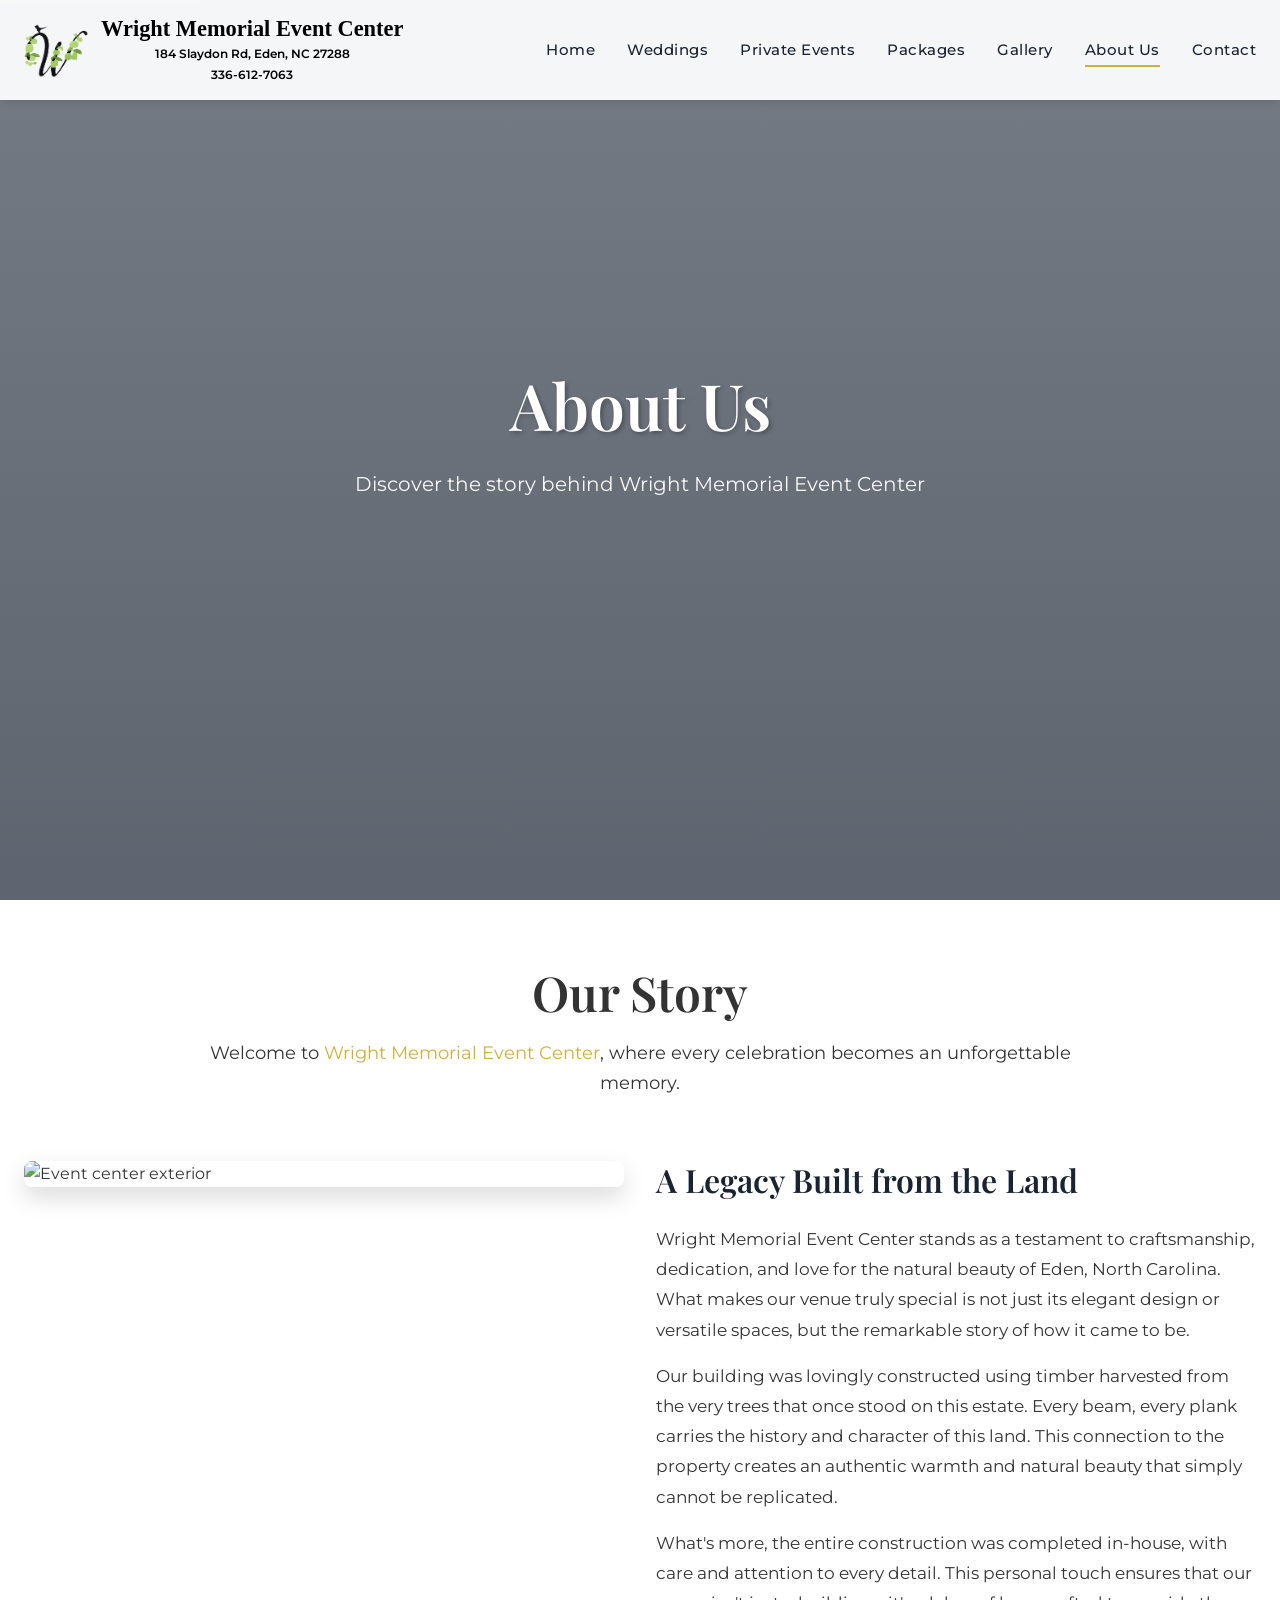
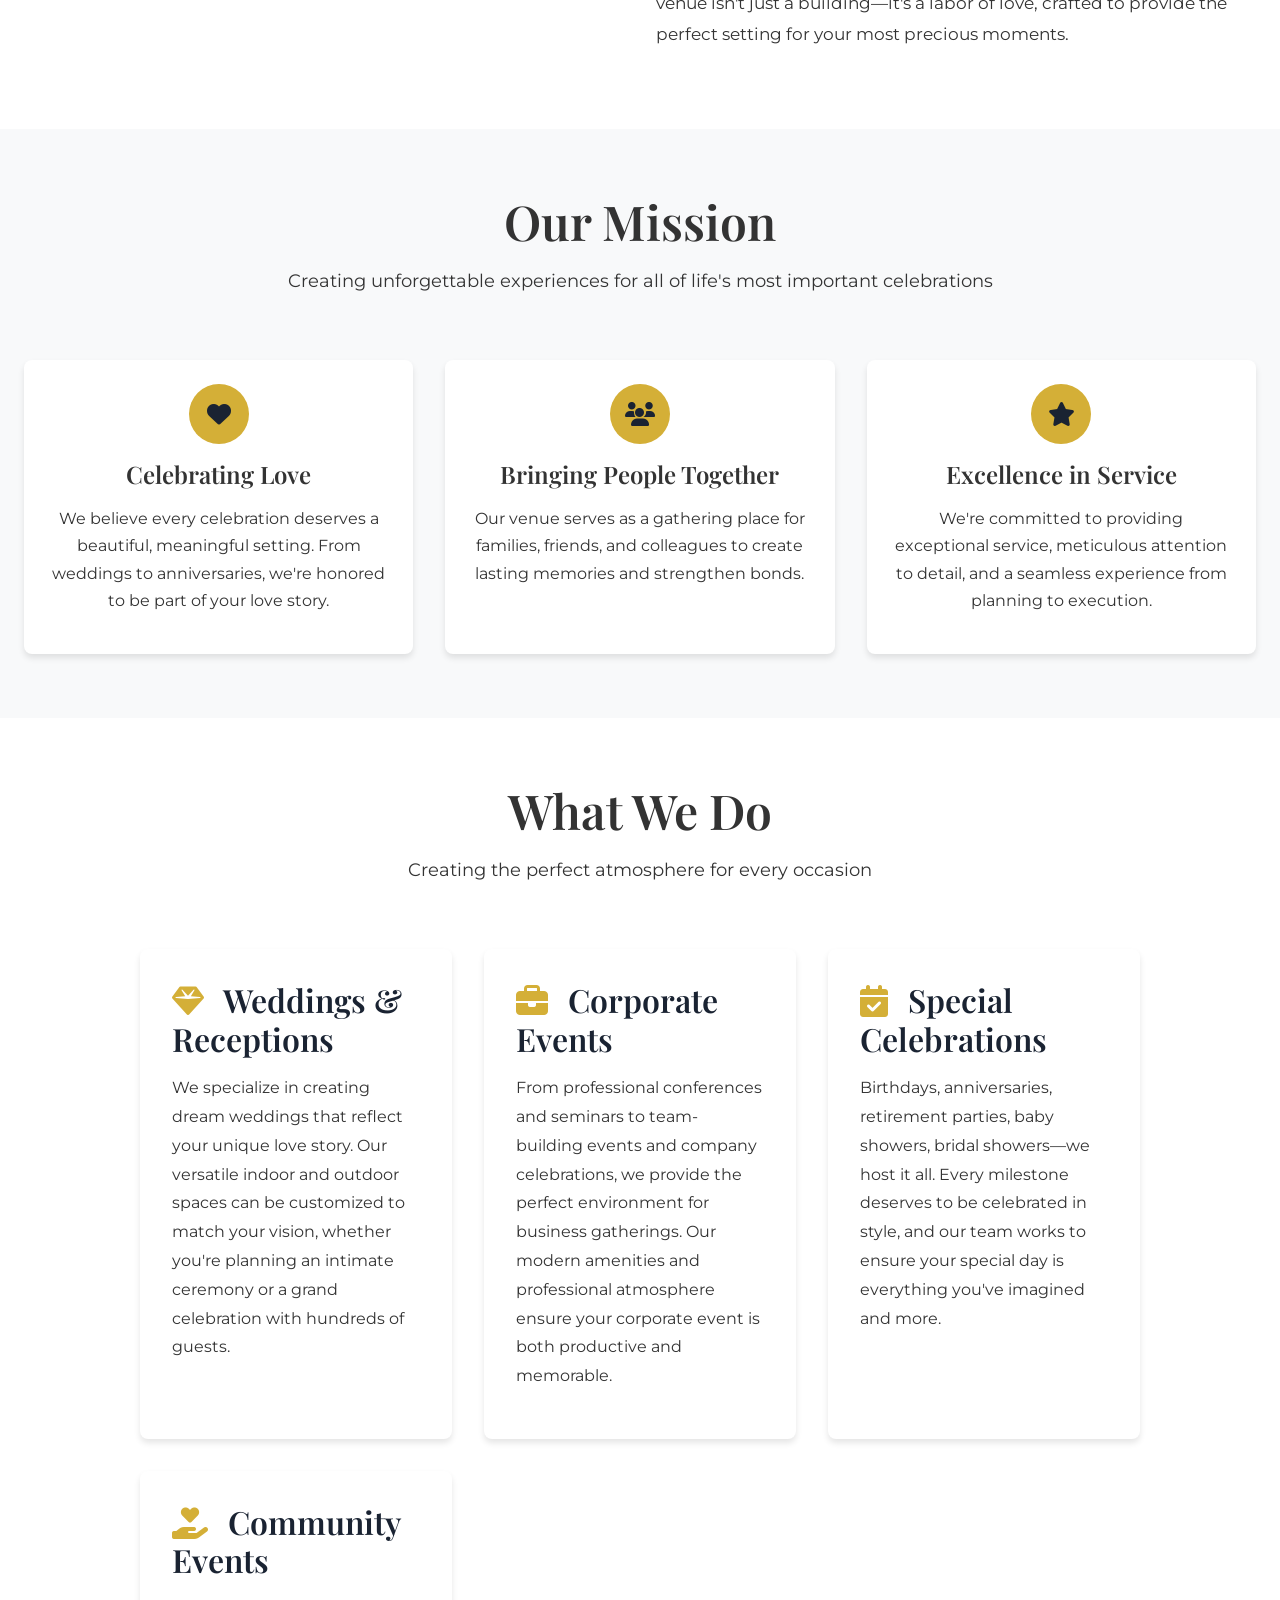
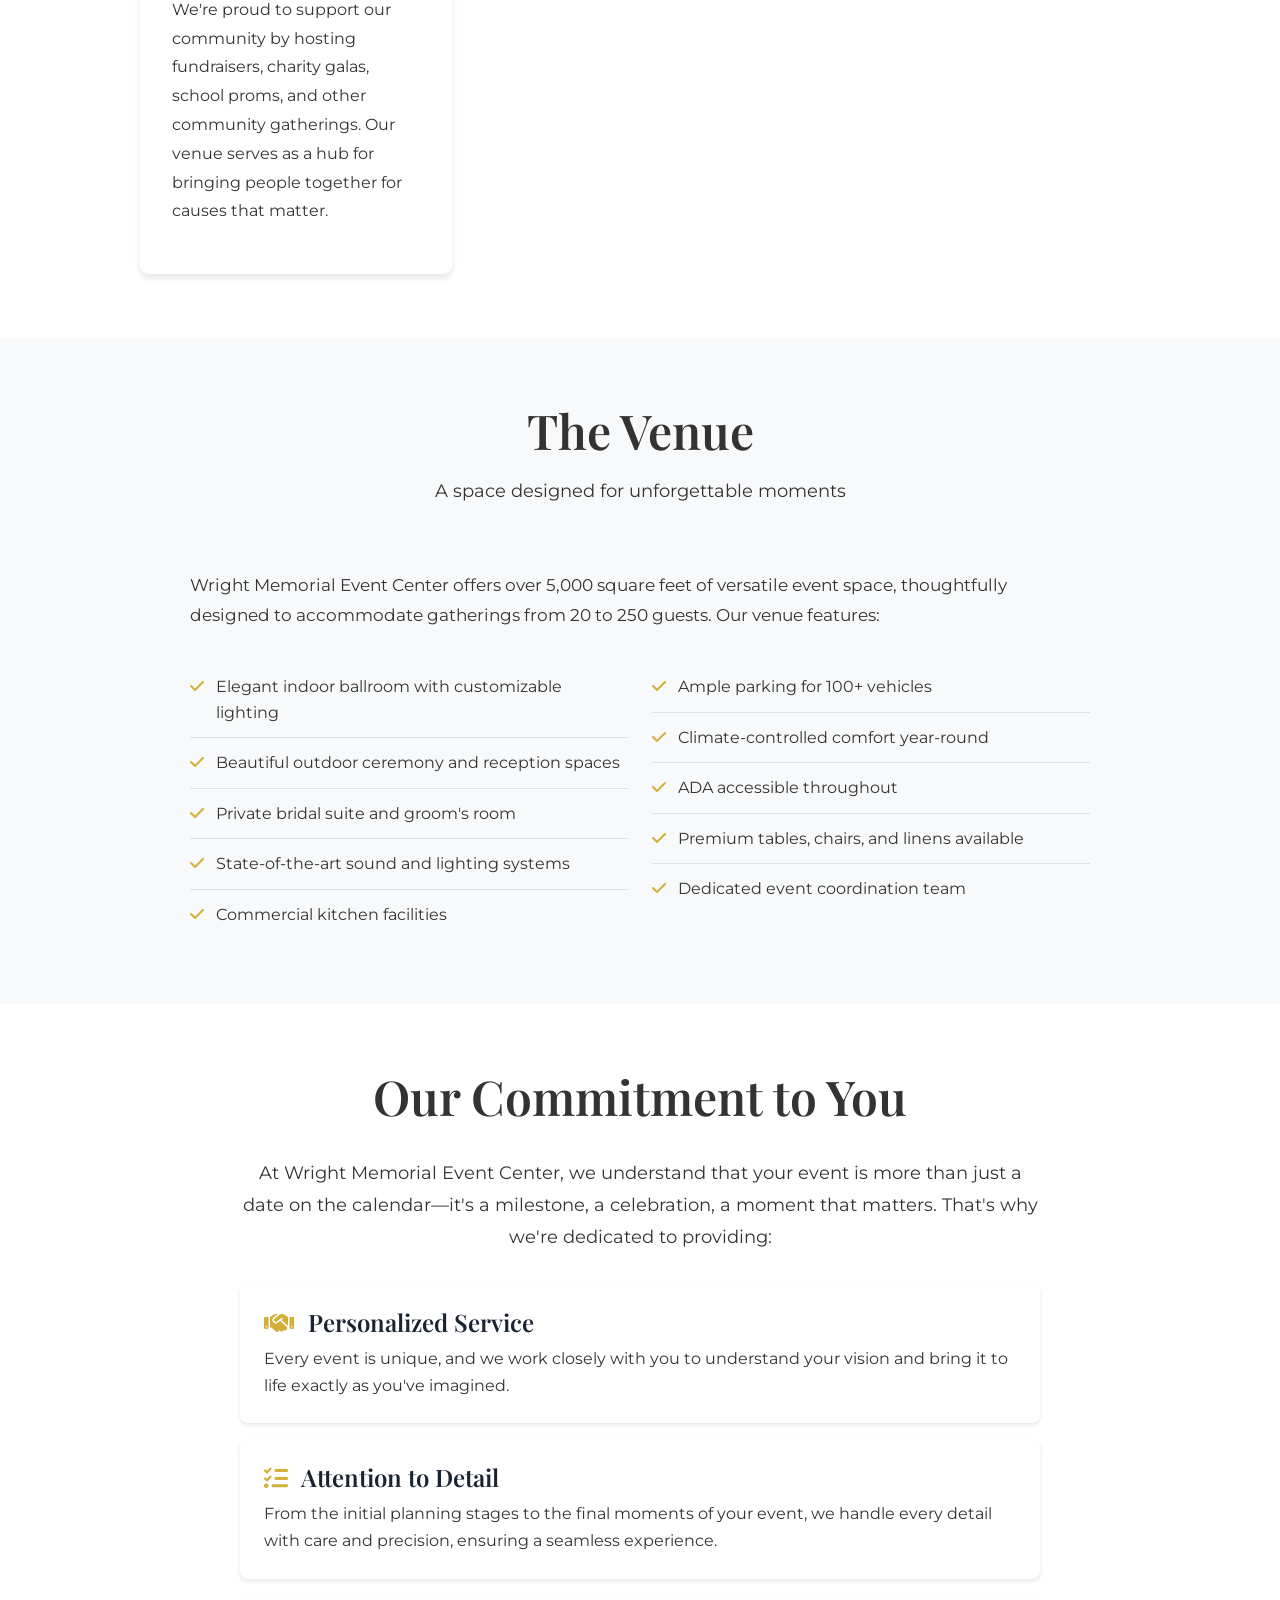
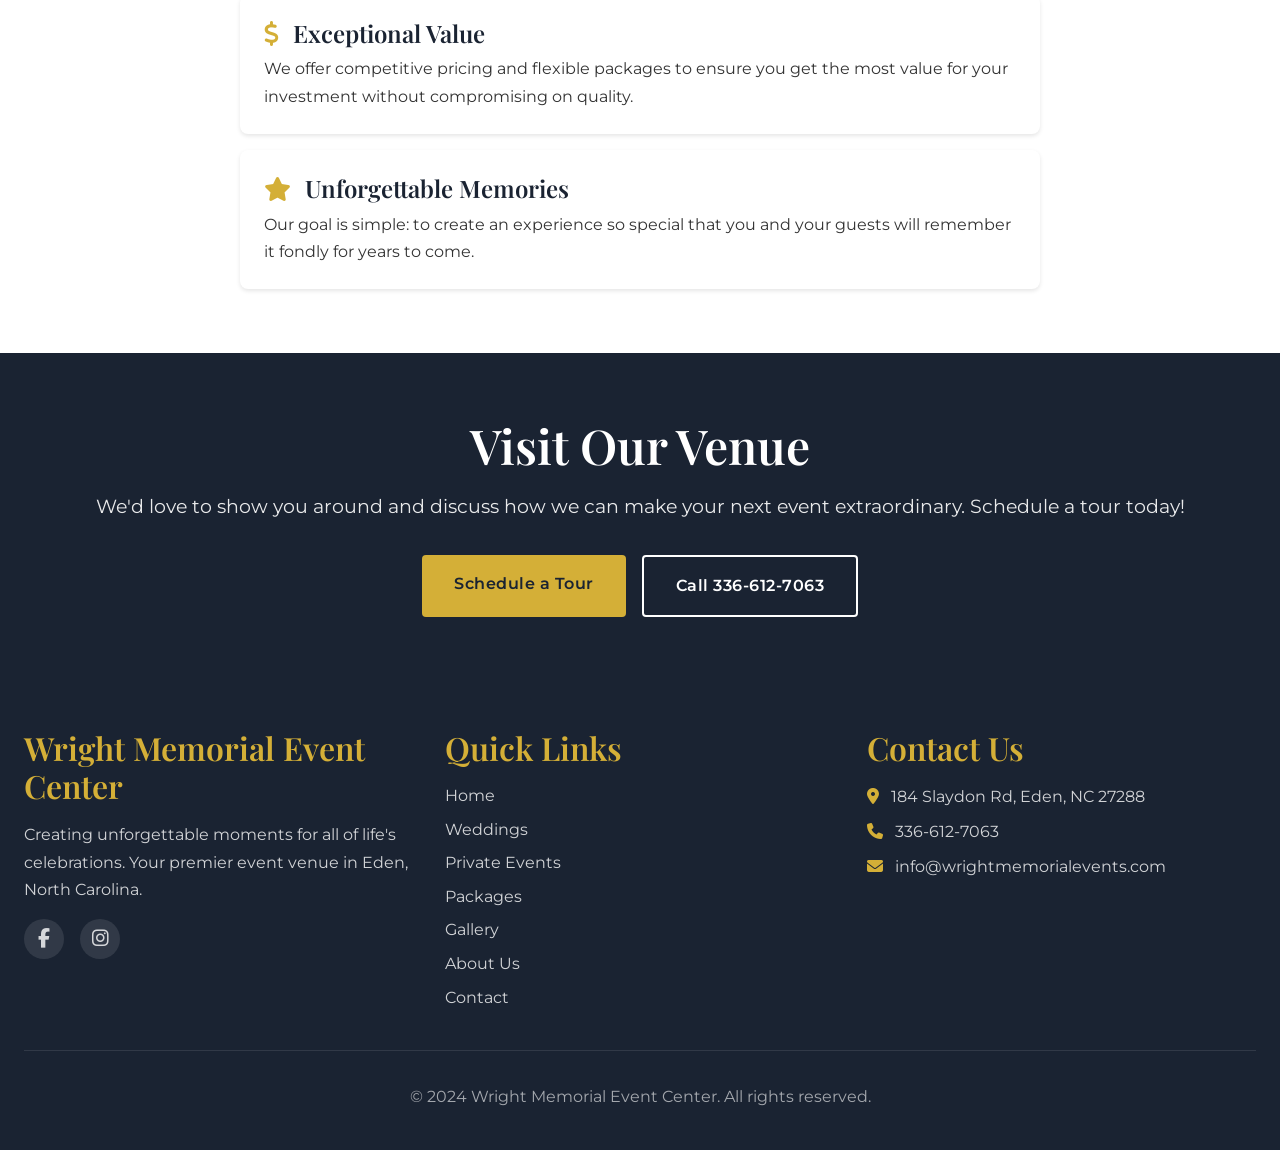
==== about.html @ bd70491d "new hero video for wedding page" ====
<!DOCTYPE html>
<html lang="en">
<head>
  <meta charset="UTF-8">
  <meta name="viewport" content="width=device-width, initial-scale=1.0">
  <meta name="description" content="Learn about Wright Memorial Event Center in Eden, NC. Discover our story, mission, and the craftsmanship behind our beautiful venue built from estate timber.">
  <meta name="keywords" content="about us, event venue story, Eden NC, Wright Memorial, venue history">

  <title>About Us - Wright Memorial Event Center | Eden, NC</title>

  <!-- Favicon -->
  <link rel="icon" type="image/png" href="favicon.png">

  <!-- Font Awesome -->
  <link rel="stylesheet" href="https://cdnjs.cloudflare.com/ajax/libs/font-awesome/6.4.0/css/all.min.css">

  <!-- Main Stylesheet -->
  <link rel="stylesheet" href="css/main.css">

  <!-- Configuration -->
  <script src="config.js"></script>
</head>
<body>
  <!-- Skip to Main Content -->
  <a href="#main-content" class="skip-link">Skip to main content</a>

  <!-- NAVIGATION -->
  <nav class="navbar" role="navigation" aria-label="Main navigation">
    <div class="container">
      <a href="index.html" class="navbar-brand">
        <img src="images/navicon.png" alt="Wright Memorial Event Center Logo">
        <div class="navbar-brand-content">
          <div class="navbar-brand-name" data-business-name>Wright Memorial Event Center</div>
          <div class="navbar-brand-address" data-business-address>184 Slaydon Rd, Eden, NC 27288</div>
          <div class="navbar-brand-phone" data-business-phone>336-612-7063</div>
        </div>
      </a>

      <ul class="nav-menu">
        <li><a href="index.html" class="nav-link">Home</a></li>
        <li><a href="weddings.html" class="nav-link">Weddings</a></li>
        <li><a href="private-events.html" class="nav-link">Private Events</a></li>
        <li><a href="packages.html" class="nav-link">Packages</a></li>
        <li><a href="gallery.html" class="nav-link">Gallery</a></li>
        <li><a href="about.html" class="nav-link active">About Us</a></li>
        <li><a href="contact.html" class="nav-link">Contact</a></li>
      </ul>

      <div class="hamburger" aria-label="Toggle menu" role="button" tabindex="0">
        <span></span>
        <span></span>
        <span></span>
      </div>
    </div>
  </nav>

  <main id="main-content">
    <!-- HERO SECTION -->
    <section class="hero">
      <img src="https://images.unsplash.com/photo-1464366400600-7168b8af9bc3?w=1920&q=80"
           alt="Wright Memorial Event Center"
           class="hero-image">

      <div class="hero-overlay"></div>

      <div class="hero-content">
        <h1>About Us</h1>
        <p>Discover the story behind Wright Memorial Event Center</p>
      </div>
    </section>

    <!-- OUR STORY SECTION -->
    <section class="section">
      <div class="container">
        <div class="text-center mb-4 fade-in-up">
          <h2>Our Story</h2>
          <p style="font-size: 1.1rem; max-width: 900px; margin: 0 auto;">
            Welcome to <span class="text-gold" data-business-name>Wright Memorial Event Center</span>, where every celebration
            becomes an unforgettable memory.
          </p>
        </div>

        <div class="grid grid-2" style="margin-top: 3rem;">
          <div class="fade-in-up">
            <img src="https://images.unsplash.com/photo-1464366400600-7168b8af9bc3?w=800&q=80"
                 alt="Event center exterior"
                 style="width: 100%; border-radius: var(--radius-md); box-shadow: var(--shadow-lg);">
          </div>

          <div class="fade-in-up" style="display: flex; flex-direction: column; justify-content: center;">
            <h3 style="color: var(--color-primary); margin-bottom: 1.5rem;">A Legacy Built from the Land</h3>
            <p style="font-size: 1.05rem; line-height: 1.8; margin-bottom: 1rem;">
              Wright Memorial Event Center stands as a testament to craftsmanship, dedication, and love for the natural beauty
              of Eden, North Carolina. What makes our venue truly special is not just its elegant design or versatile spaces,
              but the remarkable story of how it came to be.
            </p>
            <p style="font-size: 1.05rem; line-height: 1.8; margin-bottom: 1rem;">
              Our building was lovingly constructed using timber harvested from the very trees that once stood on this estate.
              Every beam, every plank carries the history and character of this land. This connection to the property creates
              an authentic warmth and natural beauty that simply cannot be replicated.
            </p>
            <p style="font-size: 1.05rem; line-height: 1.8;">
              What's more, the entire construction was completed in-house, with care and attention to every detail. This
              personal touch ensures that our venue isn't just a building—it's a labor of love, crafted to provide the
              perfect setting for your most precious moments.
            </p>
          </div>
        </div>
      </div>
    </section>

    <!-- MISSION SECTION -->
    <section class="section bg-light">
      <div class="container">
        <div class="text-center mb-4 fade-in-up">
          <h2>Our Mission</h2>
          <p style="font-size: 1.1rem; max-width: 800px; margin: 0 auto;">
            Creating unforgettable experiences for all of life's most important celebrations
          </p>
        </div>

        <div class="grid grid-3" style="margin-top: 3rem;">
          <div class="card fade-in-up">
            <div class="card-content text-center">
              <div class="card-icon">
                <i class="fas fa-heart"></i>
              </div>
              <h4>Celebrating Love</h4>
              <p>We believe every celebration deserves a beautiful, meaningful setting. From weddings to anniversaries,
                 we're honored to be part of your love story.</p>
            </div>
          </div>

          <div class="card fade-in-up">
            <div class="card-content text-center">
              <div class="card-icon">
                <i class="fas fa-users"></i>
              </div>
              <h4>Bringing People Together</h4>
              <p>Our venue serves as a gathering place for families, friends, and colleagues to create lasting memories
                 and strengthen bonds.</p>
            </div>
          </div>

          <div class="card fade-in-up">
            <div class="card-content text-center">
              <div class="card-icon">
                <i class="fas fa-star"></i>
              </div>
              <h4>Excellence in Service</h4>
              <p>We're committed to providing exceptional service, meticulous attention to detail, and a seamless
                 experience from planning to execution.</p>
            </div>
          </div>
        </div>
      </div>
    </section>

    <!-- WHAT WE DO SECTION -->
    <section class="section">
      <div class="container">
        <div class="text-center mb-4 fade-in-up">
          <h2>What We Do</h2>
          <p style="font-size: 1.1rem;">Creating the perfect atmosphere for every occasion</p>
        </div>

        <div style="max-width: 1000px; margin: 0 auto;">
          <div class="grid grid-2" style="gap: 2rem; margin-top: 3rem;">
            <div class="fade-in-up">
              <div style="background: var(--color-accent); padding: 2rem; border-radius: var(--radius-md); box-shadow: var(--shadow-md); height: 100%;">
                <h3 style="color: var(--color-primary); margin-bottom: 1rem;">
                  <i class="fas fa-gem" style="color: var(--color-secondary); margin-right: 0.75rem;"></i>
                  Weddings & Receptions
                </h3>
                <p style="line-height: 1.8;">
                  We specialize in creating dream weddings that reflect your unique love story. Our versatile indoor and
                  outdoor spaces can be customized to match your vision, whether you're planning an intimate ceremony or
                  a grand celebration with hundreds of guests.
                </p>
              </div>
            </div>

            <div class="fade-in-up">
              <div style="background: var(--color-accent); padding: 2rem; border-radius: var(--radius-md); box-shadow: var(--shadow-md); height: 100%;">
                <h3 style="color: var(--color-primary); margin-bottom: 1rem;">
                  <i class="fas fa-briefcase" style="color: var(--color-secondary); margin-right: 0.75rem;"></i>
                  Corporate Events
                </h3>
                <p style="line-height: 1.8;">
                  From professional conferences and seminars to team-building events and company celebrations, we provide
                  the perfect environment for business gatherings. Our modern amenities and professional atmosphere ensure
                  your corporate event is both productive and memorable.
                </p>
              </div>
            </div>

            <div class="fade-in-up">
              <div style="background: var(--color-accent); padding: 2rem; border-radius: var(--radius-md); box-shadow: var(--shadow-md); height: 100%;">
                <h3 style="color: var(--color-primary); margin-bottom: 1rem;">
                  <i class="fas fa-calendar-check" style="color: var(--color-secondary); margin-right: 0.75rem;"></i>
                  Special Celebrations
                </h3>
                <p style="line-height: 1.8;">
                  Birthdays, anniversaries, retirement parties, baby showers, bridal showers—we host it all. Every milestone
                  deserves to be celebrated in style, and our team works to ensure your special day is everything you've
                  imagined and more.
                </p>
              </div>
            </div>

            <div class="fade-in-up">
              <div style="background: var(--color-accent); padding: 2rem; border-radius: var(--radius-md); box-shadow: var(--shadow-md); height: 100%;">
                <h3 style="color: var(--color-primary); margin-bottom: 1rem;">
                  <i class="fas fa-hand-holding-heart" style="color: var(--color-secondary); margin-right: 0.75rem;"></i>
                  Community Events
                </h3>
                <p style="line-height: 1.8;">
                  We're proud to support our community by hosting fundraisers, charity galas, school proms, and other
                  community gatherings. Our venue serves as a hub for bringing people together for causes that matter.
                </p>
              </div>
            </div>
          </div>
        </div>
      </div>
    </section>

    <!-- THE VENUE SECTION -->
    <section class="section bg-light">
      <div class="container">
        <div class="text-center mb-4 fade-in-up">
          <h2>The Venue</h2>
          <p style="font-size: 1.1rem;">A space designed for unforgettable moments</p>
        </div>

        <div style="max-width: 900px; margin: 0 auto;">
          <div class="fade-in-up">
            <p style="font-size: 1.05rem; line-height: 1.8; margin-bottom: 1.5rem;">
              Wright Memorial Event Center offers over 5,000 square feet of versatile event space, thoughtfully designed
              to accommodate gatherings from 20 to 250 guests. Our venue features:
            </p>

            <div class="grid grid-2" style="gap: 1.5rem; margin-top: 2rem;">
              <div>
                <ul style="list-style: none; padding: 0;">
                  <li style="padding: 0.75rem 0; border-bottom: 1px solid var(--color-border); display: flex; align-items: flex-start; gap: 0.75rem;">
                    <i class="fas fa-check" style="color: var(--color-secondary); margin-top: 0.25rem; flex-shrink: 0;"></i>
                    <span>Elegant indoor ballroom with customizable lighting</span>
                  </li>
                  <li style="padding: 0.75rem 0; border-bottom: 1px solid var(--color-border); display: flex; align-items: flex-start; gap: 0.75rem;">
                    <i class="fas fa-check" style="color: var(--color-secondary); margin-top: 0.25rem; flex-shrink: 0;"></i>
                    <span>Beautiful outdoor ceremony and reception spaces</span>
                  </li>
                  <li style="padding: 0.75rem 0; border-bottom: 1px solid var(--color-border); display: flex; align-items: flex-start; gap: 0.75rem;">
                    <i class="fas fa-check" style="color: var(--color-secondary); margin-top: 0.25rem; flex-shrink: 0;"></i>
                    <span>Private bridal suite and groom's room</span>
                  </li>
                  <li style="padding: 0.75rem 0; border-bottom: 1px solid var(--color-border); display: flex; align-items: flex-start; gap: 0.75rem;">
                    <i class="fas fa-check" style="color: var(--color-secondary); margin-top: 0.25rem; flex-shrink: 0;"></i>
                    <span>State-of-the-art sound and lighting systems</span>
                  </li>
                  <li style="padding: 0.75rem 0; display: flex; align-items: flex-start; gap: 0.75rem;">
                    <i class="fas fa-check" style="color: var(--color-secondary); margin-top: 0.25rem; flex-shrink: 0;"></i>
                    <span>Commercial kitchen facilities</span>
                  </li>
                </ul>
              </div>

              <div>
                <ul style="list-style: none; padding: 0;">
                  <li style="padding: 0.75rem 0; border-bottom: 1px solid var(--color-border); display: flex; align-items: flex-start; gap: 0.75rem;">
                    <i class="fas fa-check" style="color: var(--color-secondary); margin-top: 0.25rem; flex-shrink: 0;"></i>
                    <span>Ample parking for 100+ vehicles</span>
                  </li>
                  <li style="padding: 0.75rem 0; border-bottom: 1px solid var(--color-border); display: flex; align-items: flex-start; gap: 0.75rem;">
                    <i class="fas fa-check" style="color: var(--color-secondary); margin-top: 0.25rem; flex-shrink: 0;"></i>
                    <span>Climate-controlled comfort year-round</span>
                  </li>
                  <li style="padding: 0.75rem 0; border-bottom: 1px solid var(--color-border); display: flex; align-items: flex-start; gap: 0.75rem;">
                    <i class="fas fa-check" style="color: var(--color-secondary); margin-top: 0.25rem; flex-shrink: 0;"></i>
                    <span>ADA accessible throughout</span>
                  </li>
                  <li style="padding: 0.75rem 0; border-bottom: 1px solid var(--color-border); display: flex; align-items: flex-start; gap: 0.75rem;">
                    <i class="fas fa-check" style="color: var(--color-secondary); margin-top: 0.25rem; flex-shrink: 0;"></i>
                    <span>Premium tables, chairs, and linens available</span>
                  </li>
                  <li style="padding: 0.75rem 0; display: flex; align-items: flex-start; gap: 0.75rem;">
                    <i class="fas fa-check" style="color: var(--color-secondary); margin-top: 0.25rem; flex-shrink: 0;"></i>
                    <span>Dedicated event coordination team</span>
                  </li>
                </ul>
              </div>
            </div>
          </div>
        </div>
      </div>
    </section>

    <!-- OUR COMMITMENT SECTION -->
    <section class="section">
      <div class="container">
        <div class="text-center fade-in-up">
          <h2>Our Commitment to You</h2>
          <div style="max-width: 800px; margin: 2rem auto 0;">
            <p style="font-size: 1.1rem; line-height: 1.8; margin-bottom: 1.5rem;">
              At Wright Memorial Event Center, we understand that your event is more than just a date on the calendar—it's
              a milestone, a celebration, a moment that matters. That's why we're dedicated to providing:
            </p>

            <div style="text-align: left; margin-top: 2rem;">
              <div style="background: var(--color-accent); padding: 1.5rem; border-radius: var(--radius-md); margin-bottom: 1rem; box-shadow: var(--shadow-sm);">
                <h4 style="color: var(--color-primary); margin-bottom: 0.5rem;">
                  <i class="fas fa-handshake" style="color: var(--color-secondary); margin-right: 0.5rem;"></i>
                  Personalized Service
                </h4>
                <p style="margin: 0; line-height: 1.7;">
                  Every event is unique, and we work closely with you to understand your vision and bring it to life exactly
                  as you've imagined.
                </p>
              </div>

              <div style="background: var(--color-accent); padding: 1.5rem; border-radius: var(--radius-md); margin-bottom: 1rem; box-shadow: var(--shadow-sm);">
                <h4 style="color: var(--color-primary); margin-bottom: 0.5rem;">
                  <i class="fas fa-list-check" style="color: var(--color-secondary); margin-right: 0.5rem;"></i>
                  Attention to Detail
                </h4>
                <p style="margin: 0; line-height: 1.7;">
                  From the initial planning stages to the final moments of your event, we handle every detail with care and
                  precision, ensuring a seamless experience.
                </p>
              </div>

              <div style="background: var(--color-accent); padding: 1.5rem; border-radius: var(--radius-md); margin-bottom: 1rem; box-shadow: var(--shadow-sm);">
                <h4 style="color: var(--color-primary); margin-bottom: 0.5rem;">
                  <i class="fas fa-dollar-sign" style="color: var(--color-secondary); margin-right: 0.5rem;"></i>
                  Exceptional Value
                </h4>
                <p style="margin: 0; line-height: 1.7;">
                  We offer competitive pricing and flexible packages to ensure you get the most value for your investment
                  without compromising on quality.
                </p>
              </div>

              <div style="background: var(--color-accent); padding: 1.5rem; border-radius: var(--radius-md); box-shadow: var(--shadow-sm);">
                <h4 style="color: var(--color-primary); margin-bottom: 0.5rem;">
                  <i class="fas fa-star" style="color: var(--color-secondary); margin-right: 0.5rem;"></i>
                  Unforgettable Memories
                </h4>
                <p style="margin: 0; line-height: 1.7;">
                  Our goal is simple: to create an experience so special that you and your guests will remember it fondly
                  for years to come.
                </p>
              </div>
            </div>
          </div>
        </div>
      </div>
    </section>

    <!-- CALL TO ACTION -->
    <section class="section bg-dark">
      <div class="container text-center fade-in-up">
        <h2>Visit Our Venue</h2>
        <p style="font-size: 1.2rem; margin-bottom: 2rem; opacity: 0.9;">
          We'd love to show you around and discuss how we can make your next event extraordinary.
          Schedule a tour today!
        </p>
        <div class="hero-buttons">
          <a href="contact.html" class="btn btn-primary">Schedule a Tour</a>
          <a href="tel:6142840189" class="btn btn-outline" data-business-phone>Call (614) 284-0189</a>
        </div>
      </div>
    </section>
  </main>

  <!-- FOOTER -->
  <footer class="footer">
    <div class="container">
      <div class="footer-content">
        <div class="footer-section">
          <h3 data-business-name>Wright Memorial Event Center</h3>
          <p>Creating unforgettable moments for all of life's celebrations. Your premier event venue in Eden, North Carolina.</p>
          <div class="social-links">
            <a href="#facebook" data-social="facebook" class="social-link" aria-label="Facebook">
              <i class="fab fa-facebook-f"></i>
            </a>
            <a href="#instagram" data-social="instagram" class="social-link" aria-label="Instagram">
              <i class="fab fa-instagram"></i>
            </a>
          </div>
        </div>

        <div class="footer-section">
          <h3>Quick Links</h3>
          <ul class="footer-links">
            <li><a href="index.html">Home</a></li>
            <li><a href="weddings.html">Weddings</a></li>
            <li><a href="private-events.html">Private Events</a></li>
            <li><a href="packages.html">Packages</a></li>
            <li><a href="gallery.html">Gallery</a></li>
            <li><a href="about.html">About Us</a></li>
            <li><a href="contact.html">Contact</a></li>
          </ul>
        </div>

        <div class="footer-section">
          <h3>Contact Us</h3>
          <p>
            <i class="fas fa-map-marker-alt" style="margin-right: 0.5rem; color: var(--color-secondary);"></i>
            <span data-business-address>178 Slaydon Rd, Eden, NC 27288</span>
          </p>
          <p>
            <i class="fas fa-phone" style="margin-right: 0.5rem; color: var(--color-secondary);"></i>
            <a href="tel:6142840189" data-business-phone>(614) 284-0189</a>
          </p>
          <p>
            <i class="fas fa-envelope" style="margin-right: 0.5rem; color: var(--color-secondary);"></i>
            <a href="mailto:info@naturenestvenue.com" data-business-email>info@naturenestvenue.com</a>
          </p>
        </div>
      </div>

      <div class="footer-bottom">
        <p>&copy; 2024 <span data-business-name>Wright Memorial Event Center</span>. All rights reserved.</p>
      </div>
    </div>
  </footer>

  <!-- JavaScript Files -->
  <script src="js/navigation.js"></script>
  <script src="js/main.js"></script>
</body>
</html>
---- css/main.css ----
/* ============================================
   NATURE NEST EVENT VENUE - MAIN STYLES
   ============================================ */

/* Import Google Fonts */
@import url('https://fonts.googleapis.com/css2?family=Playfair+Display:wght@400;500;600;700&family=Montserrat:wght@300;400;500;600;700&display=swap');

/* ============================================
   CSS VARIABLES
   ============================================ */
:root {
  /* Colors */
  --color-primary: #1a2332;
  --color-secondary: #d4af37;
  --color-accent: #ffffff;
  --color-text: #333333;
  --color-light-gray: #f8f9fa;
  --color-dark-gray: #6c757d;
  --color-border: #dee2e6;

  /* Typography */
  --font-heading: 'Playfair Display', serif;
  --font-body: 'Montserrat', sans-serif;

  /* Spacing */
  --spacing-xs: 0.5rem;
  --spacing-sm: 1rem;
  --spacing-md: 2rem;
  --spacing-lg: 4rem;
  --spacing-xl: 6rem;

  /* Transitions */
  --transition-fast: 0.2s ease;
  --transition-normal: 0.3s ease;
  --transition-slow: 0.5s ease;

  /* Border Radius */
  --radius-sm: 4px;
  --radius-md: 8px;
  --radius-lg: 16px;

  /* Shadows */
  --shadow-sm: 0 2px 4px rgba(0, 0, 0, 0.1);
  --shadow-md: 0 4px 6px rgba(0, 0, 0, 0.1);
  --shadow-lg: 0 10px 25px rgba(0, 0, 0, 0.15);
  --shadow-xl: 0 20px 40px rgba(0, 0, 0, 0.2);
}

/* ============================================
   RESET & BASE STYLES
   ============================================ */
* {
  margin: 0;
  padding: 0;
  box-sizing: border-box;
}

html {
  scroll-behavior: smooth;
  font-size: 16px;
}

body {
  font-family: var(--font-body);
  color: var(--color-text);
  line-height: 1.6;
  overflow-x: hidden;
}

img {
  max-width: 100%;
  height: auto;
  display: block;
}

a {
  text-decoration: none;
  color: inherit;
  transition: var(--transition-normal);
}

button {
  cursor: pointer;
  border: none;
  background: none;
  font-family: inherit;
}

/* ============================================
   TYPOGRAPHY
   ============================================ */
h1, h2, h3, h4, h5, h6 {
  font-family: var(--font-heading);
  font-weight: 600;
  line-height: 1.2;
  margin-bottom: 1rem;
}

h1 {
  font-size: clamp(2.5rem, 5vw, 4rem);
}

h2 {
  font-size: clamp(2rem, 4vw, 3rem);
}

h3 {
  font-size: clamp(1.5rem, 3vw, 2rem);
}

h4 {
  font-size: clamp(1.25rem, 2.5vw, 1.5rem);
}

p {
  margin-bottom: 1rem;
  font-size: 1rem;
  line-height: 1.7;
}

.text-center {
  text-align: center;
}

.text-gold {
  color: var(--color-secondary);
}

/* ============================================
   LAYOUT UTILITIES
   ============================================ */
.container {
  max-width: 1280px;
  margin: 0 auto;
  padding: 0 1.5rem;
}

.container-fluid {
  width: 100%;
  padding: 0 1.5rem;
}

.section {
  padding: var(--spacing-lg) 0;
}

.section-lg {
  padding: var(--spacing-xl) 0;
}

.grid {
  display: grid;
  gap: 2rem;
}

.grid-2 {
  grid-template-columns: repeat(auto-fit, minmax(300px, 1fr));
}

.grid-3 {
  grid-template-columns: repeat(auto-fit, minmax(280px, 1fr));
}

.grid-4 {
  grid-template-columns: repeat(auto-fit, minmax(250px, 1fr));
}

.flex {
  display: flex;
}

.flex-center {
  display: flex;
  align-items: center;
  justify-content: center;
}

.flex-between {
  display: flex;
  align-items: center;
  justify-content: space-between;
}

.flex-column {
  flex-direction: column;
}

/* ============================================
   NAVIGATION
   ============================================ */
.navbar {
  position: fixed;
  top: 0;
  left: 0;
  right: 0;
  background: rgba(248, 249, 250, 0.98);
  backdrop-filter: blur(10px);
  z-index: 1000;
  padding: 1rem 0;
  transition: var(--transition-normal);
  box-shadow: 0 2px 8px rgba(0, 0, 0, 0.1);
}

.navbar.scrolled {
  box-shadow: var(--shadow-md);
  background: rgba(255, 255, 255, 0.98);
}

.navbar .container {
  display: flex;
  align-items: center;
  justify-content: space-between;
}

.navbar-brand {
  font-family: var(--font-heading);
  font-size: 1.5rem;
  color: #000000;
  font-weight: 700;
  display: flex;
  align-items: center;
  gap: 0.75rem;
}

.navbar-brand img {
  height: 65px;
  width: auto;
  display: block;
  object-fit: contain;
}

.navbar-brand-content {
  display: flex;
  flex-direction: column;
  gap: 0.1rem;
  text-align: center;
}

.navbar-brand-name {
  font-family: 'Georgia', serif;
  font-size: 1.4rem;
  color: #000000;
  font-weight: 700;
  line-height: 1.2;
}

.navbar-brand-address {
  font-family: var(--font-body);
  font-size: 0.75rem;
  color: #000000;
  font-weight: 600;
}

.navbar-brand-phone {
  font-family: var(--font-body);
  font-size: 0.75rem;
  color: #000000;
  font-weight: 600;
}

.nav-menu {
  display: flex;
  list-style: none;
  gap: 2rem;
  align-items: center;
}

.nav-link {
  color: var(--color-primary);
  font-weight: 500;
  font-size: 0.95rem;
  letter-spacing: 0.5px;
  padding: 0.5rem 0;
  position: relative;
}

.nav-link::after {
  content: '';
  position: absolute;
  bottom: 0;
  left: 0;
  width: 0;
  height: 2px;
  background: var(--color-secondary);
  transition: var(--transition-normal);
}

.nav-link:hover::after,
.nav-link.active::after {
  width: 100%;
}

.nav-link:hover {
  color: var(--color-secondary);
}

.hamburger {
  display: none;
  flex-direction: column;
  cursor: pointer;
  z-index: 1001;
}

.hamburger span {
  width: 25px;
  height: 3px;
  background: var(--color-primary);
  margin: 3px 0;
  transition: var(--transition-normal);
  border-radius: 2px;
}

.hamburger.active span:nth-child(1) {
  transform: rotate(45deg) translate(7px, 7px);
}

.hamburger.active span:nth-child(2) {
  opacity: 0;
}

.hamburger.active span:nth-child(3) {
  transform: rotate(-45deg) translate(7px, -7px);
}

/* Mobile Navigation */
@media (max-width: 768px) {
  .hamburger {
    display: flex;
  }

  .nav-menu {
    position: fixed;
    top: 0;
    right: -100%;
    width: 70%;
    max-width: 300px;
    height: 100vh;
    background: var(--color-primary);
    flex-direction: column;
    justify-content: center;
    align-items: center;
    transition: var(--transition-normal);
    box-shadow: var(--shadow-xl);
  }

  .nav-menu.active {
    right: 0;
  }

  .nav-link {
    color: var(--color-accent);
    font-size: 1.2rem;
    padding: 1rem;
  }

  .nav-link.active {
    color: var(--color-secondary);
  }

  .nav-link:hover {
    color: var(--color-secondary);
  }
}

/* ============================================
   BUTTONS
   ============================================ */
.btn {
  display: inline-block;
  padding: 1rem 2rem;
  font-weight: 600;
  font-size: 1rem;
  text-align: center;
  border-radius: var(--radius-sm);
  transition: var(--transition-normal);
  cursor: pointer;
  letter-spacing: 0.5px;
}

.btn-primary {
  background: var(--color-secondary);
  color: var(--color-primary);
}

.btn-primary:hover {
  background: #c29d2e;
  transform: translateY(-2px);
  box-shadow: var(--shadow-lg);
}

.btn-outline {
  background: transparent;
  color: var(--color-accent);
  border: 2px solid var(--color-accent);
}

.btn-outline:hover {
  background: var(--color-accent);
  color: var(--color-primary);
}

.btn-secondary {
  background: var(--color-primary);
  color: var(--color-accent);
}

.btn-secondary:hover {
  background: #2a3342;
  transform: translateY(-2px);
  box-shadow: var(--shadow-lg);
}

/* ============================================
   HERO SECTIONS
   ============================================ */
/* Default hero style (for weddings, private events, etc.) */
.hero {
  position: relative;
  height: 100vh;
  min-height: 600px;
  display: flex;
  align-items: center;
  justify-content: center;
  color: var(--color-accent);
  overflow: hidden;
}

.hero-image {
  position: absolute;
  top: 0;
  left: 0;
  width: 100%;
  height: 100%;
  object-fit: cover;
  z-index: -2;
}

.hero-overlay {
  position: absolute;
  top: 0;
  left: 0;
  width: 100%;
  height: 100%;
  background: linear-gradient(rgba(26, 35, 50, 0.6), rgba(26, 35, 50, 0.7));
  z-index: -1;
}

.hero-content {
  text-align: center;
  max-width: 900px;
  padding: 0 1.5rem;
  animation: fadeInUp 1s ease;
}

.hero-content h1 {
  margin-bottom: 1.5rem;
  text-shadow: 2px 2px 4px rgba(0, 0, 0, 0.3);
}

.hero-content p {
  font-size: 1.25rem;
  margin-bottom: 2rem;
  opacity: 0.95;
}

.hero-buttons {
  display: flex;
  gap: 1rem;
  justify-content: center;
  flex-wrap: wrap;
}

/* Hero video styles (for all hero sections) */
.hero-video-container {
  position: absolute;
  top: 0;
  left: 0;
  width: 100%;
  height: 100%;
  overflow: hidden;
  z-index: -2;
}

.hero-video {
  position: absolute;
  top: 0;
  left: 0;
  width: 100%;
  height: 100%;
  object-fit: cover;
}

/* Homepage hero style (video with content below) */
.hero-home {
  display: flex;
  flex-direction: column;
  height: auto;
  min-height: auto;
}

.hero-home .hero-video-container {
  width: 100%;
  height: 70vh;
  min-height: 500px;
  overflow: hidden;
  position: relative;
  display: flex;
  align-items: center;
  background: var(--color-primary);
}

.hero-home .hero-video {
  position: absolute;
  top: 0;
  left: 0;
  width: 100%;
  height: 100%;
  object-fit: cover;
  z-index: 1;
}

/* Wedding page hero style (video only) */
.hero-wedding {
  height: 60vh;
  min-height: 450px;
}

.hero-wedding .hero-video-container {
  width: 100%;
  height: 100%;
  overflow: hidden;
  position: absolute;
  top: 0;
  left: 0;
  display: flex;
  align-items: center;
  background: var(--color-primary);
}

.hero-wedding .hero-video {
  position: absolute;
  top: 0;
  left: 0;
  width: 100%;
  height: 100%;
  object-fit: cover;
  z-index: 1;
}

.hero-home .hero-content {
  background: transparent;
  color: var(--color-text);
  text-align: center;
  padding: 3rem 1.5rem 2rem;
  animation: fadeInUp 1s ease;
}

.hero-home .hero-content h1 {
  margin-bottom: 1.5rem;
  max-width: 900px;
  margin-left: auto;
  margin-right: auto;
  color: var(--color-primary);
  font-size: clamp(2rem, 4vw, 3rem);
}

.hero-home .hero-content p {
  font-size: 1.25rem;
  margin-bottom: 2rem;
  max-width: 900px;
  margin-left: auto;
  margin-right: auto;
  color: var(--color-text);
}

.hero-home .btn-outline,
.hero-intro .btn-outline {
  color: var(--color-primary);
  border-color: var(--color-primary);
}

.hero-home .btn-outline:hover,
.hero-intro .btn-outline:hover {
  background: var(--color-primary);
  color: var(--color-accent);
}

/* ============================================
   CARDS
   ============================================ */
.card {
  background: var(--color-accent);
  border-radius: var(--radius-md);
  overflow: hidden;
  box-shadow: var(--shadow-md);
  transition: var(--transition-normal);
}

.card:hover {
  transform: translateY(-5px);
  box-shadow: var(--shadow-lg);
}

.card-img {
  width: 100%;
  height: 250px;
  object-fit: cover;
}

.card-content {
  padding: 1.5rem;
}

.card-title {
  font-size: 1.5rem;
  margin-bottom: 0.75rem;
  color: var(--color-primary);
}

.card-text {
  color: var(--color-dark-gray);
  margin-bottom: 1rem;
}

.card-icon {
  width: 60px;
  height: 60px;
  background: var(--color-secondary);
  border-radius: 50%;
  display: flex;
  align-items: center;
  justify-content: center;
  margin: 0 auto 1rem;
  font-size: 1.5rem;
  color: var(--color-primary);
}

/* ============================================
   EVENT TYPES SECTION
   ============================================ */
.event-card {
  text-align: center;
  padding: 2rem;
  background: var(--color-accent);
  border-radius: var(--radius-md);
  box-shadow: var(--shadow-sm);
  transition: var(--transition-normal);
}

.event-card:hover {
  transform: translateY(-5px);
  box-shadow: var(--shadow-lg);
}

.event-card i {
  font-size: 3rem;
  color: var(--color-secondary);
  margin-bottom: 1rem;
}

.event-card h3 {
  margin-bottom: 0.5rem;
}

/* ============================================
   TESTIMONIALS
   ============================================ */
.testimonial {
  background: var(--color-light-gray);
  padding: 2rem;
  border-radius: var(--radius-md);
  text-align: center;
  position: relative;
}

.testimonial-text {
  font-style: italic;
  font-size: 1.1rem;
  margin-bottom: 1.5rem;
  color: var(--color-dark-gray);
}

.testimonial-author {
  font-weight: 600;
  color: var(--color-primary);
}

.testimonial-role {
  font-size: 0.9rem;
  color: var(--color-dark-gray);
}

.testimonials-carousel {
  position: relative;
  overflow: hidden;
}

.testimonials-track {
  display: flex;
  transition: transform var(--transition-slow);
}

.testimonial-slide {
  min-width: 100%;
  padding: 0 1rem;
}

.carousel-dots {
  display: flex;
  justify-content: center;
  gap: 0.5rem;
  margin-top: 2rem;
}

.carousel-dot {
  width: 12px;
  height: 12px;
  border-radius: 50%;
  background: var(--color-border);
  cursor: pointer;
  transition: var(--transition-fast);
}

.carousel-dot.active {
  background: var(--color-secondary);
  transform: scale(1.2);
}

/* ============================================
   GALLERY
   ============================================ */
.gallery-filters {
  display: flex;
  justify-content: center;
  gap: 1rem;
  margin-bottom: 3rem;
  flex-wrap: wrap;
}

.filter-btn {
  padding: 0.75rem 1.5rem;
  background: transparent;
  border: 2px solid var(--color-primary);
  color: var(--color-primary);
  font-weight: 600;
  border-radius: var(--radius-sm);
  transition: var(--transition-normal);
}

.filter-btn:hover,
.filter-btn.active {
  background: var(--color-primary);
  color: var(--color-accent);
}

.gallery-grid {
  display: grid;
  grid-template-columns: repeat(auto-fill, minmax(300px, 1fr));
  gap: 1.5rem;
}

.gallery-item {
  position: relative;
  overflow: hidden;
  border-radius: var(--radius-md);
  cursor: pointer;
  aspect-ratio: 4/3;
}

.gallery-item img {
  width: 100%;
  height: 100%;
  object-fit: cover;
  transition: var(--transition-slow);
}

.gallery-item:hover img {
  transform: scale(1.1);
}

.gallery-item-overlay {
  position: absolute;
  top: 0;
  left: 0;
  width: 100%;
  height: 100%;
  background: rgba(26, 35, 50, 0.8);
  display: flex;
  align-items: center;
  justify-content: center;
  opacity: 0;
  transition: var(--transition-normal);
}

.gallery-item:hover .gallery-item-overlay {
  opacity: 1;
}

.gallery-item-overlay i {
  font-size: 3rem;
  color: var(--color-accent);
}

/* Lightbox */
.lightbox {
  display: none;
  position: fixed;
  top: 0;
  left: 0;
  width: 100%;
  height: 100%;
  background: rgba(0, 0, 0, 0.95);
  z-index: 2000;
  align-items: center;
  justify-content: center;
}

.lightbox.active {
  display: flex;
}

.lightbox-content {
  max-width: 90%;
  max-height: 90%;
  position: relative;
}

.lightbox-content img {
  max-width: 100%;
  max-height: 90vh;
  object-fit: contain;
}

.lightbox-close {
  position: absolute;
  top: 20px;
  right: 40px;
  font-size: 3rem;
  color: var(--color-accent);
  cursor: pointer;
  z-index: 2001;
}

.lightbox-prev,
.lightbox-next {
  position: absolute;
  top: 50%;
  transform: translateY(-50%);
  font-size: 3rem;
  color: var(--color-accent);
  cursor: pointer;
  padding: 1rem;
  z-index: 2001;
}

.lightbox-prev {
  left: 20px;
}

.lightbox-next {
  right: 20px;
}

/* ============================================
   FORMS
   ============================================ */
.form-group {
  margin-bottom: 1.5rem;
}

.form-label {
  display: block;
  font-weight: 600;
  margin-bottom: 0.5rem;
  color: var(--color-primary);
}

.form-input,
.form-select,
.form-textarea {
  width: 100%;
  padding: 0.75rem 1rem;
  border: 2px solid var(--color-border);
  border-radius: var(--radius-sm);
  font-family: inherit;
  font-size: 1rem;
  transition: var(--transition-fast);
}

.form-input:focus,
.form-select:focus,
.form-textarea:focus {
  outline: none;
  border-color: var(--color-secondary);
}

.form-textarea {
  resize: vertical;
  min-height: 150px;
}

.form-error {
  color: #dc3545;
  font-size: 0.875rem;
  margin-top: 0.25rem;
  display: none;
}

.form-group.error .form-error {
  display: block;
}

.form-group.error .form-input,
.form-group.error .form-select,
.form-group.error .form-textarea {
  border-color: #dc3545;
}

.form-success {
  background: #d4edda;
  color: #155724;
  padding: 1rem;
  border-radius: var(--radius-sm);
  margin-bottom: 1.5rem;
  display: none;
}

.form-success.show {
  display: block;
}

.form-message {
  padding: 1rem 1.5rem;
  border-radius: var(--radius-sm);
  margin-bottom: 1.5rem;
  font-weight: 500;
  display: flex;
  align-items: center;
  gap: 0.75rem;
}

.form-message-success {
  background: #d4edda;
  color: #155724;
  border-left: 4px solid #28a745;
}

.form-message-error {
  background: #f8d7da;
  color: #721c24;
  border-left: 4px solid #dc3545;
}

.form-message-info {
  background: #d1ecf1;
  color: #0c5460;
  border-left: 4px solid #17a2b8;
}

.form-input.error,
.form-select.error,
.form-textarea.error {
  border-color: #dc3545;
}

/* ============================================
   FOOTER
   ============================================ */
.footer {
  background: var(--color-primary);
  color: var(--color-accent);
  padding: 3rem 0 1.5rem;
}

.footer-content {
  display: grid;
  grid-template-columns: repeat(auto-fit, minmax(250px, 1fr));
  gap: 2rem;
  margin-bottom: 2rem;
}

.footer-section h3 {
  color: var(--color-secondary);
  margin-bottom: 1rem;
}

.footer-section p,
.footer-section a {
  color: rgba(255, 255, 255, 0.8);
  margin-bottom: 0.5rem;
}

.footer-section a:hover {
  color: var(--color-secondary);
}

.footer-links {
  list-style: none;
}

.footer-links li {
  margin-bottom: 0.5rem;
}

.social-links {
  display: flex;
  gap: 1rem;
  margin-top: 1rem;
}

.social-link {
  width: 40px;
  height: 40px;
  background: rgba(255, 255, 255, 0.1);
  border-radius: 50%;
  display: flex;
  align-items: center;
  justify-content: center;
  font-size: 1.2rem;
  transition: var(--transition-normal);
}

.social-link:hover {
  background: var(--color-secondary);
  color: var(--color-primary);
  transform: translateY(-3px);
}

.footer-bottom {
  text-align: center;
  padding-top: 2rem;
  border-top: 1px solid rgba(255, 255, 255, 0.1);
  color: rgba(255, 255, 255, 0.6);
}

/* ============================================
   ANIMATIONS
   ============================================ */
@keyframes fadeInUp {
  from {
    opacity: 0;
    transform: translateY(30px);
  }
  to {
    opacity: 1;
    transform: translateY(0);
  }
}

.fade-in-up {
  opacity: 0;
  transform: translateY(30px);
  transition: opacity 0.6s ease, transform 0.6s ease;
}

.fade-in-up.visible {
  opacity: 1;
  transform: translateY(0);
}

/* ============================================
   UTILITY CLASSES
   ============================================ */
.bg-light {
  background: var(--color-light-gray);
}

.bg-dark {
  background: var(--color-primary);
  color: var(--color-accent);
}

.mt-1 { margin-top: var(--spacing-xs); }
.mt-2 { margin-top: var(--spacing-sm); }
.mt-3 { margin-top: var(--spacing-md); }
.mt-4 { margin-top: var(--spacing-lg); }

.mb-1 { margin-bottom: var(--spacing-xs); }
.mb-2 { margin-bottom: var(--spacing-sm); }
.mb-3 { margin-bottom: var(--spacing-md); }
.mb-4 { margin-bottom: var(--spacing-lg); }

.hidden {
  display: none;
}

/* ============================================
   RESPONSIVE DESIGN
   ============================================ */
@media (max-width: 1024px) {
  .section {
    padding: 3rem 0;
  }

  .section-lg {
    padding: 4rem 0;
  }
}

@media (max-width: 768px) {
  .hero {
    min-height: 500px;
  }

  .hero-home .hero-video-container {
    height: 50vh;
    min-height: 400px;
  }

  .hero-home .hero-content {
    padding: 3rem 1.5rem;
  }

  .hero-content p {
    font-size: 1.1rem;
  }

  .hero-buttons {
    flex-direction: column;
    align-items: center;
  }

  .btn {
    width: 100%;
    max-width: 300px;
  }

  .grid-2,
  .grid-3,
  .grid-4 {
    grid-template-columns: 1fr;
  }

  .gallery-grid {
    grid-template-columns: 1fr;
  }

  .lightbox-prev,
  .lightbox-next {
    font-size: 2rem;
    padding: 0.5rem;
  }

  .lightbox-close {
    right: 20px;
    font-size: 2rem;
  }
}

@media (max-width: 640px) {
  :root {
    font-size: 14px;
  }

  .container {
    padding: 0 1rem;
  }

  .section {
    padding: 2rem 0;
  }
}

/* ============================================
   PACKAGES
   ============================================ */
.packages-grid {
  display: grid;
  grid-template-columns: repeat(auto-fit, minmax(320px, 1fr));
  gap: 2rem;
  max-width: 1200px;
  margin: 0 auto;
}

.package-card {
  background: var(--color-accent);
  border-radius: var(--radius-md);
  overflow: hidden;
  box-shadow: var(--shadow-md);
  transition: var(--transition-normal);
  position: relative;
  display: flex;
  flex-direction: column;
}

.package-card:hover {
  transform: translateY(-5px);
  box-shadow: var(--shadow-xl);
}

.package-featured {
  border: 3px solid var(--color-secondary);
  transform: scale(1.05);
}

.package-featured:hover {
  transform: scale(1.05) translateY(-5px);
}

.package-badge {
  position: absolute;
  top: 1rem;
  right: 1rem;
  background: var(--color-secondary);
  color: var(--color-primary);
  padding: 0.5rem 1rem;
  border-radius: var(--radius-sm);
  font-weight: 600;
  font-size: 0.875rem;
  z-index: 1;
}

.package-header {
  background: var(--color-primary);
  color: var(--color-accent);
  padding: 2rem;
  text-align: center;
}

.package-header h3 {
  font-size: 1.75rem;
  margin-bottom: 1rem;
  color: var(--color-accent);
}

.package-price {
  display: flex;
  flex-direction: column;
  align-items: center;
}

.price-amount {
  font-size: 2.5rem;
  font-weight: 700;
  color: var(--color-secondary);
  line-height: 1;
}

.price-duration {
  font-size: 0.9rem;
  opacity: 0.8;
  margin-top: 0.5rem;
}

.package-body {
  padding: 2rem;
  flex: 1;
  display: flex;
  flex-direction: column;
}

.package-description {
  font-size: 1rem;
  color: var(--color-dark-gray);
  margin-bottom: 1.5rem;
  text-align: center;
}

.package-features {
  list-style: none;
  padding: 0;
  margin: 0 0 auto 0;
}

.package-features li {
  padding: 0.75rem 0;
  border-bottom: 1px solid var(--color-border);
  display: flex;
  align-items: flex-start;
  gap: 0.75rem;
}

.package-features li:last-child {
  border-bottom: none;
}

.package-features i {
  color: var(--color-secondary);
  margin-top: 0.25rem;
  flex-shrink: 0;
}

.faq-item {
  background: var(--color-accent);
  padding: 1.5rem;
  margin-bottom: 1.5rem;
  border-radius: var(--radius-md);
  box-shadow: var(--shadow-sm);
}

.faq-item h4 {
  color: var(--color-primary);
  margin-bottom: 0.75rem;
  display: flex;
  align-items: center;
}

.faq-item p {
  color: var(--color-dark-gray);
  margin: 0;
  line-height: 1.7;
}

@media (max-width: 1024px) {
  .packages-grid {
    grid-template-columns: 1fr;
  }

  .package-featured {
    transform: scale(1);
  }

  .package-featured:hover {
    transform: translateY(-5px);
  }
}

/* ============================================
   ACCESSIBILITY
   ============================================ */
.skip-link {
  position: absolute;
  top: -40px;
  left: 0;
  background: var(--color-secondary);
  color: var(--color-primary);
  padding: 0.5rem 1rem;
  z-index: 100;
}

.skip-link:focus {
  top: 0;
}

/* Focus styles for keyboard navigation */
a:focus,
button:focus,
input:focus,
select:focus,
textarea:focus {
  outline: 2px solid var(--color-secondary);
  outline-offset: 2px;
}

/* Reduced motion for accessibility */
@media (prefers-reduced-motion: reduce) {
  *,
  *::before,
  *::after {
    animation-duration: 0.01ms !important;
    animation-iteration-count: 1 !important;
    transition-duration: 0.01ms !important;
  }
}
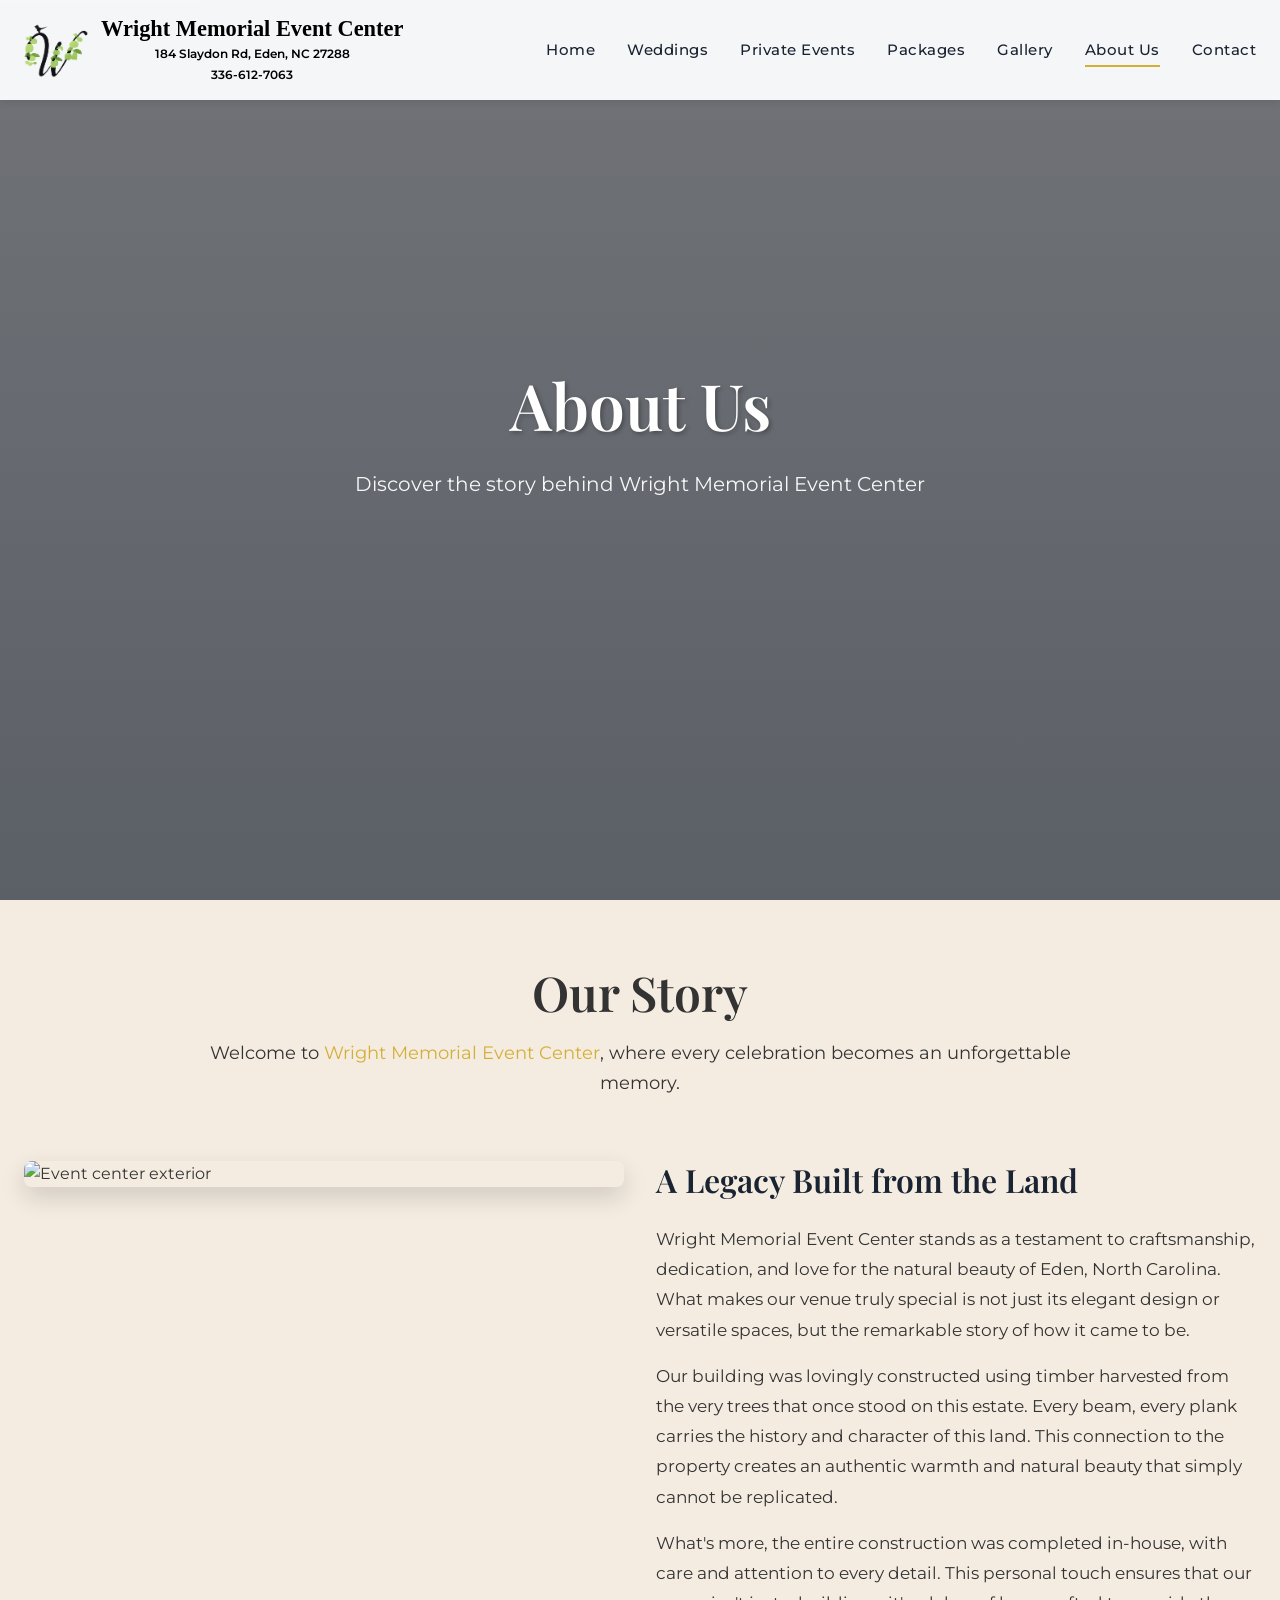
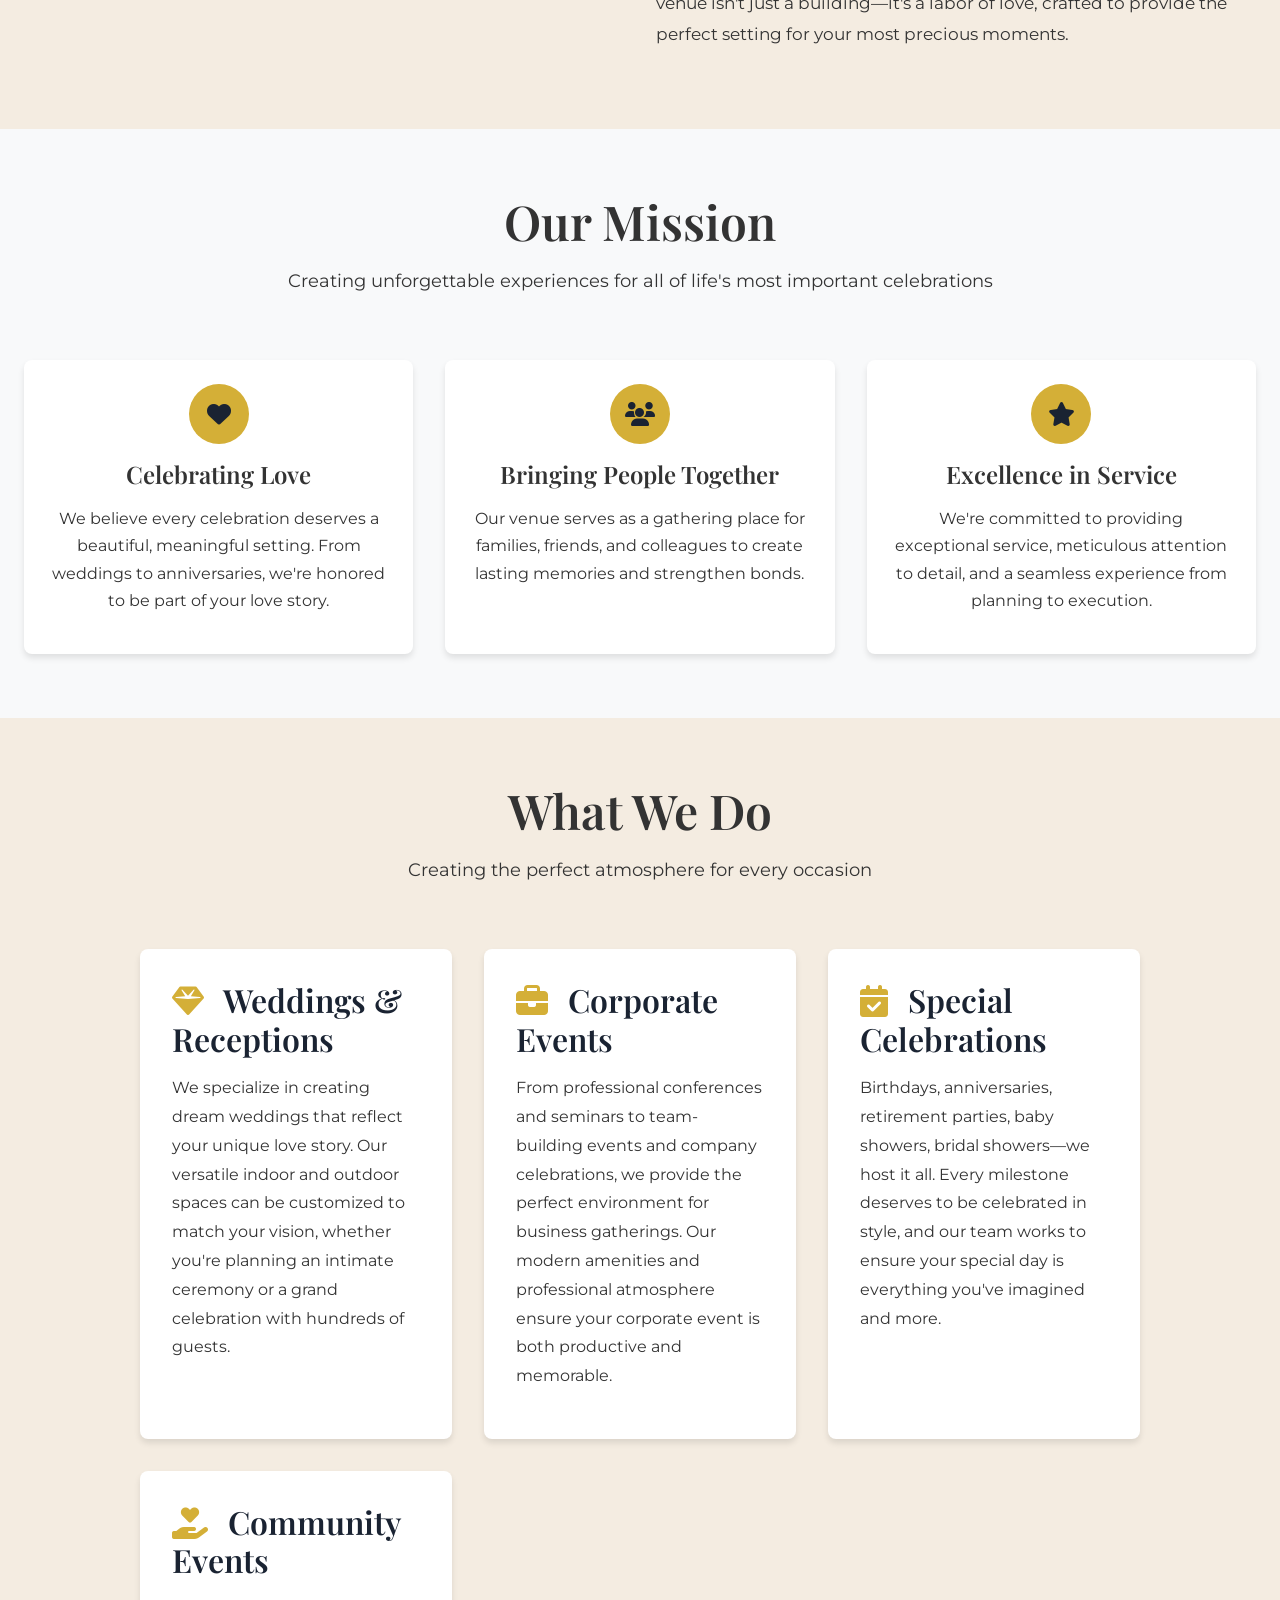
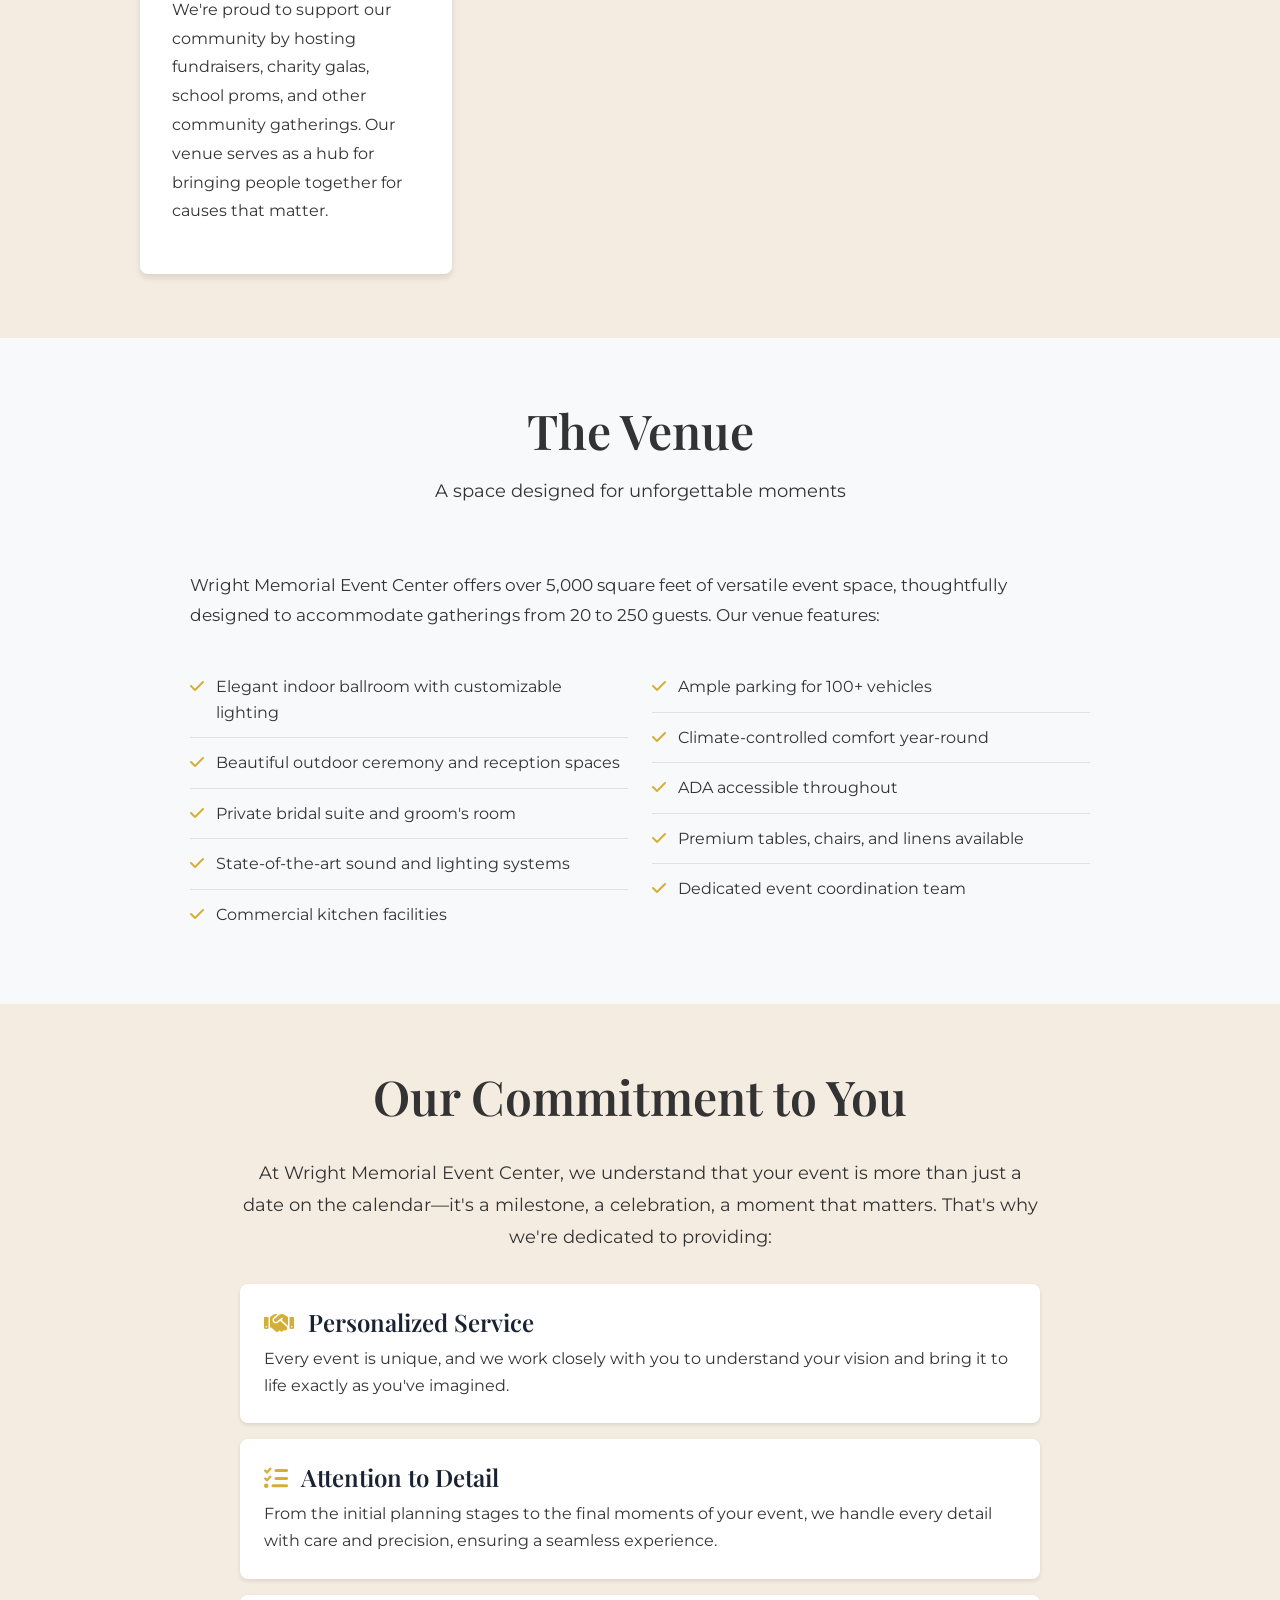
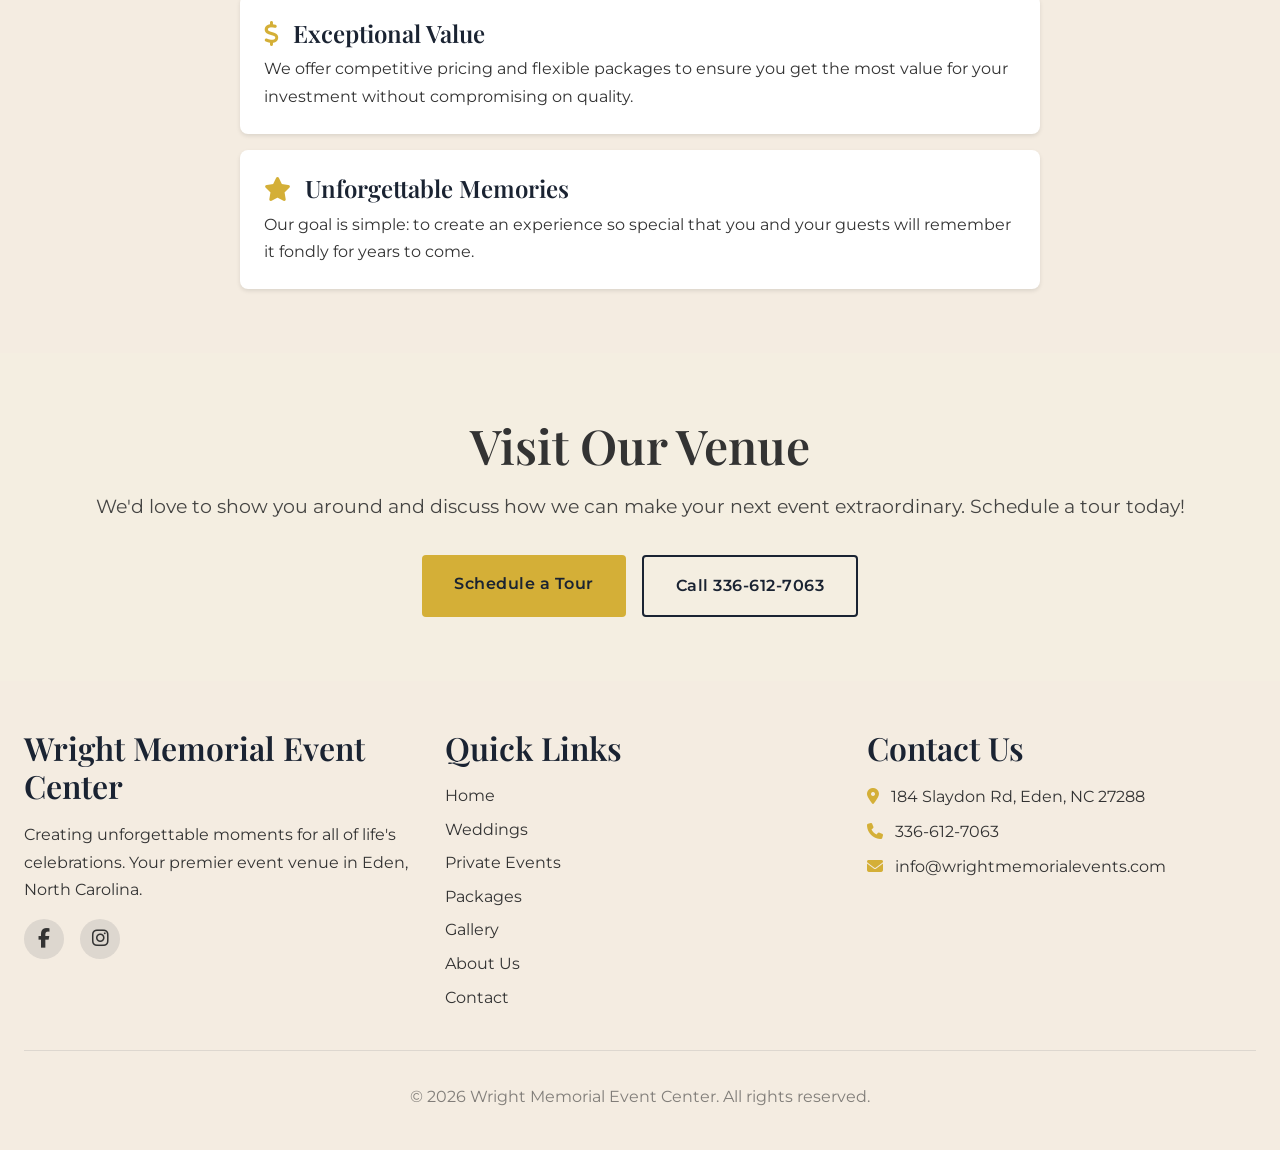
==== commit a760d7da: "changed year" ====
--- a/about.html
+++ b/about.html
@@ -421,7 +421,7 @@
       </div>
 
       <div class="footer-bottom">
-        <p>&copy; 2024 <span data-business-name>Wright Memorial Event Center</span>. All rights reserved.</p>
+        <p>&copy; 2026 <span data-business-name>Wright Memorial Event Center</span>. All rights reserved.</p>
       </div>
     </div>
   </footer>
--- a/css/main.css
+++ b/css/main.css
@@ -65,6 +65,7 @@
   color: var(--color-text);
   line-height: 1.6;
   overflow-x: hidden;
+  background-color: #f4ece1;
 }
 
 img {
@@ -967,8 +968,8 @@
    FOOTER
    ============================================ */
 .footer {
-  background: var(--color-primary);
-  color: var(--color-accent);
+  background: #f4ece1;
+  color: var(--color-text);
   padding: 3rem 0 1.5rem;
 }
 
@@ -980,13 +981,13 @@
 }
 
 .footer-section h3 {
-  color: var(--color-secondary);
+  color: var(--color-primary);
   margin-bottom: 1rem;
 }
 
 .footer-section p,
 .footer-section a {
-  color: rgba(255, 255, 255, 0.8);
+  color: var(--color-text);
   margin-bottom: 0.5rem;
 }
 
@@ -1011,7 +1012,7 @@
 .social-link {
   width: 40px;
   height: 40px;
-  background: rgba(255, 255, 255, 0.1);
+  background: rgba(26, 35, 50, 0.1);
   border-radius: 50%;
   display: flex;
   align-items: center;
@@ -1029,8 +1030,8 @@
 .footer-bottom {
   text-align: center;
   padding-top: 2rem;
-  border-top: 1px solid rgba(255, 255, 255, 0.1);
-  color: rgba(255, 255, 255, 0.6);
+  border-top: 1px solid rgba(26, 35, 50, 0.1);
+  color: rgba(51, 51, 51, 0.6);
 }
 
 /* ============================================
@@ -1066,6 +1067,16 @@
 }
 
 .bg-dark {
+  background: #f4eee1;
+  color: var(--color-text);
+}
+
+.bg-dark .btn-outline {
+  color: var(--color-primary);
+  border-color: var(--color-primary);
+}
+
+.bg-dark .btn-outline:hover {
   background: var(--color-primary);
   color: var(--color-accent);
 }
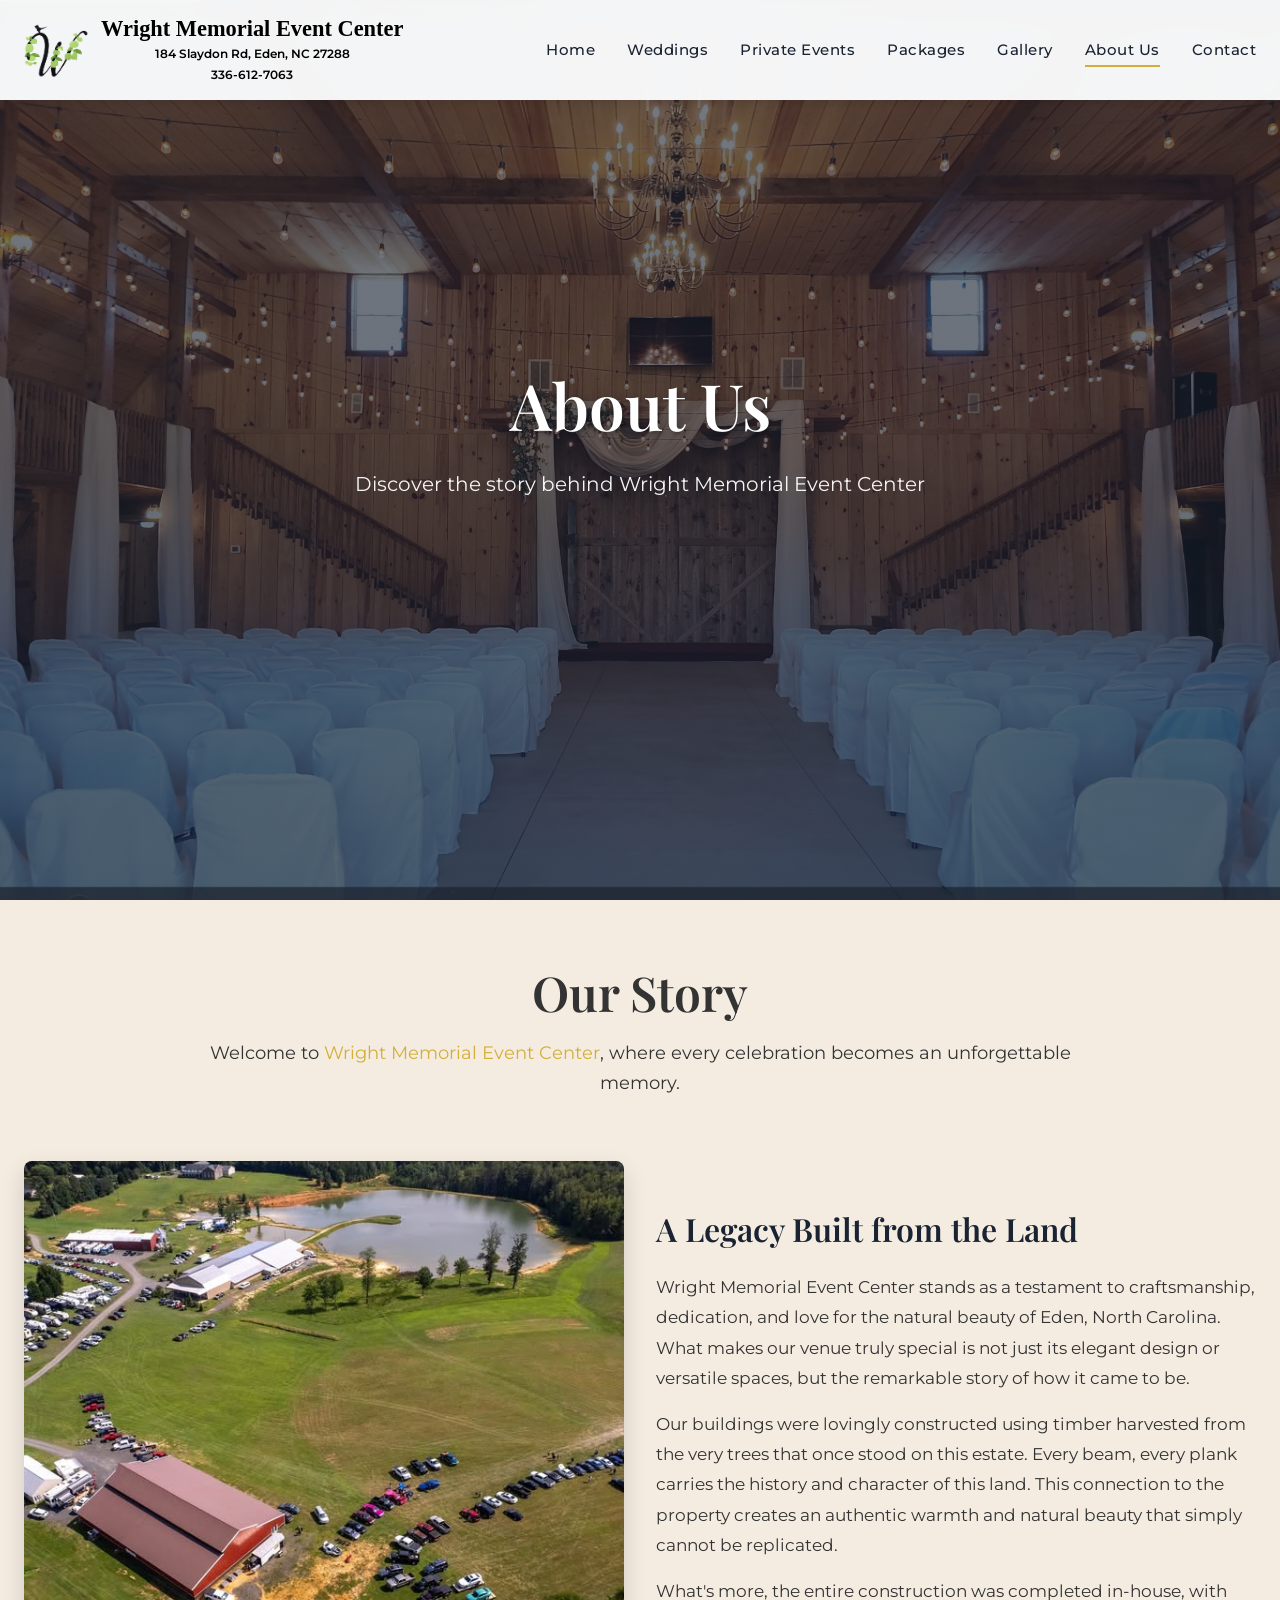
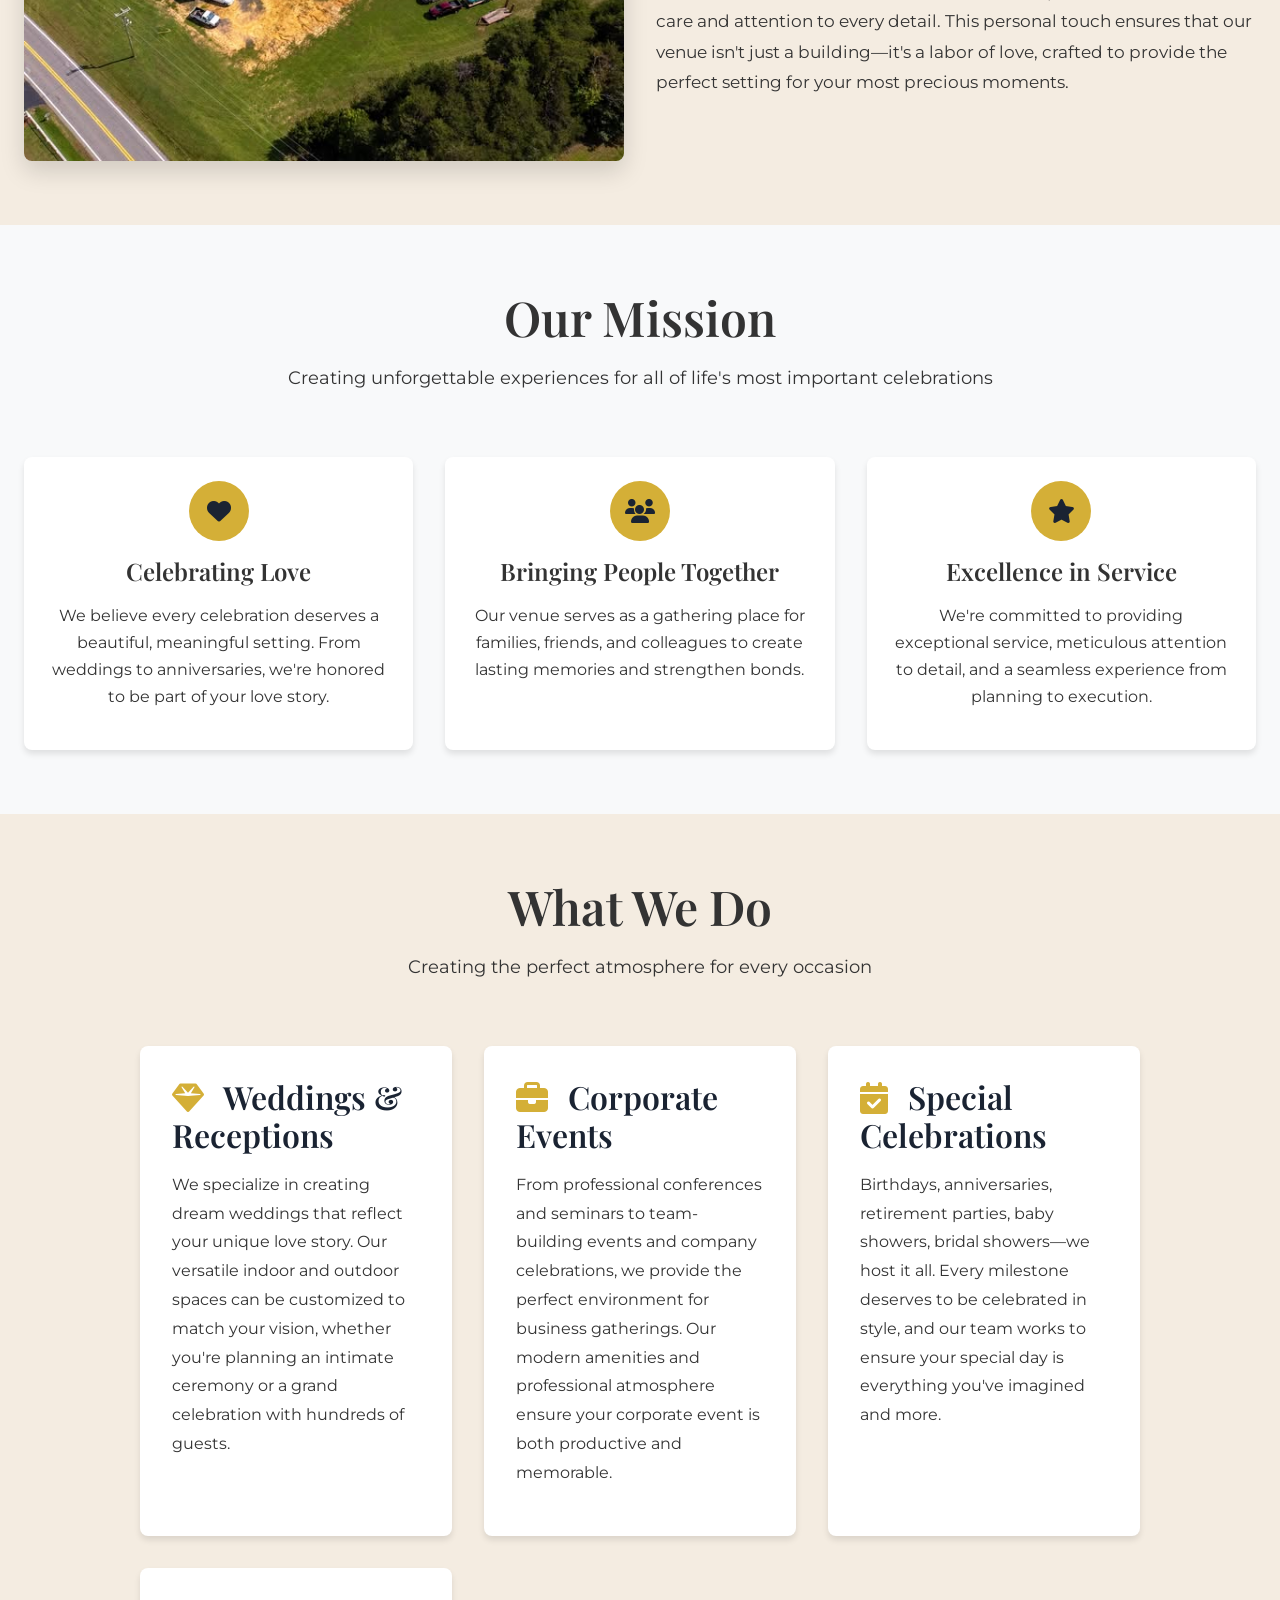
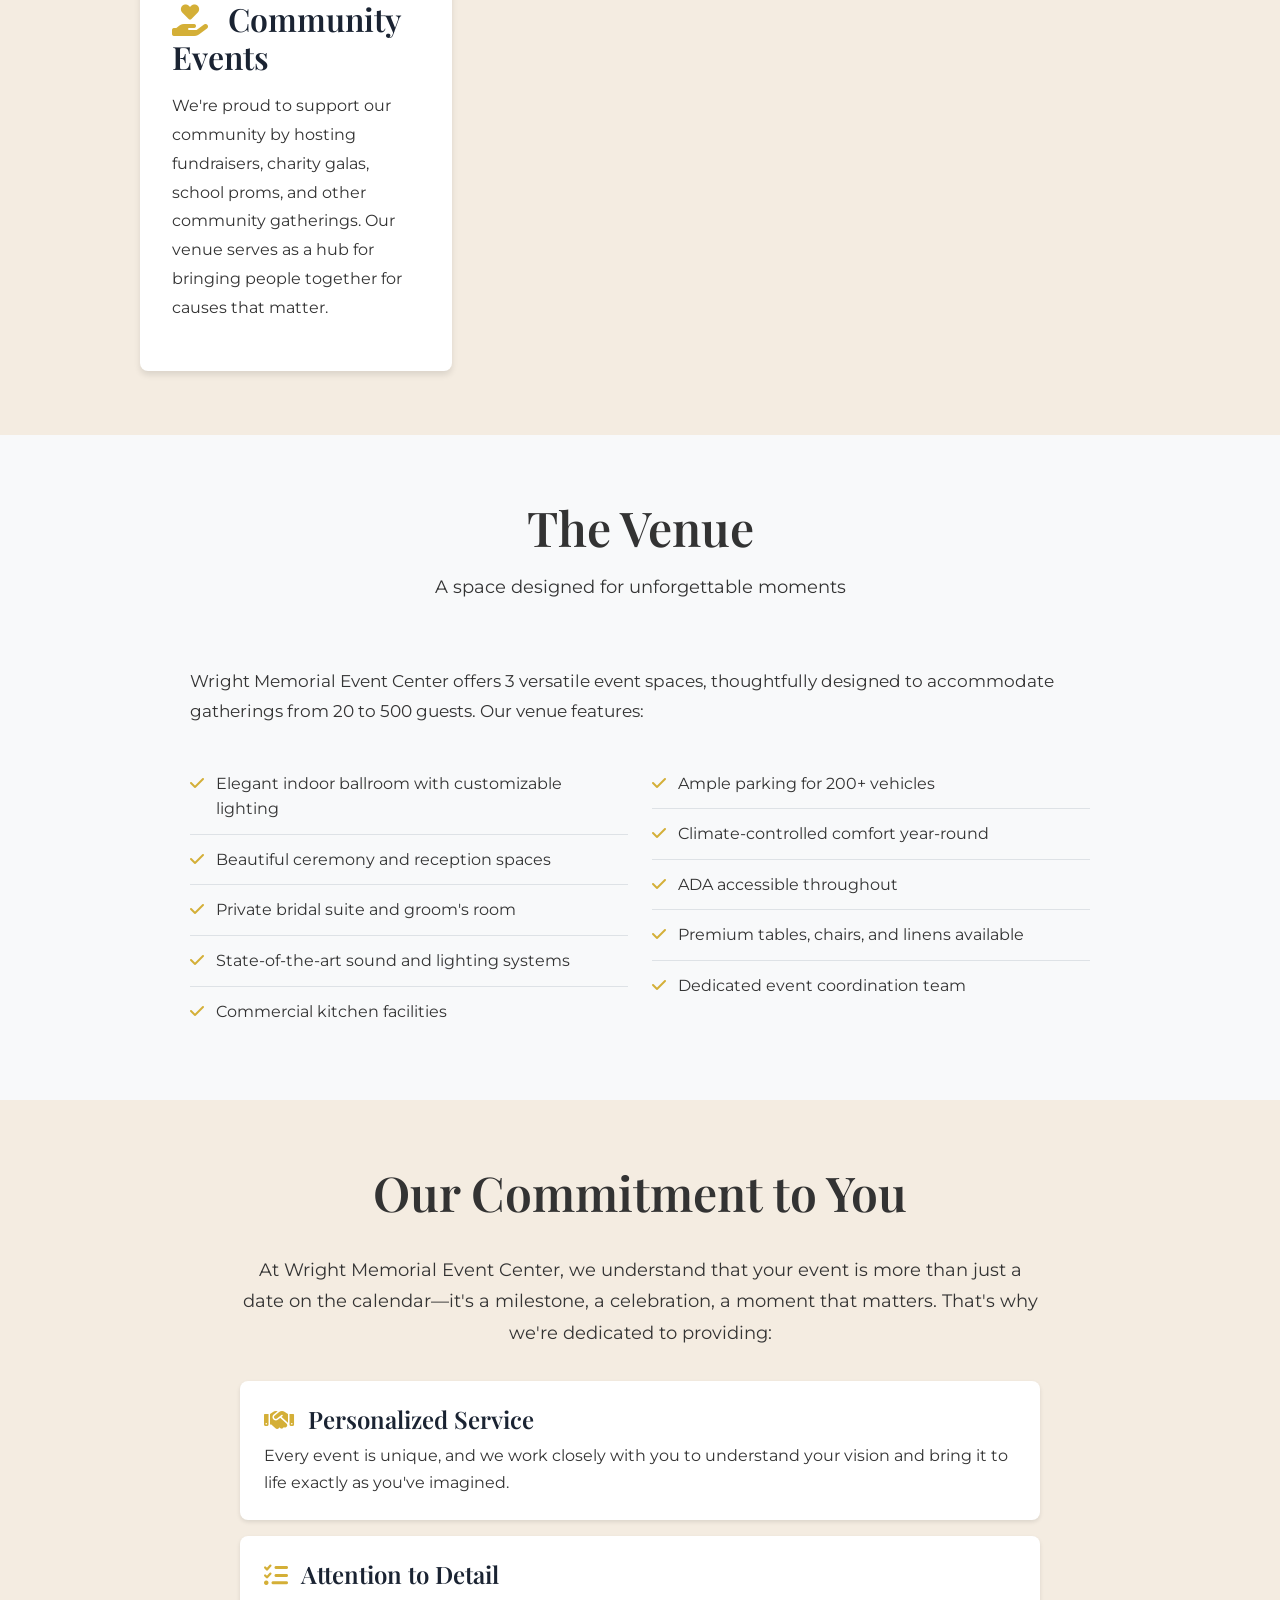
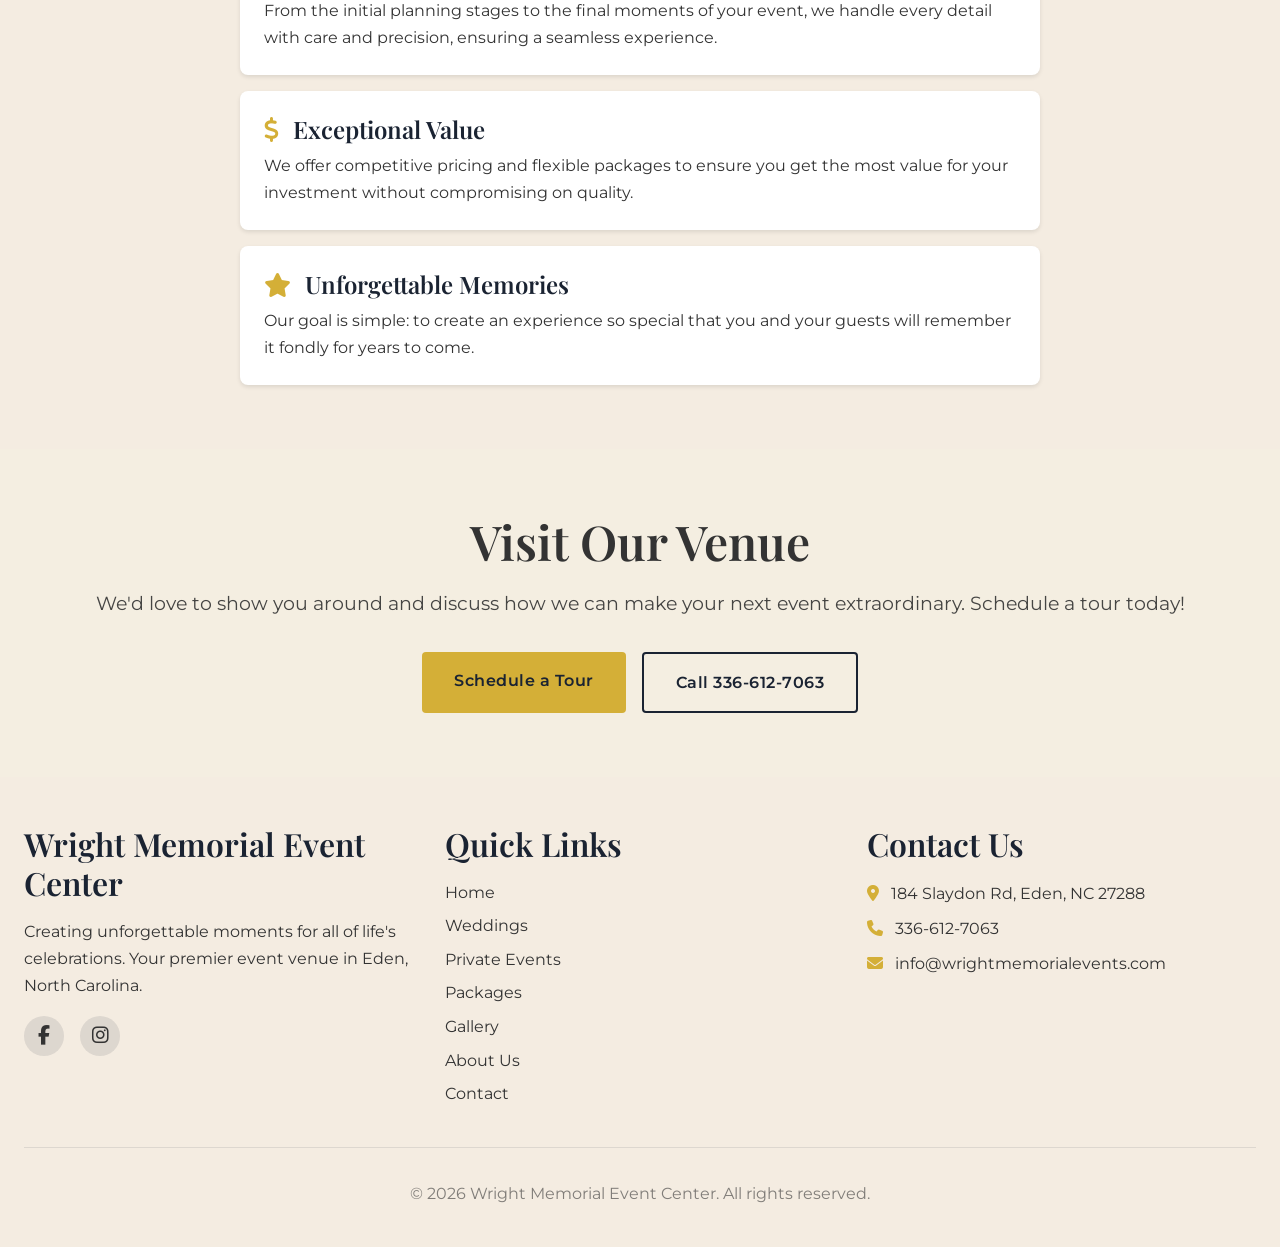
==== commit 38751ea9: "updates to about us page, minor fixes" ====
--- a/about.html
+++ b/about.html
@@ -57,7 +57,7 @@
   <main id="main-content">
     <!-- HERO SECTION -->
     <section class="hero">
-      <img src="https://images.unsplash.com/photo-1464366400600-7168b8af9bc3?w=1920&q=80"
+      <img src="images/venues/maple_cove.jpg"
            alt="Wright Memorial Event Center"
            class="hero-image">
 
@@ -82,7 +82,7 @@
 
         <div class="grid grid-2" style="margin-top: 3rem;">
           <div class="fade-in-up">
-            <img src="https://images.unsplash.com/photo-1464366400600-7168b8af9bc3?w=800&q=80"
+            <img src="images/socialevents/socialevents_35.jpg"
                  alt="Event center exterior"
                  style="width: 100%; border-radius: var(--radius-md); box-shadow: var(--shadow-lg);">
           </div>
@@ -95,7 +95,7 @@
               but the remarkable story of how it came to be.
             </p>
             <p style="font-size: 1.05rem; line-height: 1.8; margin-bottom: 1rem;">
-              Our building was lovingly constructed using timber harvested from the very trees that once stood on this estate.
+              Our buildings were lovingly constructed using timber harvested from the very trees that once stood on this estate.
               Every beam, every plank carries the history and character of this land. This connection to the property creates
               an authentic warmth and natural beauty that simply cannot be replicated.
             </p>
@@ -236,8 +236,7 @@
         <div style="max-width: 900px; margin: 0 auto;">
           <div class="fade-in-up">
             <p style="font-size: 1.05rem; line-height: 1.8; margin-bottom: 1.5rem;">
-              Wright Memorial Event Center offers over 5,000 square feet of versatile event space, thoughtfully designed
-              to accommodate gatherings from 20 to 250 guests. Our venue features:
+              Wright Memorial Event Center offers 3 versatile event spaces, thoughtfully designed to accommodate gatherings from 20 to 500 guests. Our venue features:
             </p>
 
             <div class="grid grid-2" style="gap: 1.5rem; margin-top: 2rem;">
@@ -249,7 +248,7 @@
                   </li>
                   <li style="padding: 0.75rem 0; border-bottom: 1px solid var(--color-border); display: flex; align-items: flex-start; gap: 0.75rem;">
                     <i class="fas fa-check" style="color: var(--color-secondary); margin-top: 0.25rem; flex-shrink: 0;"></i>
-                    <span>Beautiful outdoor ceremony and reception spaces</span>
+                    <span>Beautiful ceremony and reception spaces</span>
                   </li>
                   <li style="padding: 0.75rem 0; border-bottom: 1px solid var(--color-border); display: flex; align-items: flex-start; gap: 0.75rem;">
                     <i class="fas fa-check" style="color: var(--color-secondary); margin-top: 0.25rem; flex-shrink: 0;"></i>
@@ -270,7 +269,7 @@
                 <ul style="list-style: none; padding: 0;">
                   <li style="padding: 0.75rem 0; border-bottom: 1px solid var(--color-border); display: flex; align-items: flex-start; gap: 0.75rem;">
                     <i class="fas fa-check" style="color: var(--color-secondary); margin-top: 0.25rem; flex-shrink: 0;"></i>
-                    <span>Ample parking for 100+ vehicles</span>
+                    <span>Ample parking for 200+ vehicles</span>
                   </li>
                   <li style="padding: 0.75rem 0; border-bottom: 1px solid var(--color-border); display: flex; align-items: flex-start; gap: 0.75rem;">
                     <i class="fas fa-check" style="color: var(--color-secondary); margin-top: 0.25rem; flex-shrink: 0;"></i>
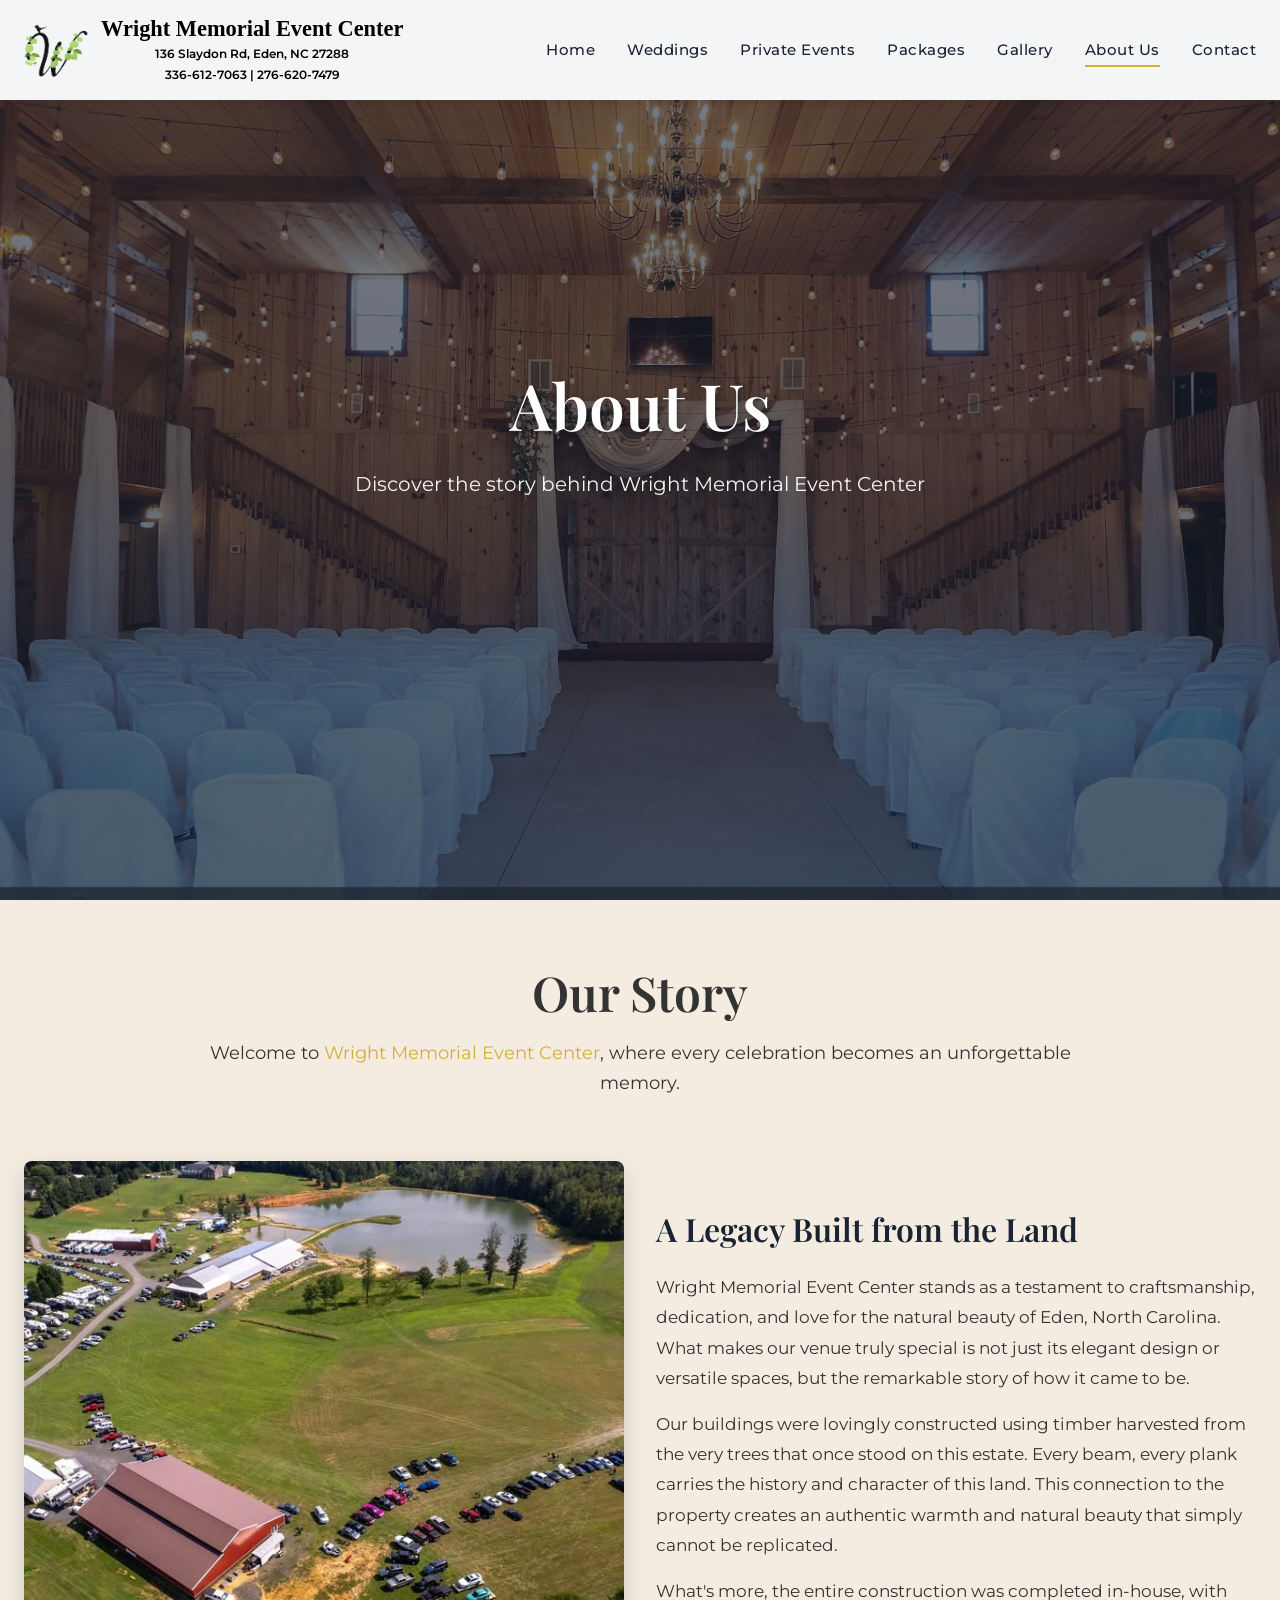
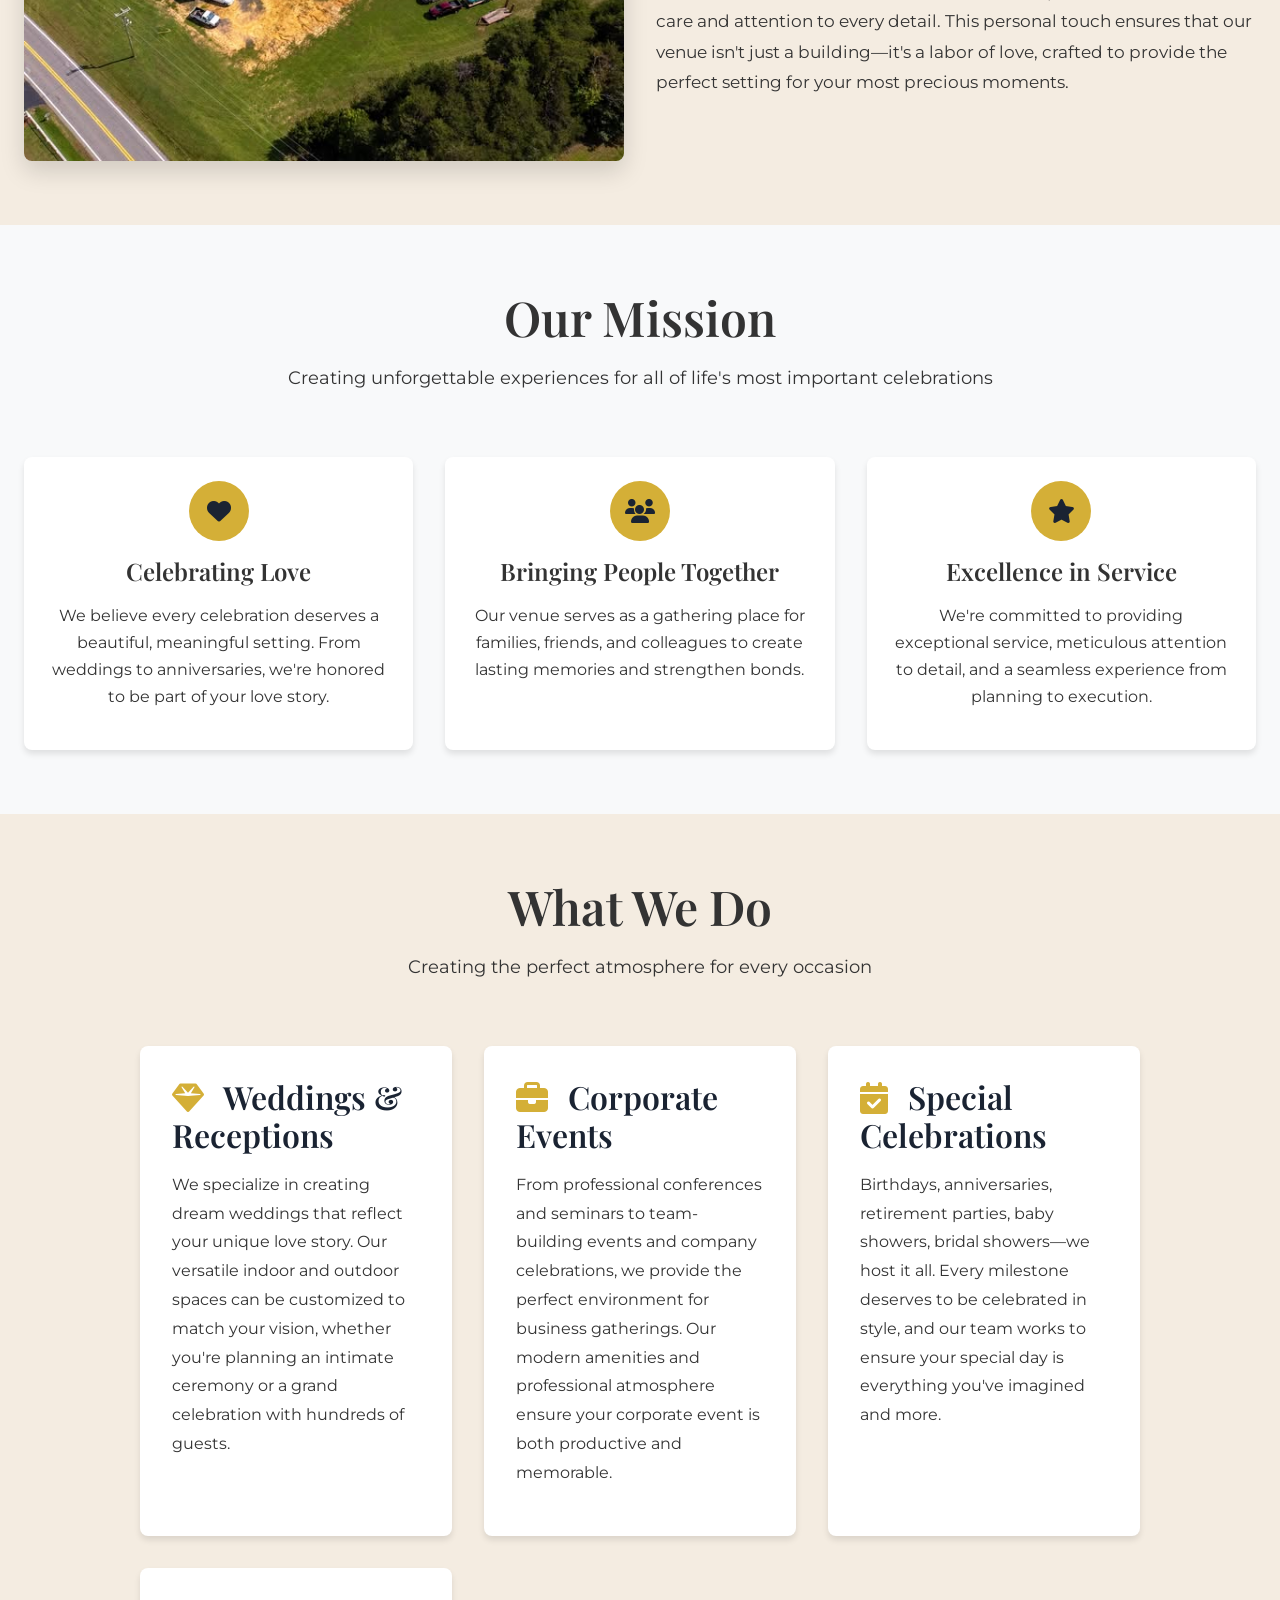
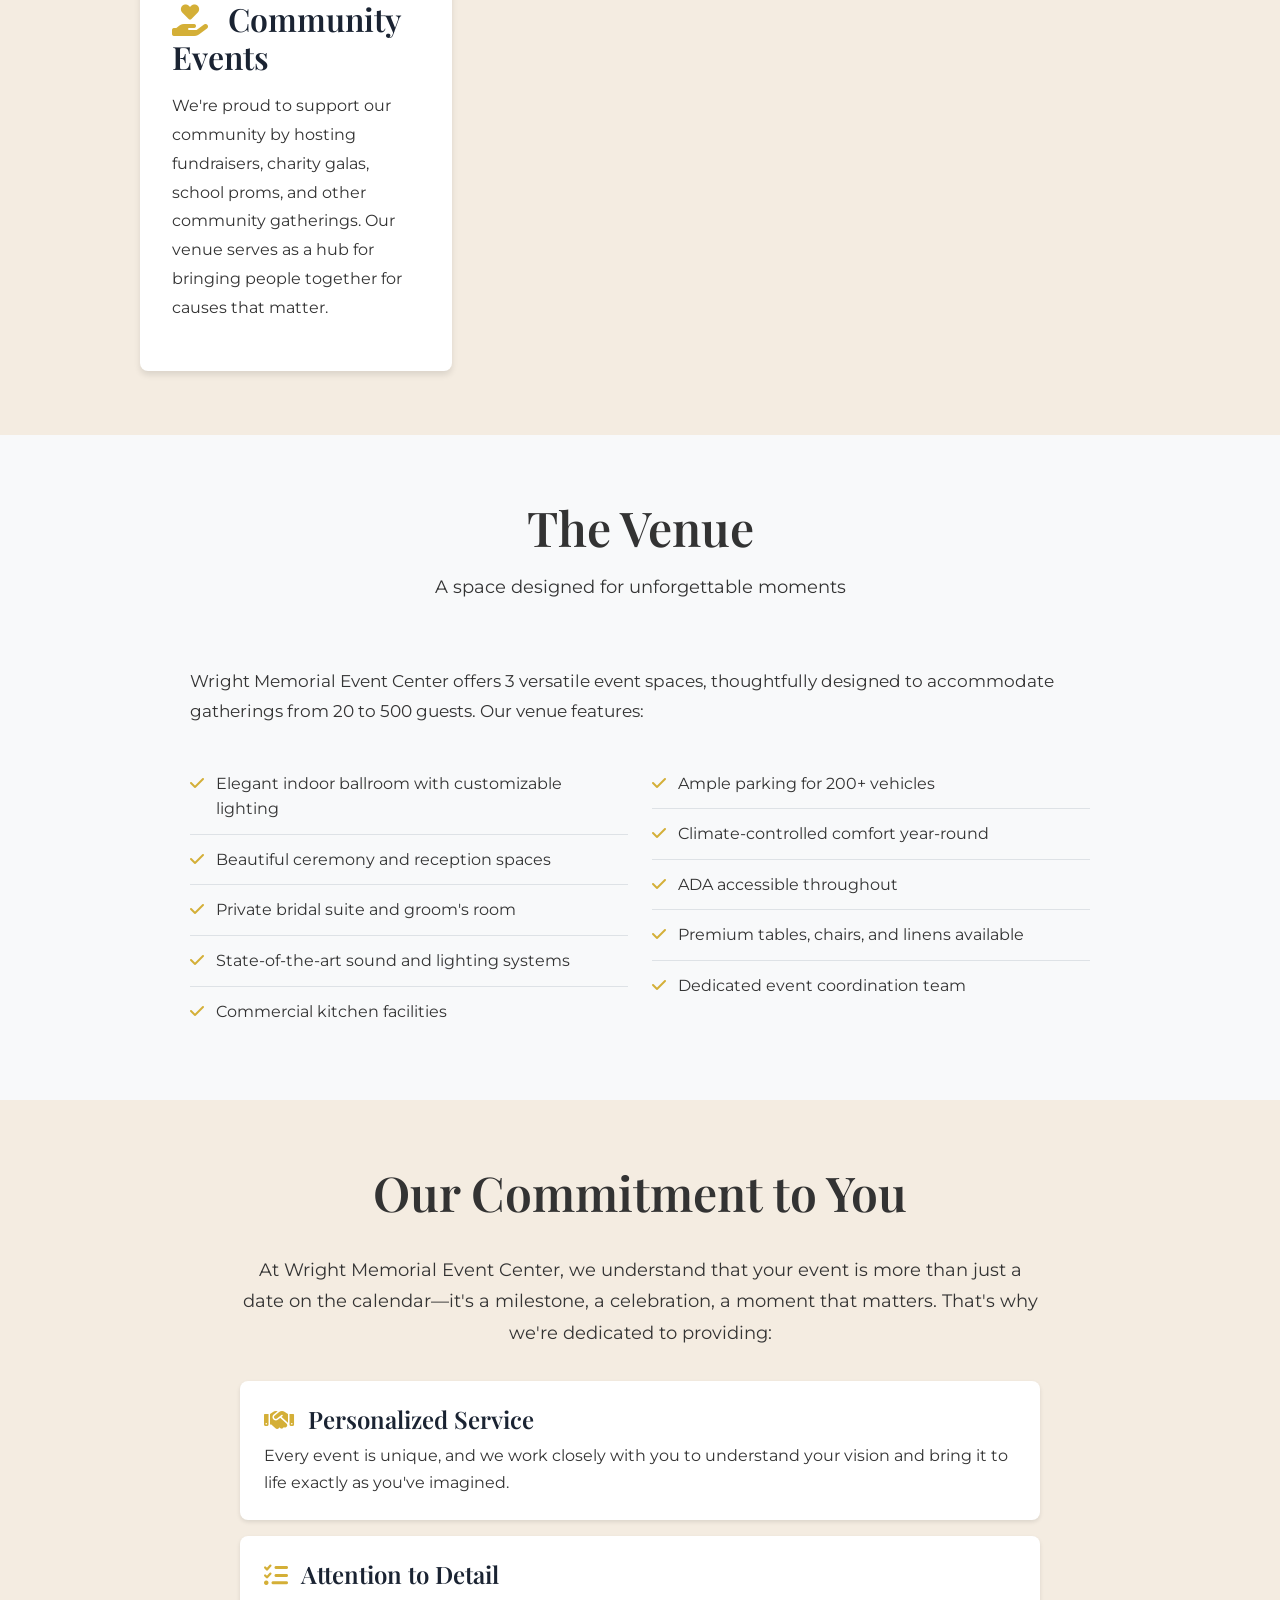
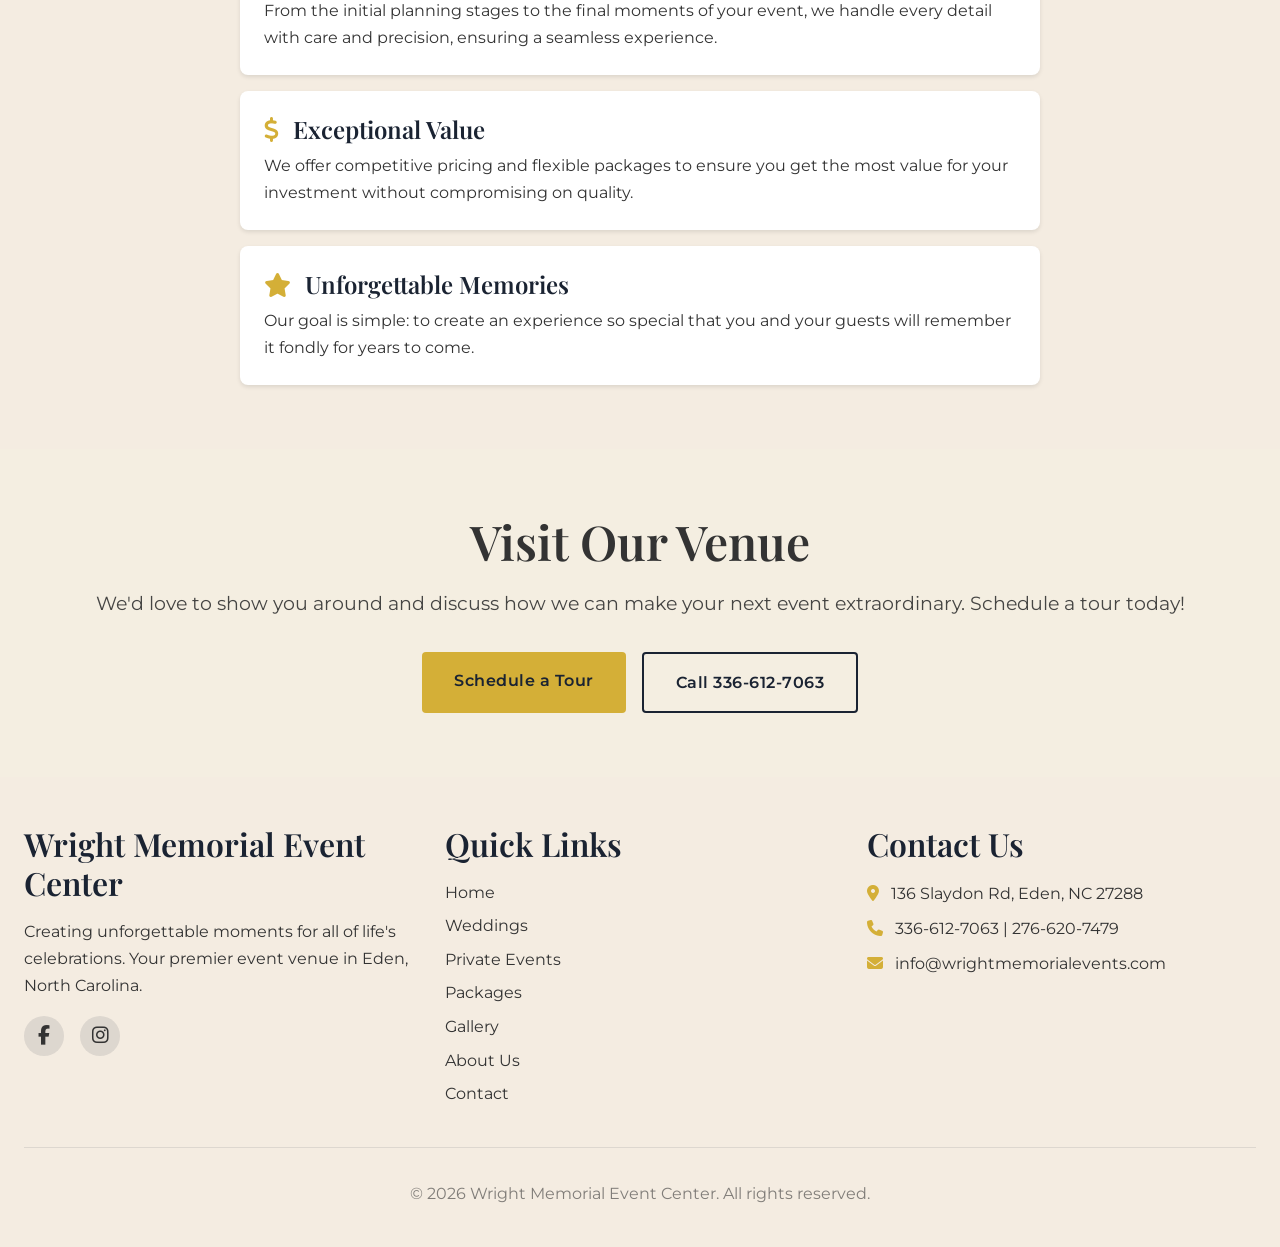
==== commit f61676e9: "feedback changes" ====
--- a/about.html
+++ b/about.html
@@ -31,8 +31,8 @@
         <img src="images/navicon.png" alt="Wright Memorial Event Center Logo">
         <div class="navbar-brand-content">
           <div class="navbar-brand-name" data-business-name>Wright Memorial Event Center</div>
-          <div class="navbar-brand-address" data-business-address>184 Slaydon Rd, Eden, NC 27288</div>
-          <div class="navbar-brand-phone" data-business-phone>336-612-7063</div>
+          <div class="navbar-brand-address" data-business-address>136 Slaydon Rd, Eden, NC 27288</div>
+          <div class="navbar-brand-phone" data-business-phone>336-612-7063 | 276-620-7479</div>
         </div>
       </a>
 
@@ -366,7 +366,7 @@
         </p>
         <div class="hero-buttons">
           <a href="contact.html" class="btn btn-primary">Schedule a Tour</a>
-          <a href="tel:6142840189" class="btn btn-outline" data-business-phone>Call (614) 284-0189</a>
+          <a href="tel:3366127063" class="btn btn-outline">Call 336-612-7063</a>
         </div>
       </div>
     </section>
@@ -406,7 +406,7 @@
           <h3>Contact Us</h3>
           <p>
             <i class="fas fa-map-marker-alt" style="margin-right: 0.5rem; color: var(--color-secondary);"></i>
-            <span data-business-address>178 Slaydon Rd, Eden, NC 27288</span>
+            <span data-business-address>136 Slaydon Rd, Eden, NC 27288</span>
           </p>
           <p>
             <i class="fas fa-phone" style="margin-right: 0.5rem; color: var(--color-secondary);"></i>
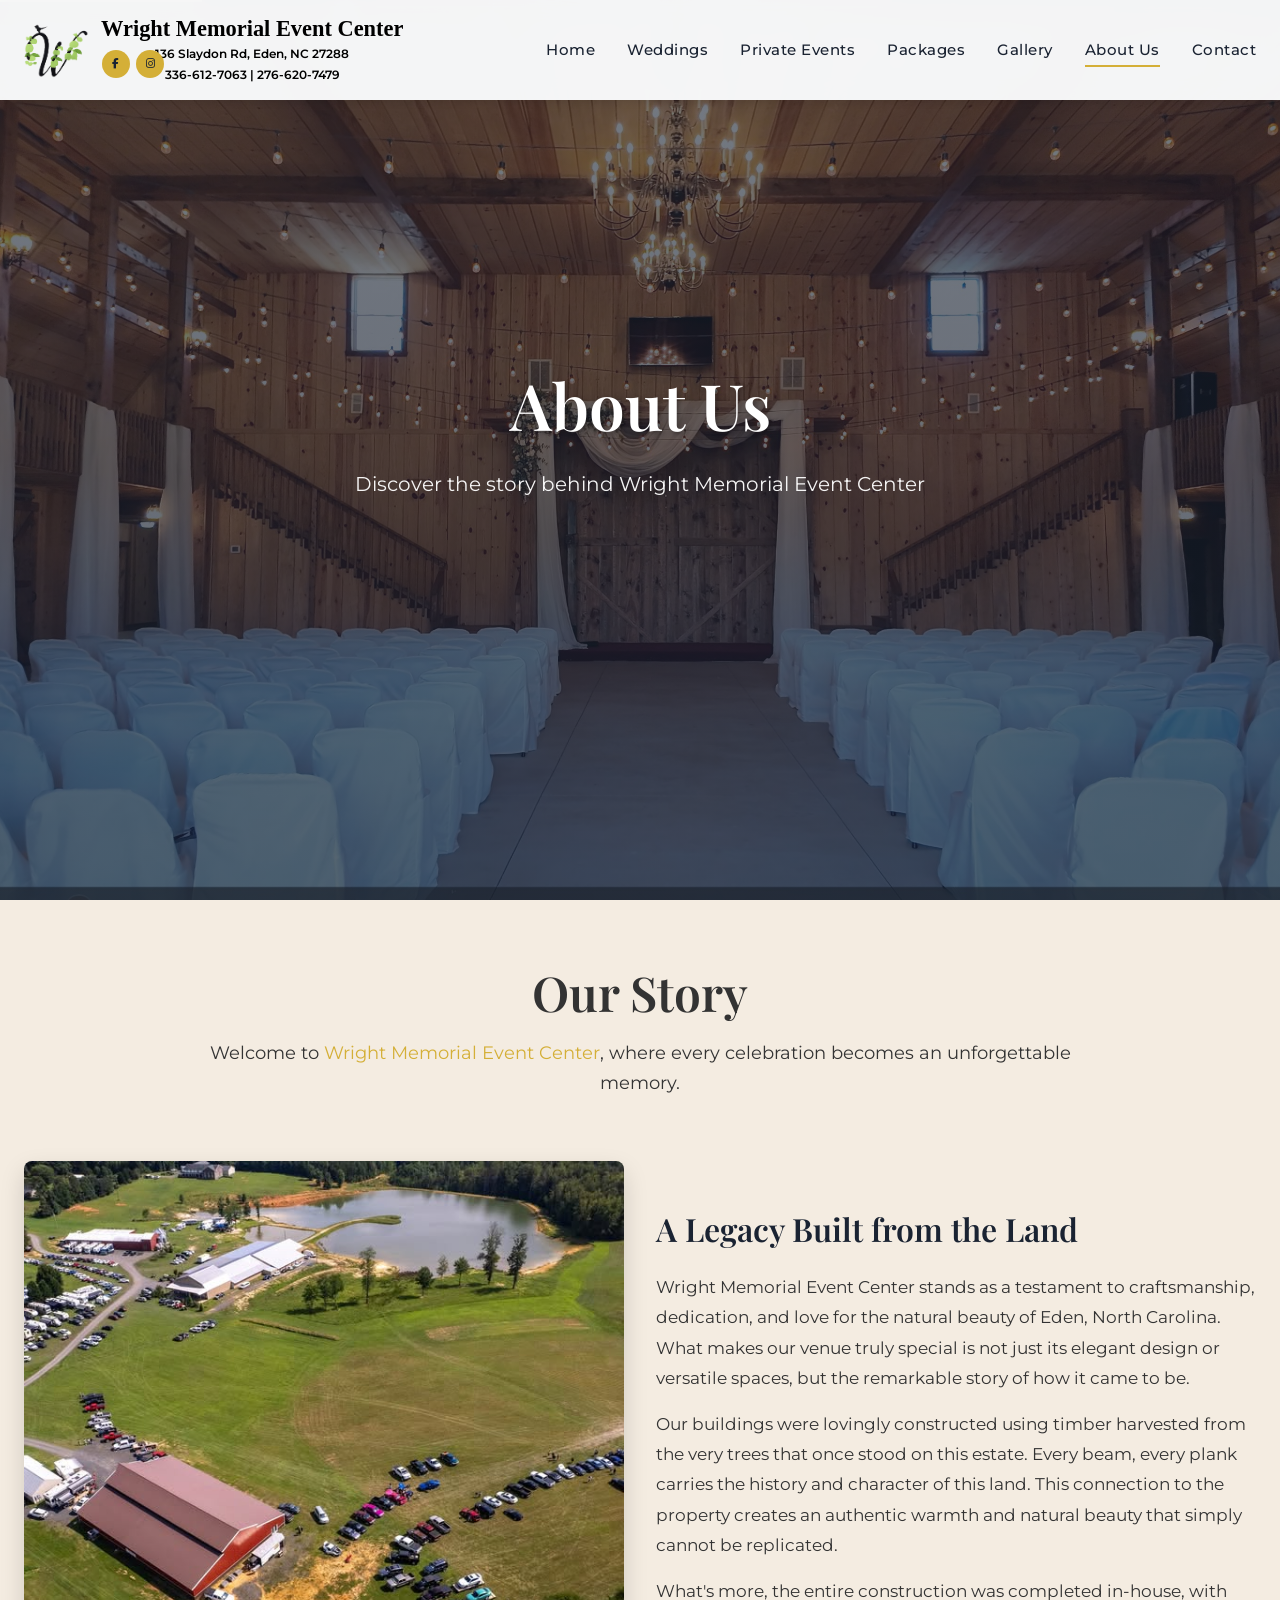
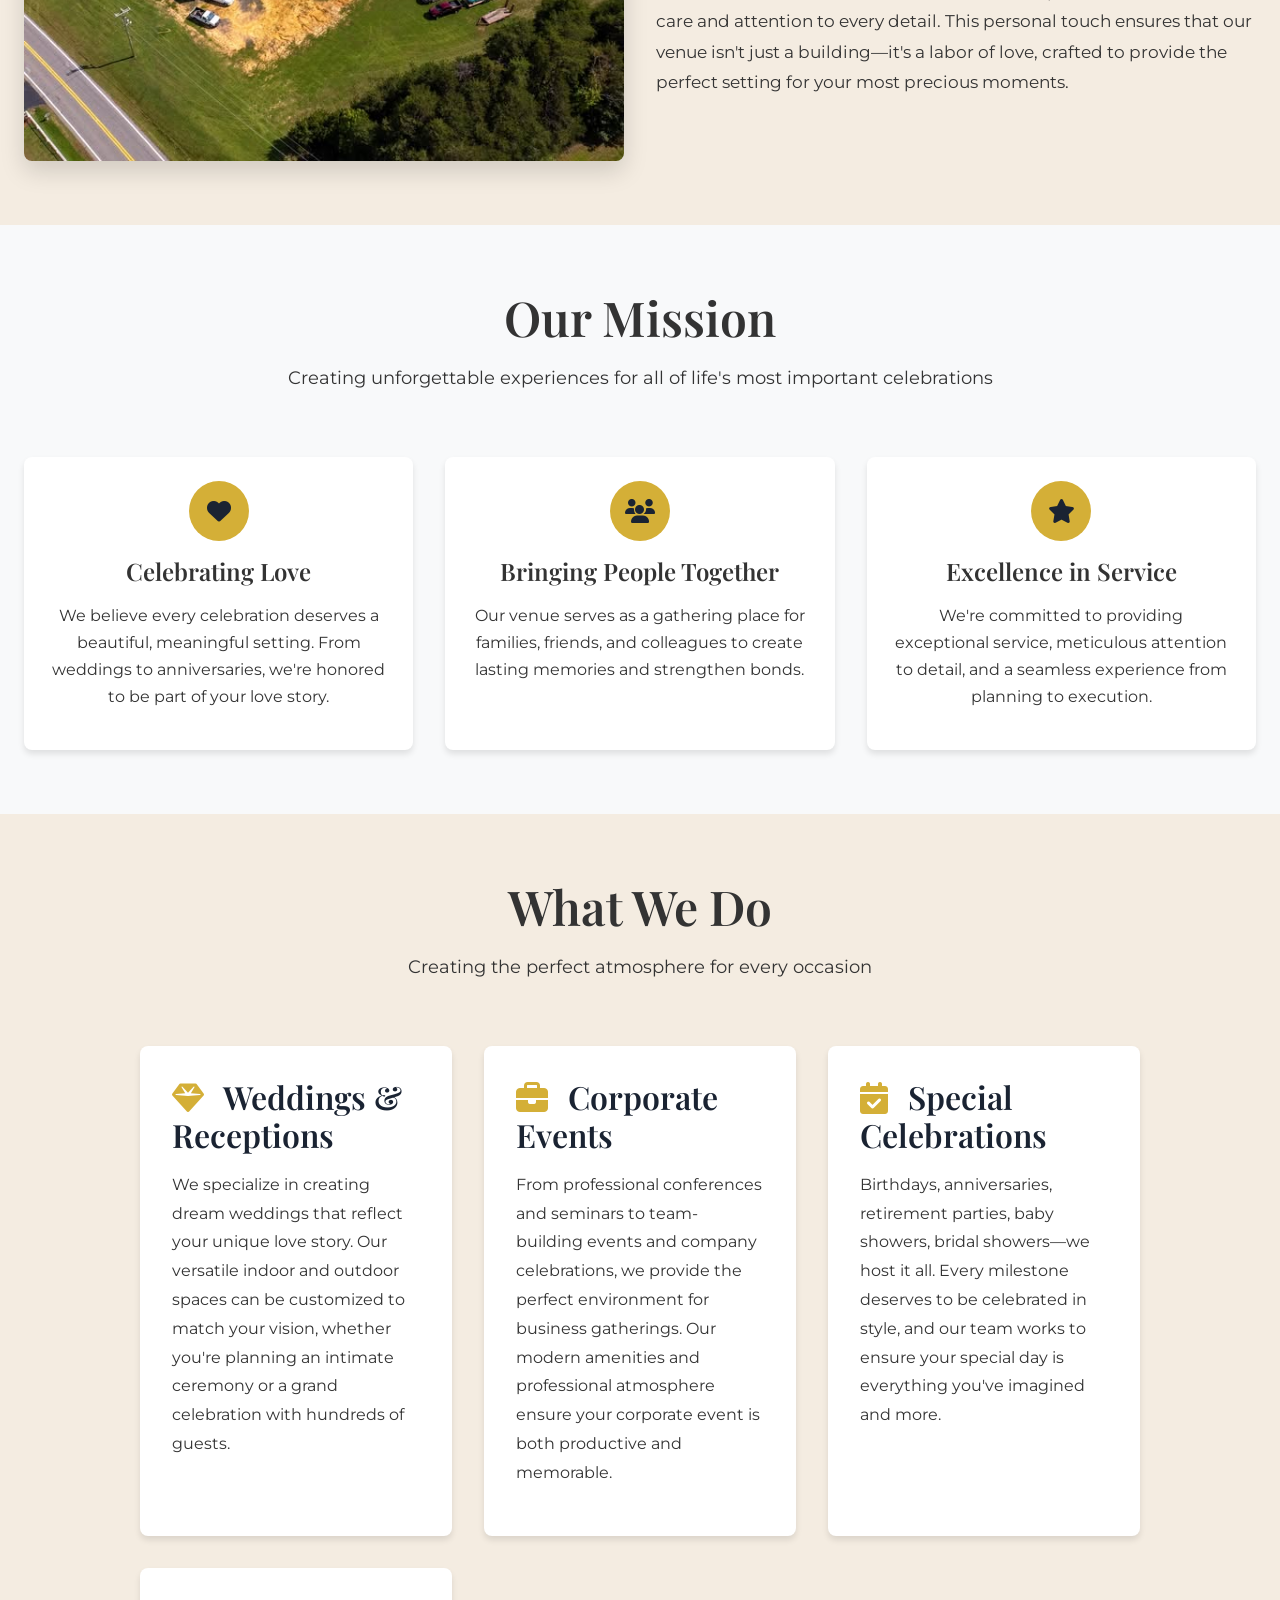
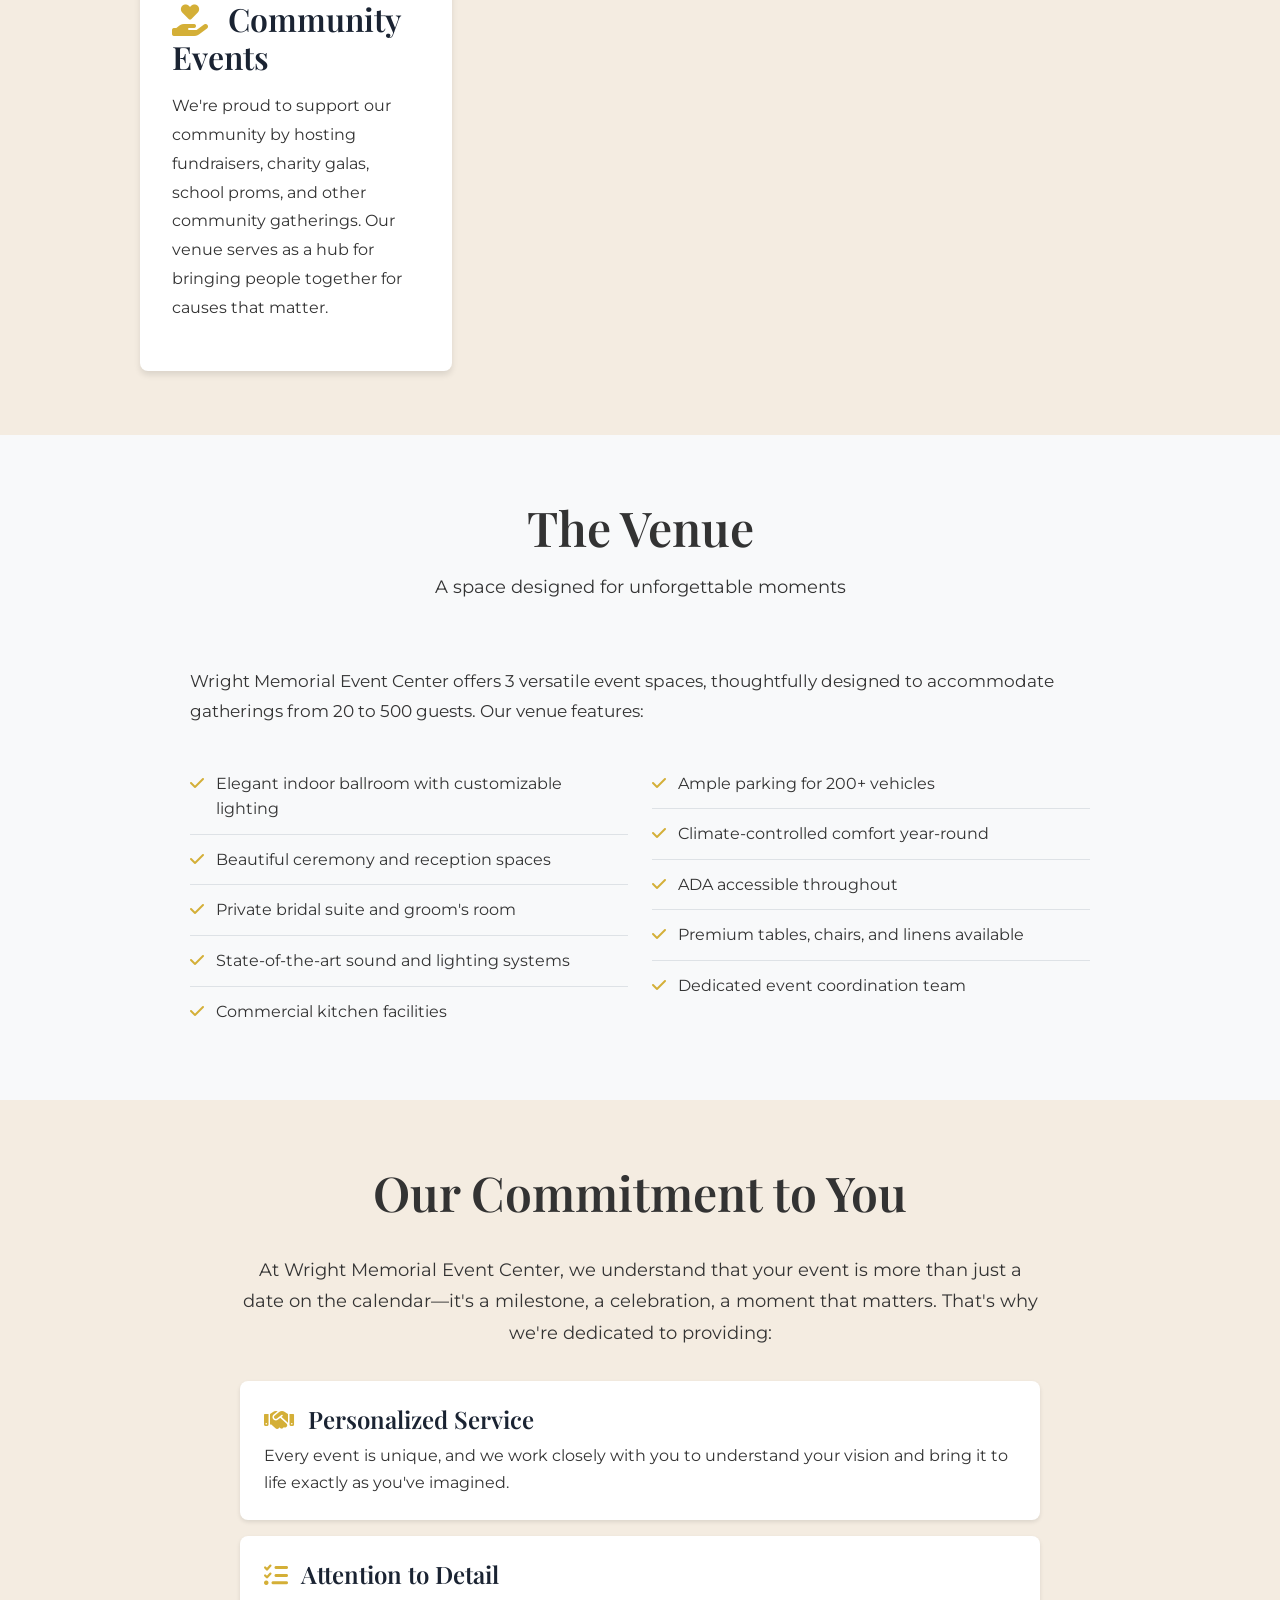
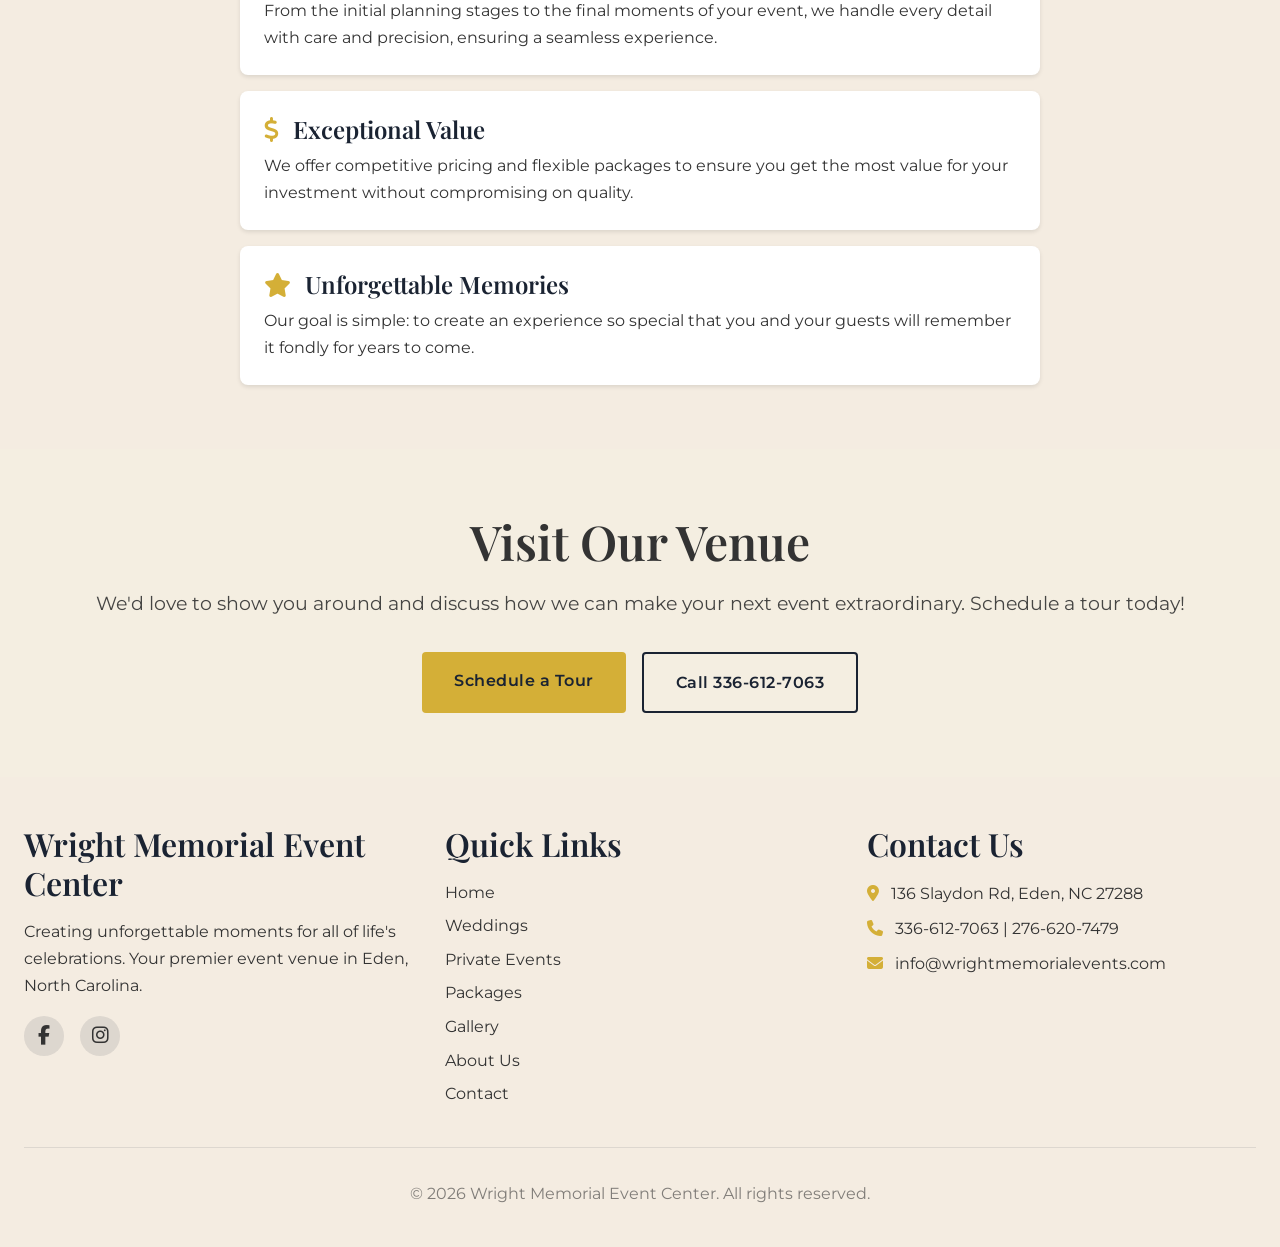
==== commit 708c8dc2: "More Improvements" ====
--- a/about.html
+++ b/about.html
@@ -27,14 +27,22 @@
   <!-- NAVIGATION -->
   <nav class="navbar" role="navigation" aria-label="Main navigation">
     <div class="container">
-      <a href="index.html" class="navbar-brand">
-        <img src="images/navicon.png" alt="Wright Memorial Event Center Logo">
-        <div class="navbar-brand-content">
+      <div class="navbar-brand-wrapper">
+        <div class="navbar-brand-logo">
+          <a href="index.html">
+            <img src="images/navicon.png" alt="Wright Memorial Event Center Logo">
+          </a>
+          <div class="navbar-brand-social">
+            <a href="#facebook" data-social="facebook" aria-label="Facebook"><i class="fab fa-facebook-f"></i></a>
+            <a href="#instagram" data-social="instagram" aria-label="Instagram"><i class="fab fa-instagram"></i></a>
+          </div>
+        </div>
+        <a href="index.html" class="navbar-brand-content">
           <div class="navbar-brand-name" data-business-name>Wright Memorial Event Center</div>
           <div class="navbar-brand-address" data-business-address>136 Slaydon Rd, Eden, NC 27288</div>
           <div class="navbar-brand-phone" data-business-phone>336-612-7063 | 276-620-7479</div>
-        </div>
-      </a>
+        </a>
+      </div>
 
       <ul class="nav-menu">
         <li><a href="index.html" class="nav-link">Home</a></li>
--- a/css/main.css
+++ b/css/main.css
@@ -223,6 +223,17 @@
   gap: 0.75rem;
 }
 
+.navbar-brand-wrapper {
+  display: flex;
+  align-items: center;
+  gap: 0.75rem;
+}
+
+.navbar-brand-logo {
+  position: relative;
+}
+
+.navbar-brand-logo img,
 .navbar-brand img {
   height: 65px;
   width: auto;
@@ -235,6 +246,7 @@
   flex-direction: column;
   gap: 0.1rem;
   text-align: center;
+  color: #000000;
 }
 
 .navbar-brand-name {
@@ -264,6 +276,34 @@
   list-style: none;
   gap: 2rem;
   align-items: center;
+}
+
+.navbar-brand-social {
+  position: absolute;
+  right: -75px;
+  bottom: 5px;
+  display: flex;
+  flex-direction: row;
+  gap: 0.4rem;
+}
+
+.navbar-brand-social a {
+  width: 28px;
+  height: 28px;
+  background: var(--color-secondary);
+  border-radius: 50%;
+  display: flex;
+  align-items: center;
+  justify-content: center;
+  font-size: 0.65rem;
+  color: var(--color-primary);
+  transition: var(--transition-normal);
+}
+
+.navbar-brand-social a:hover {
+  background: var(--color-primary);
+  color: #fff;
+  transform: translateY(-2px);
 }
 
 .nav-link {
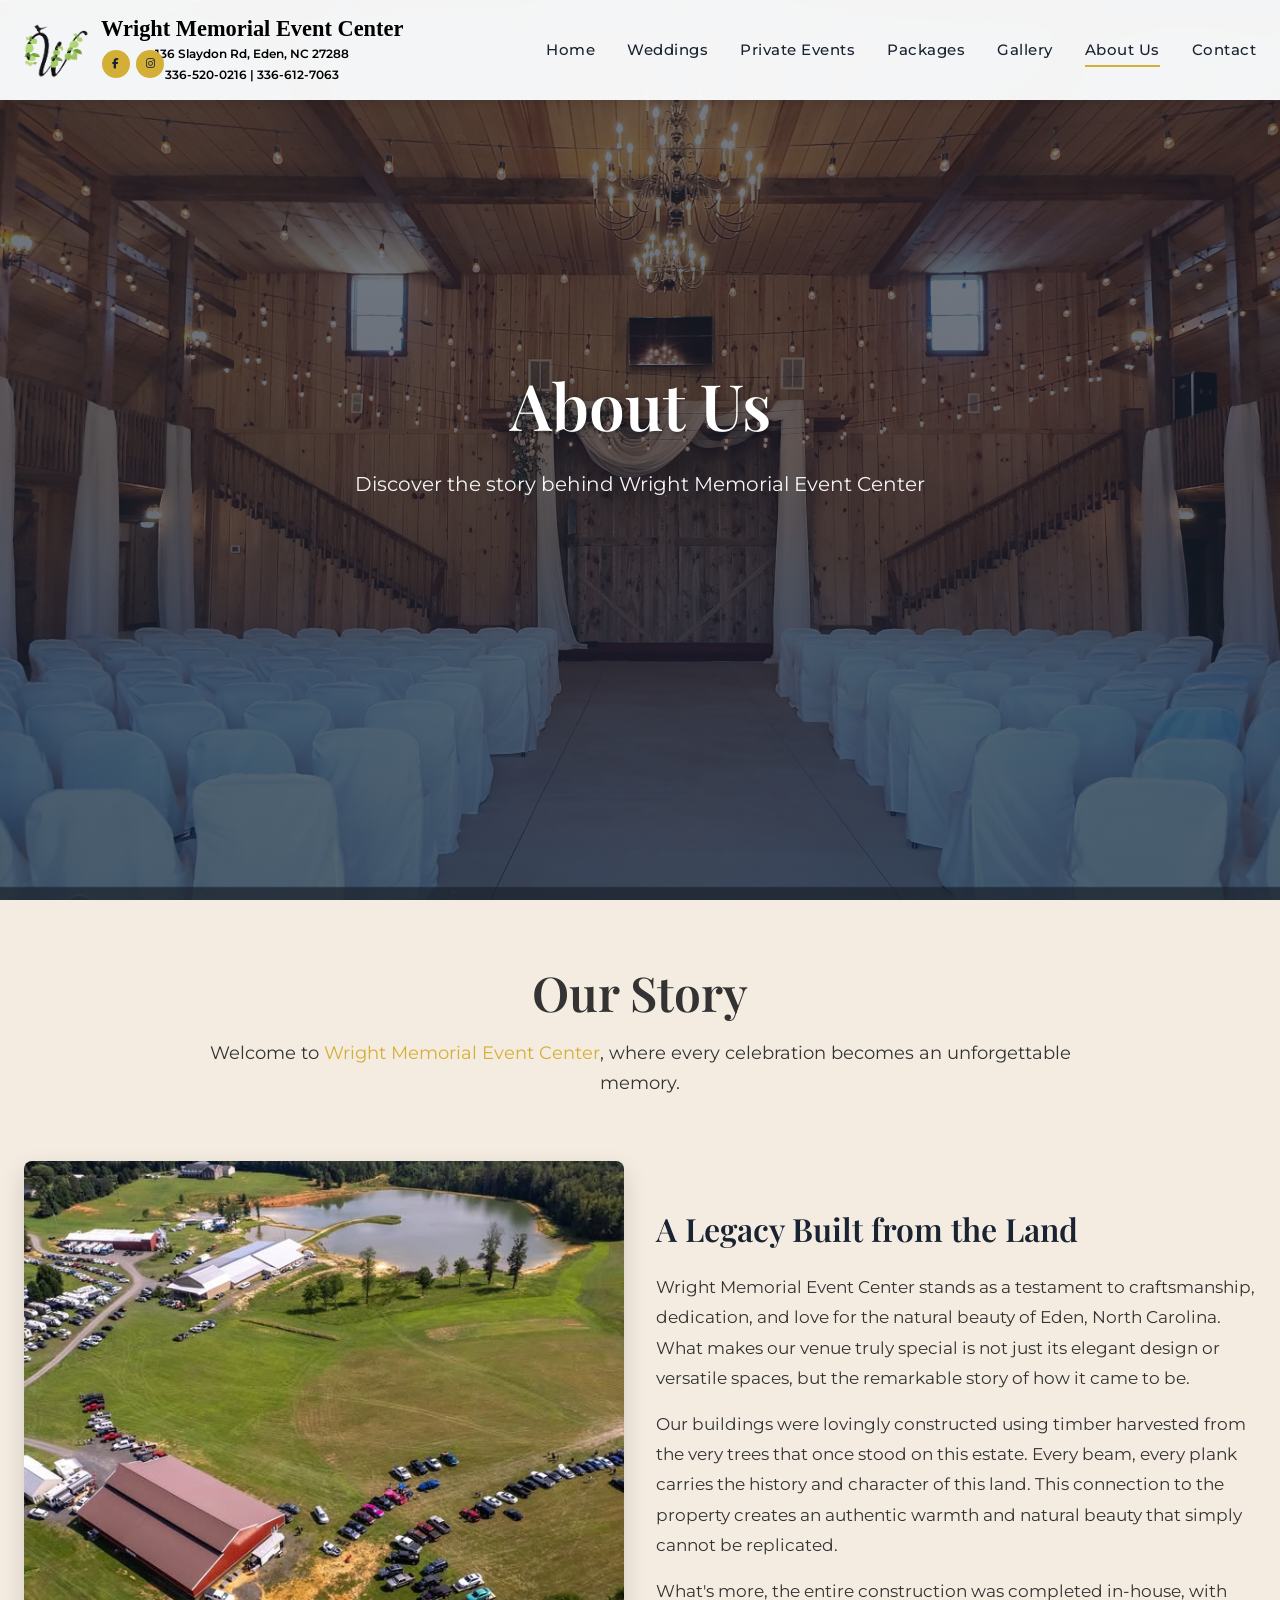
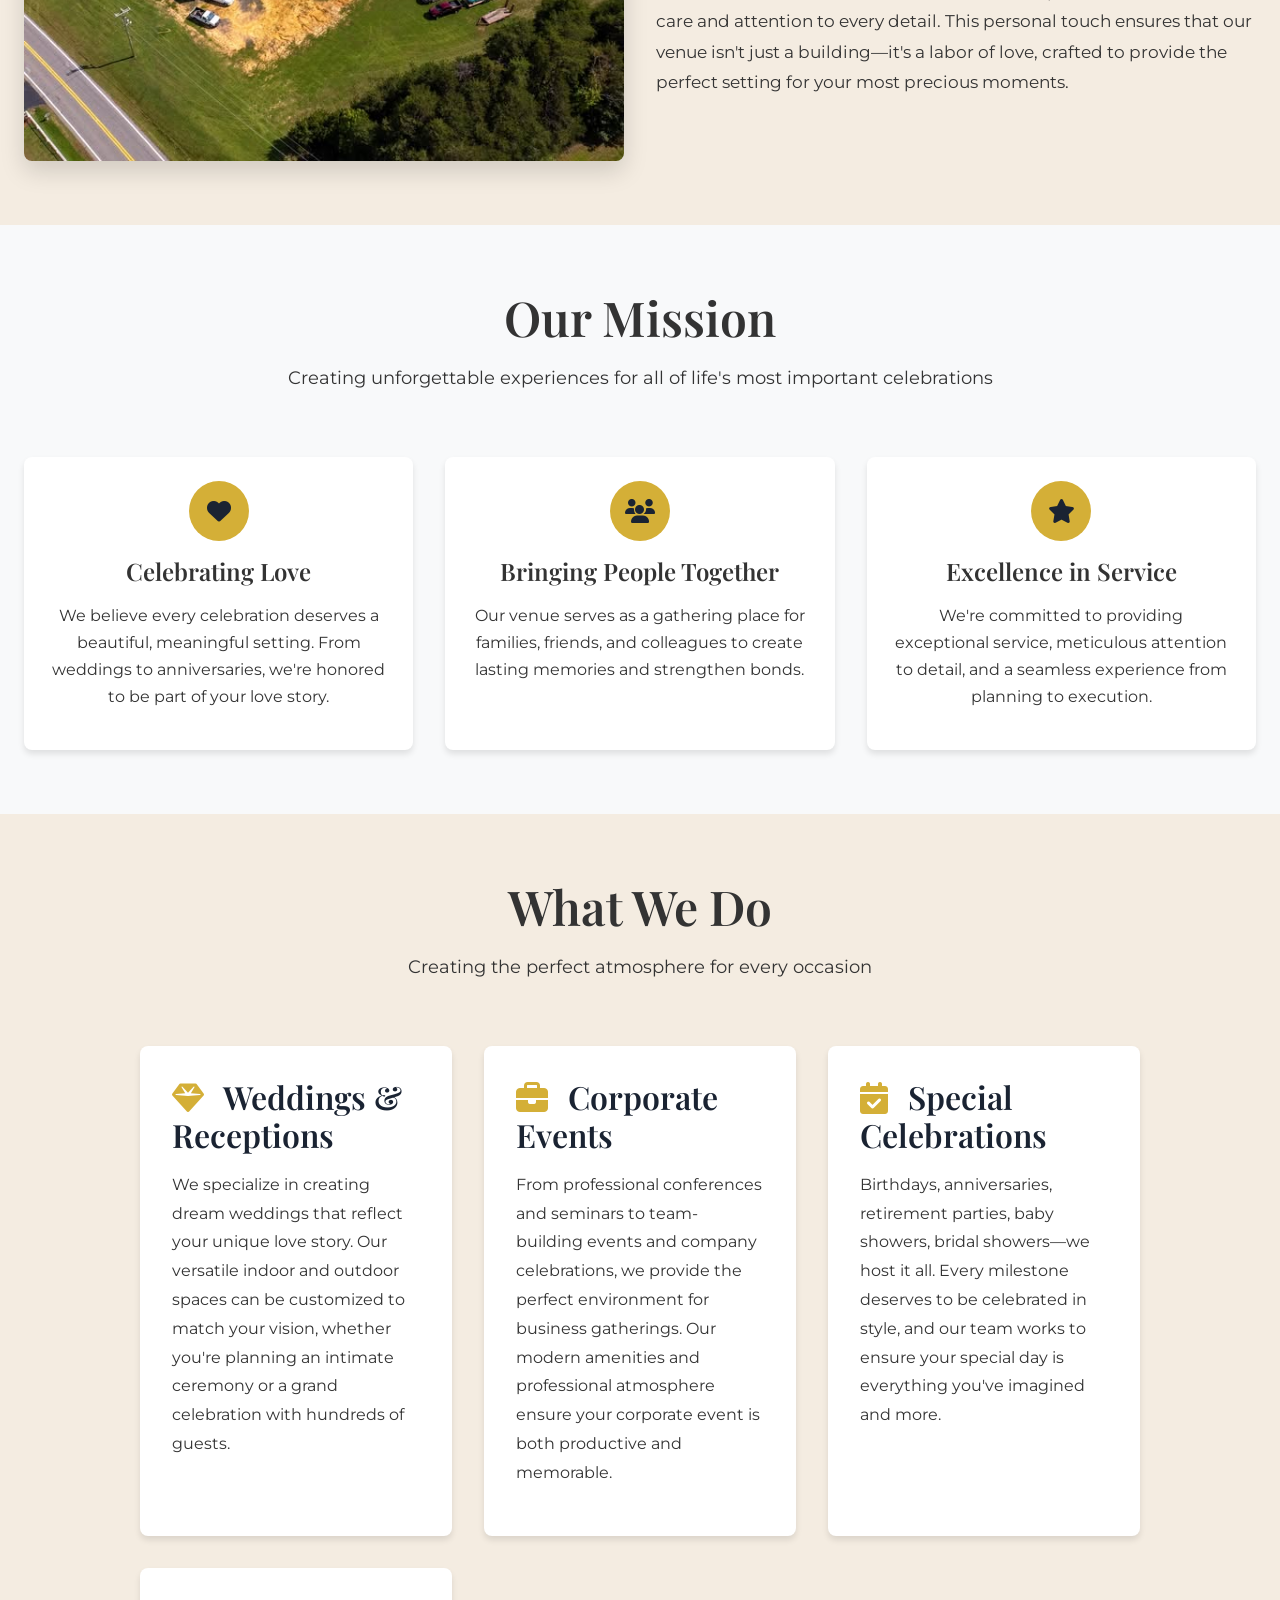
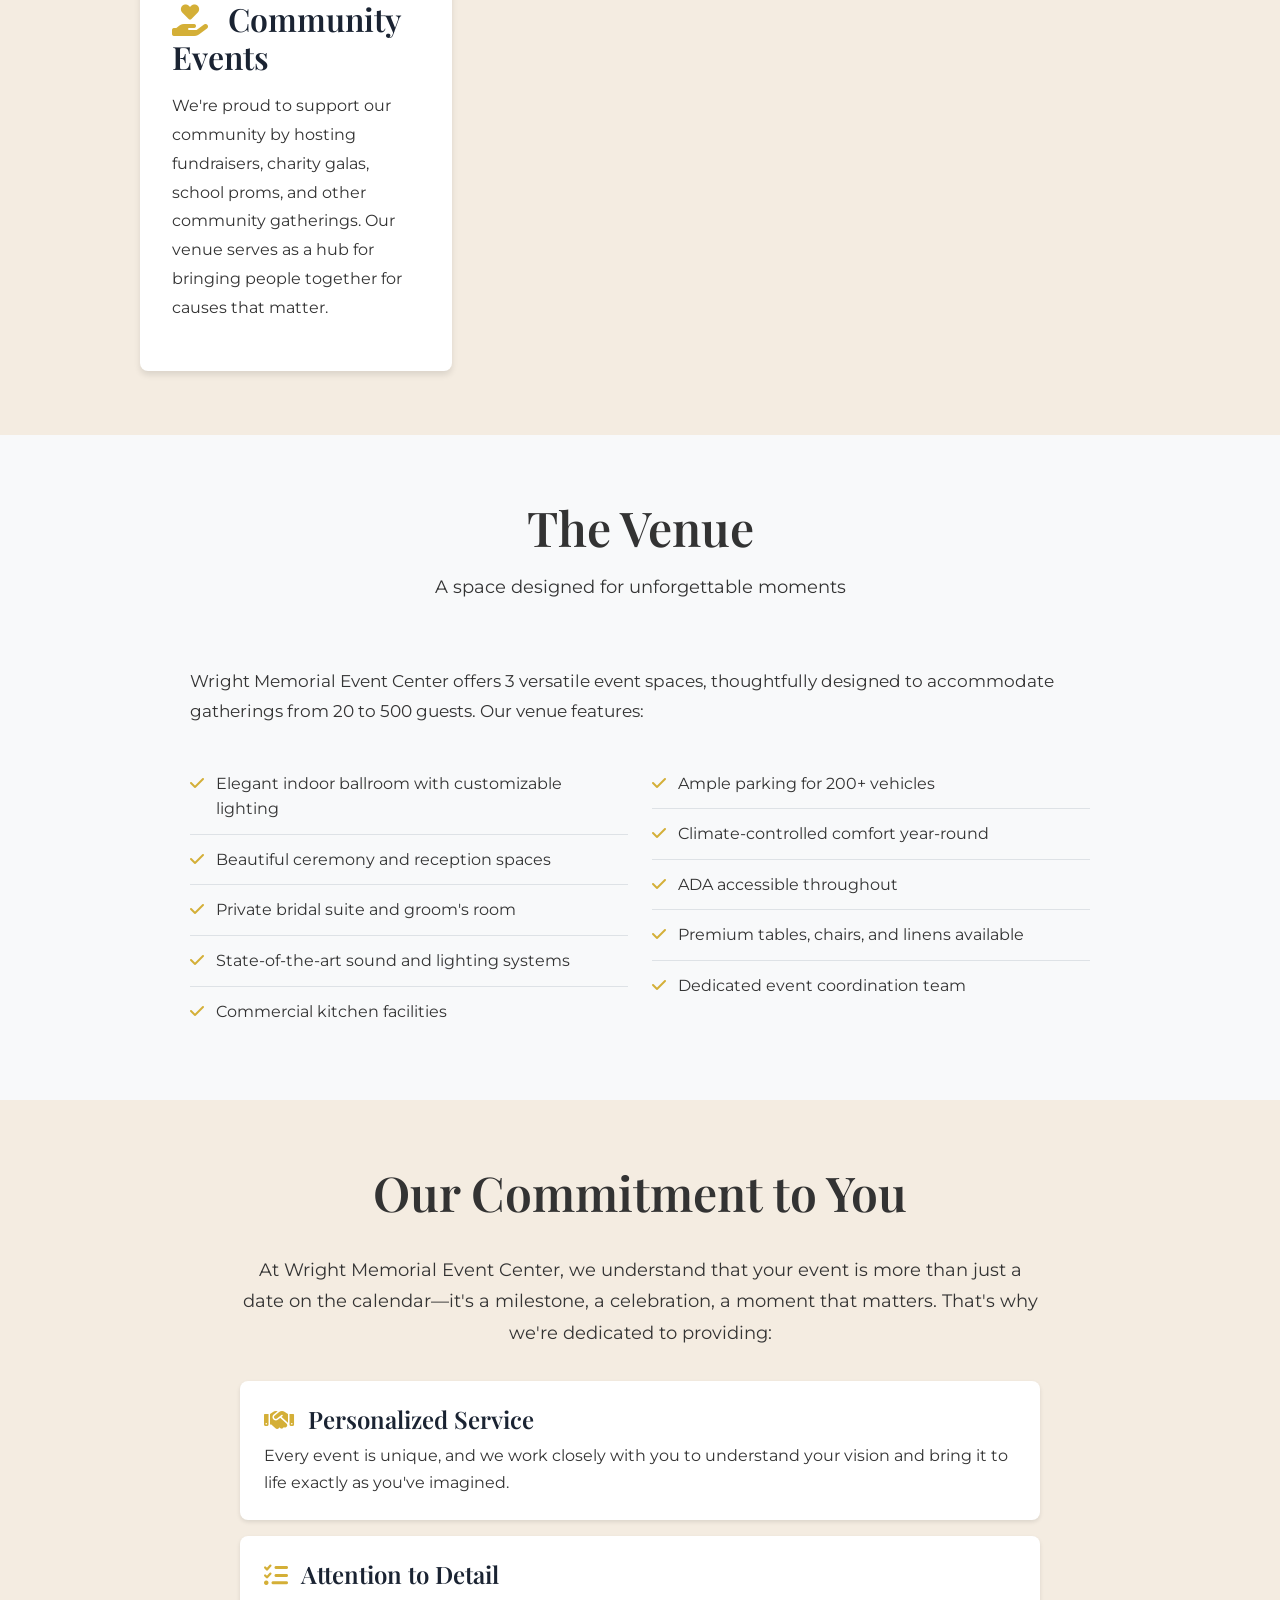
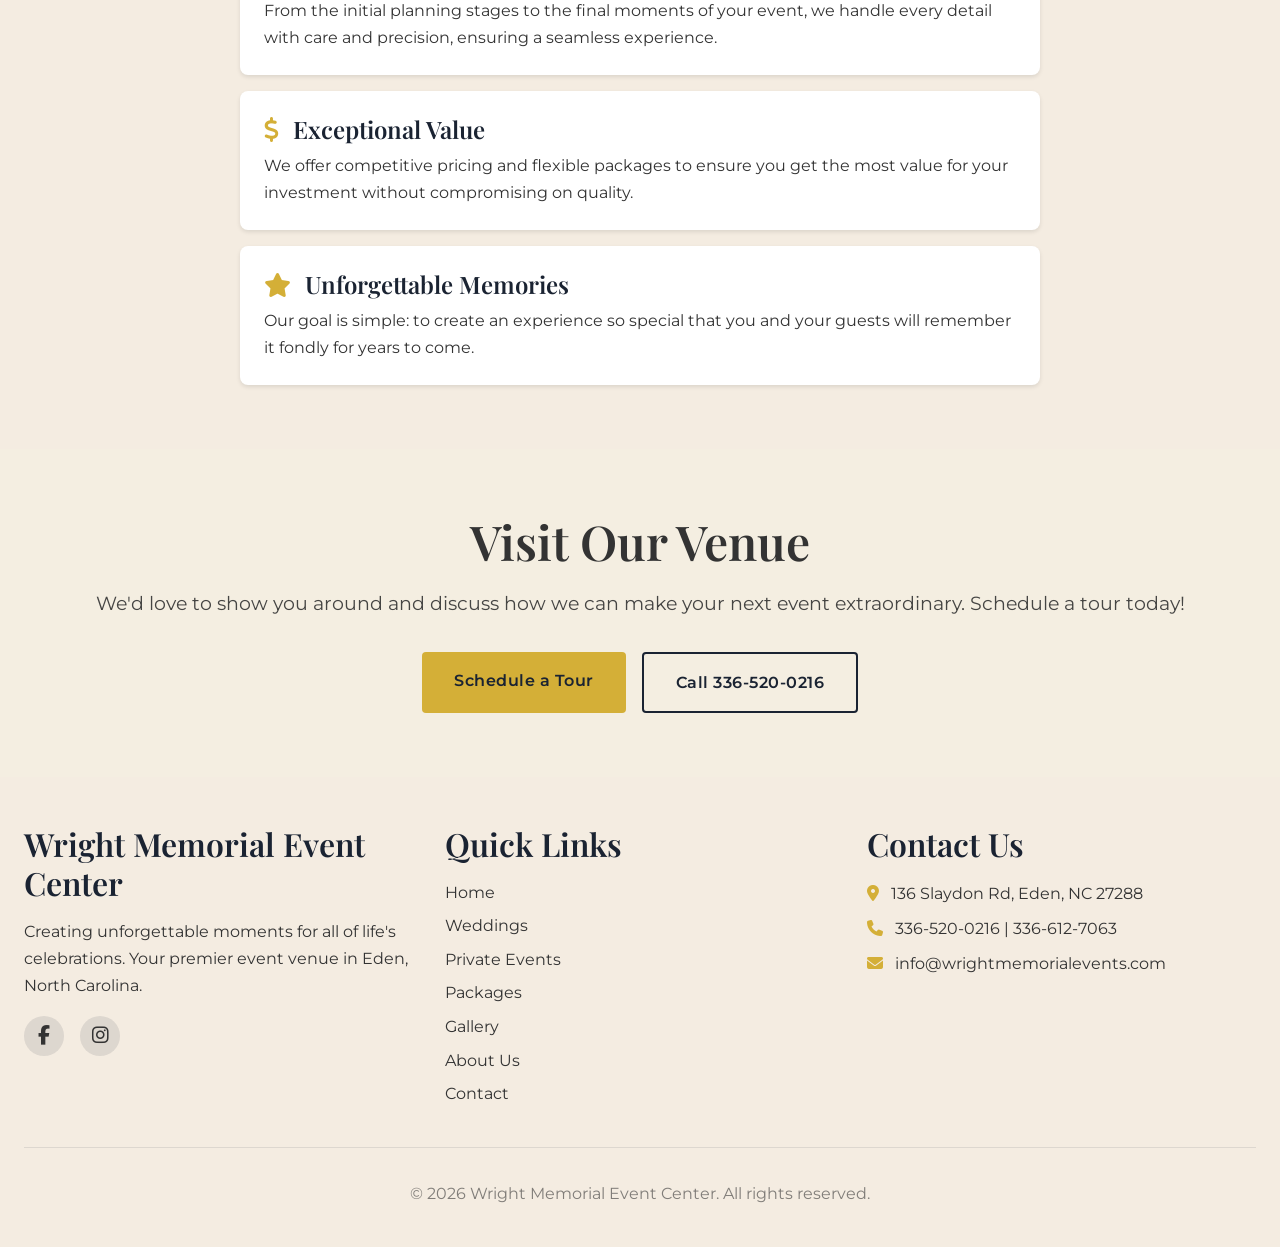
==== commit 115d2ae7: "Changed Phone numbers" ====
--- a/about.html
+++ b/about.html
@@ -40,7 +40,7 @@
         <a href="index.html" class="navbar-brand-content">
           <div class="navbar-brand-name" data-business-name>Wright Memorial Event Center</div>
           <div class="navbar-brand-address" data-business-address>136 Slaydon Rd, Eden, NC 27288</div>
-          <div class="navbar-brand-phone" data-business-phone>336-612-7063 | 276-620-7479</div>
+          <div class="navbar-brand-phone" data-business-phone>336-520-0216 | 336 612 7063</div>
         </a>
       </div>
 
@@ -374,7 +374,7 @@
         </p>
         <div class="hero-buttons">
           <a href="contact.html" class="btn btn-primary">Schedule a Tour</a>
-          <a href="tel:3366127063" class="btn btn-outline">Call 336-612-7063</a>
+          <a href="tel:3365200216" class="btn btn-outline">Call 336-520-0216</a>
         </div>
       </div>
     </section>
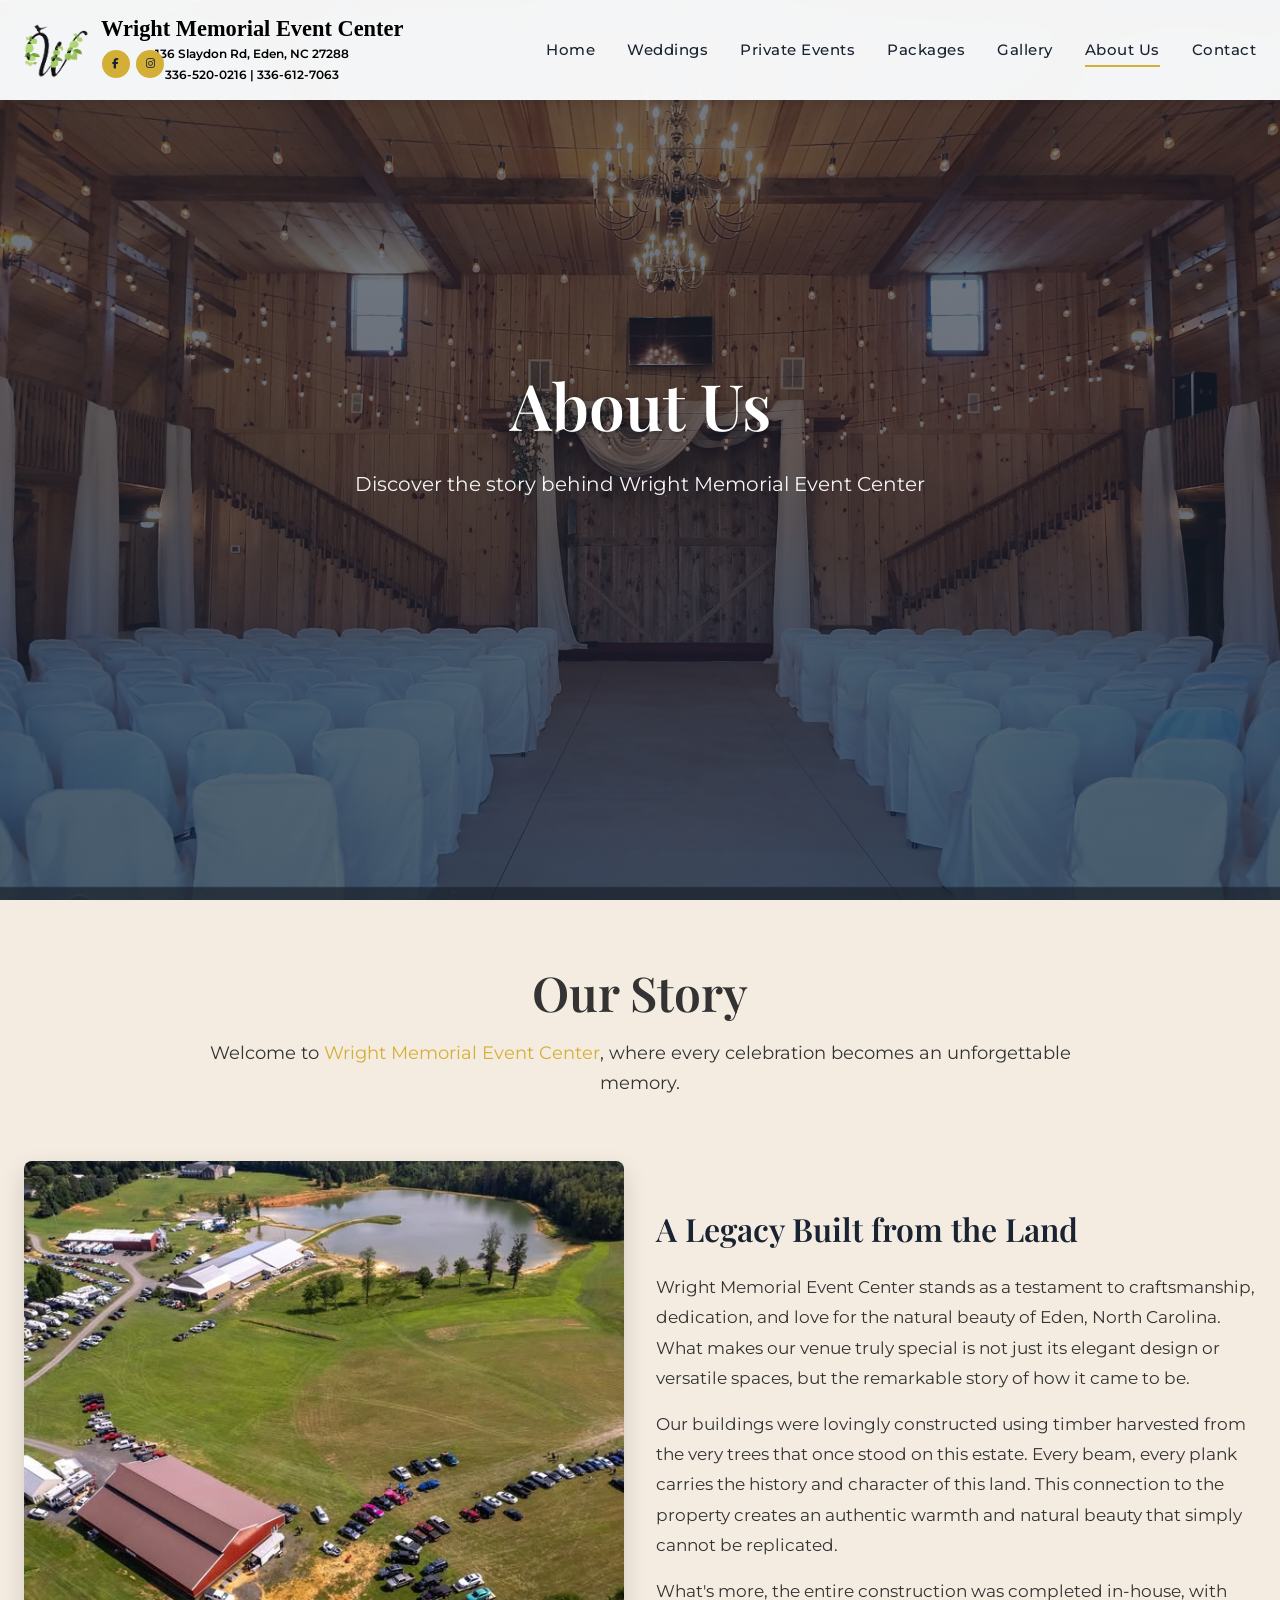
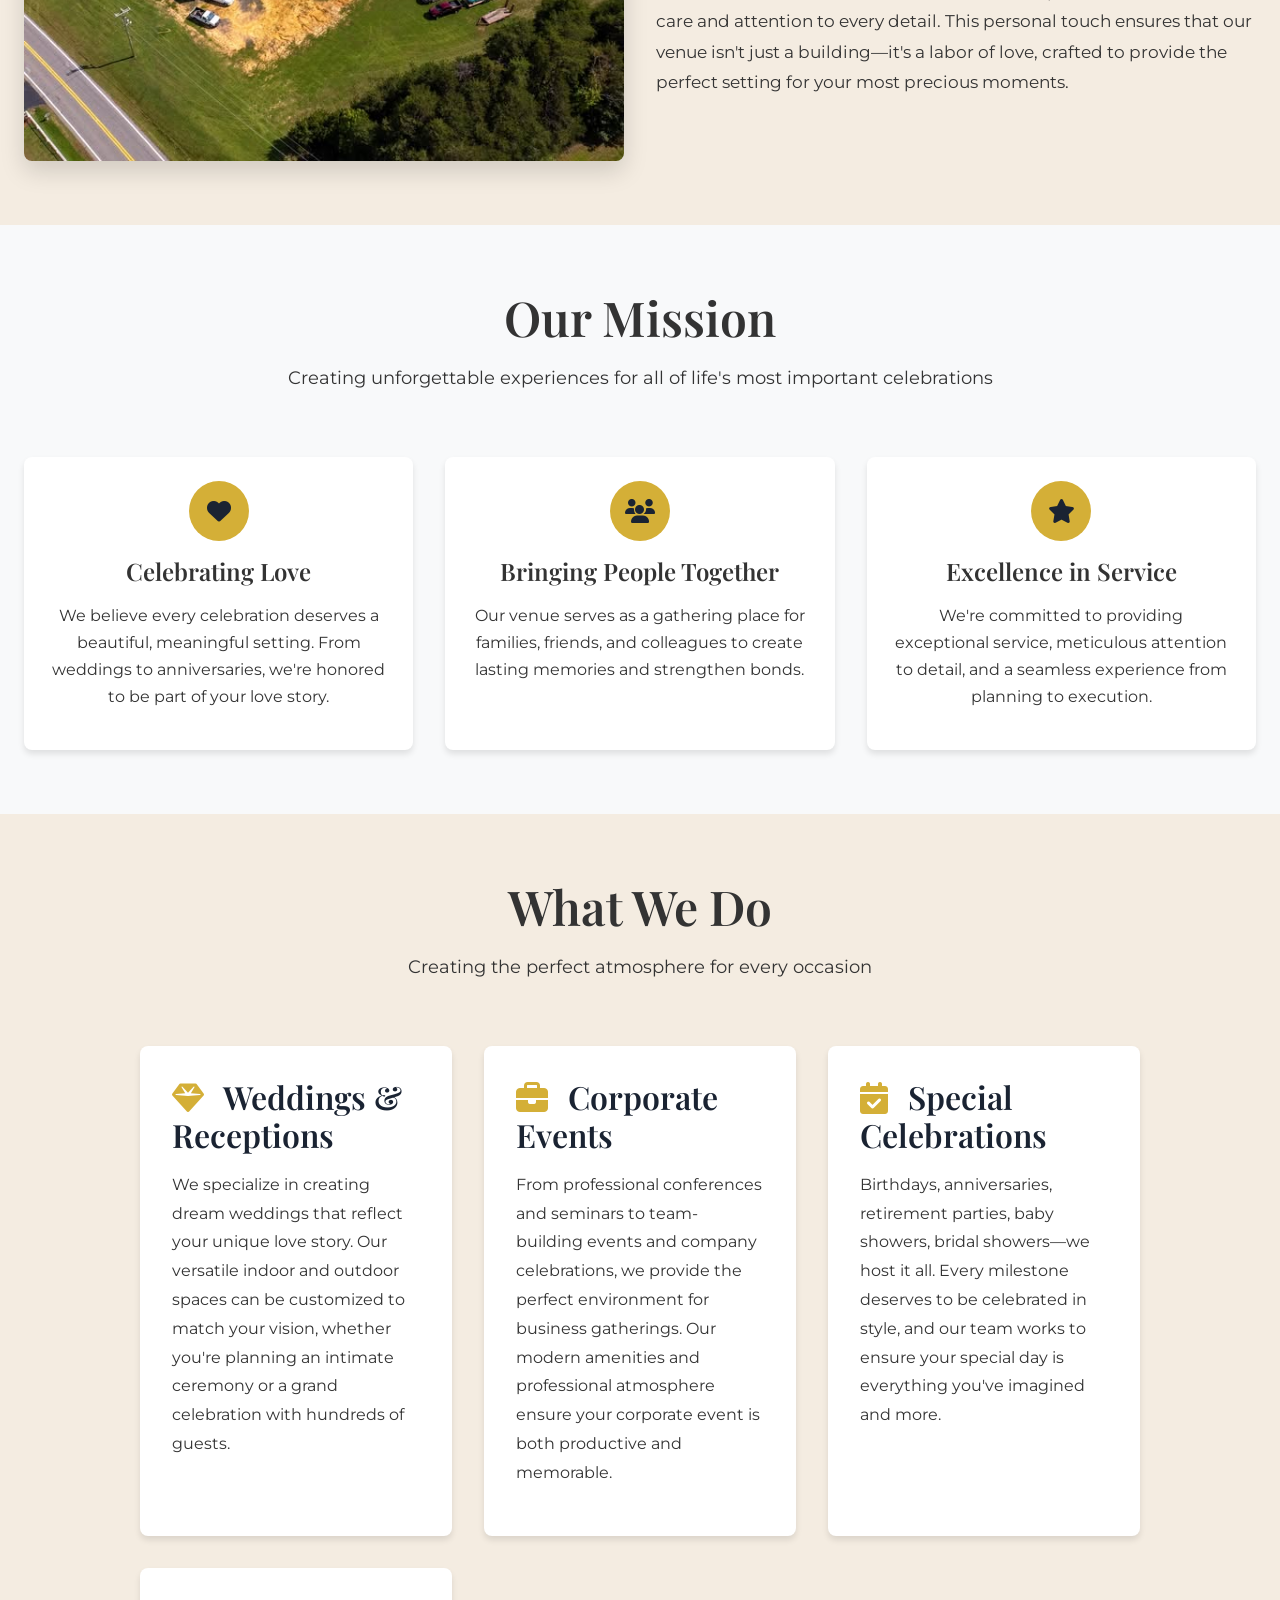
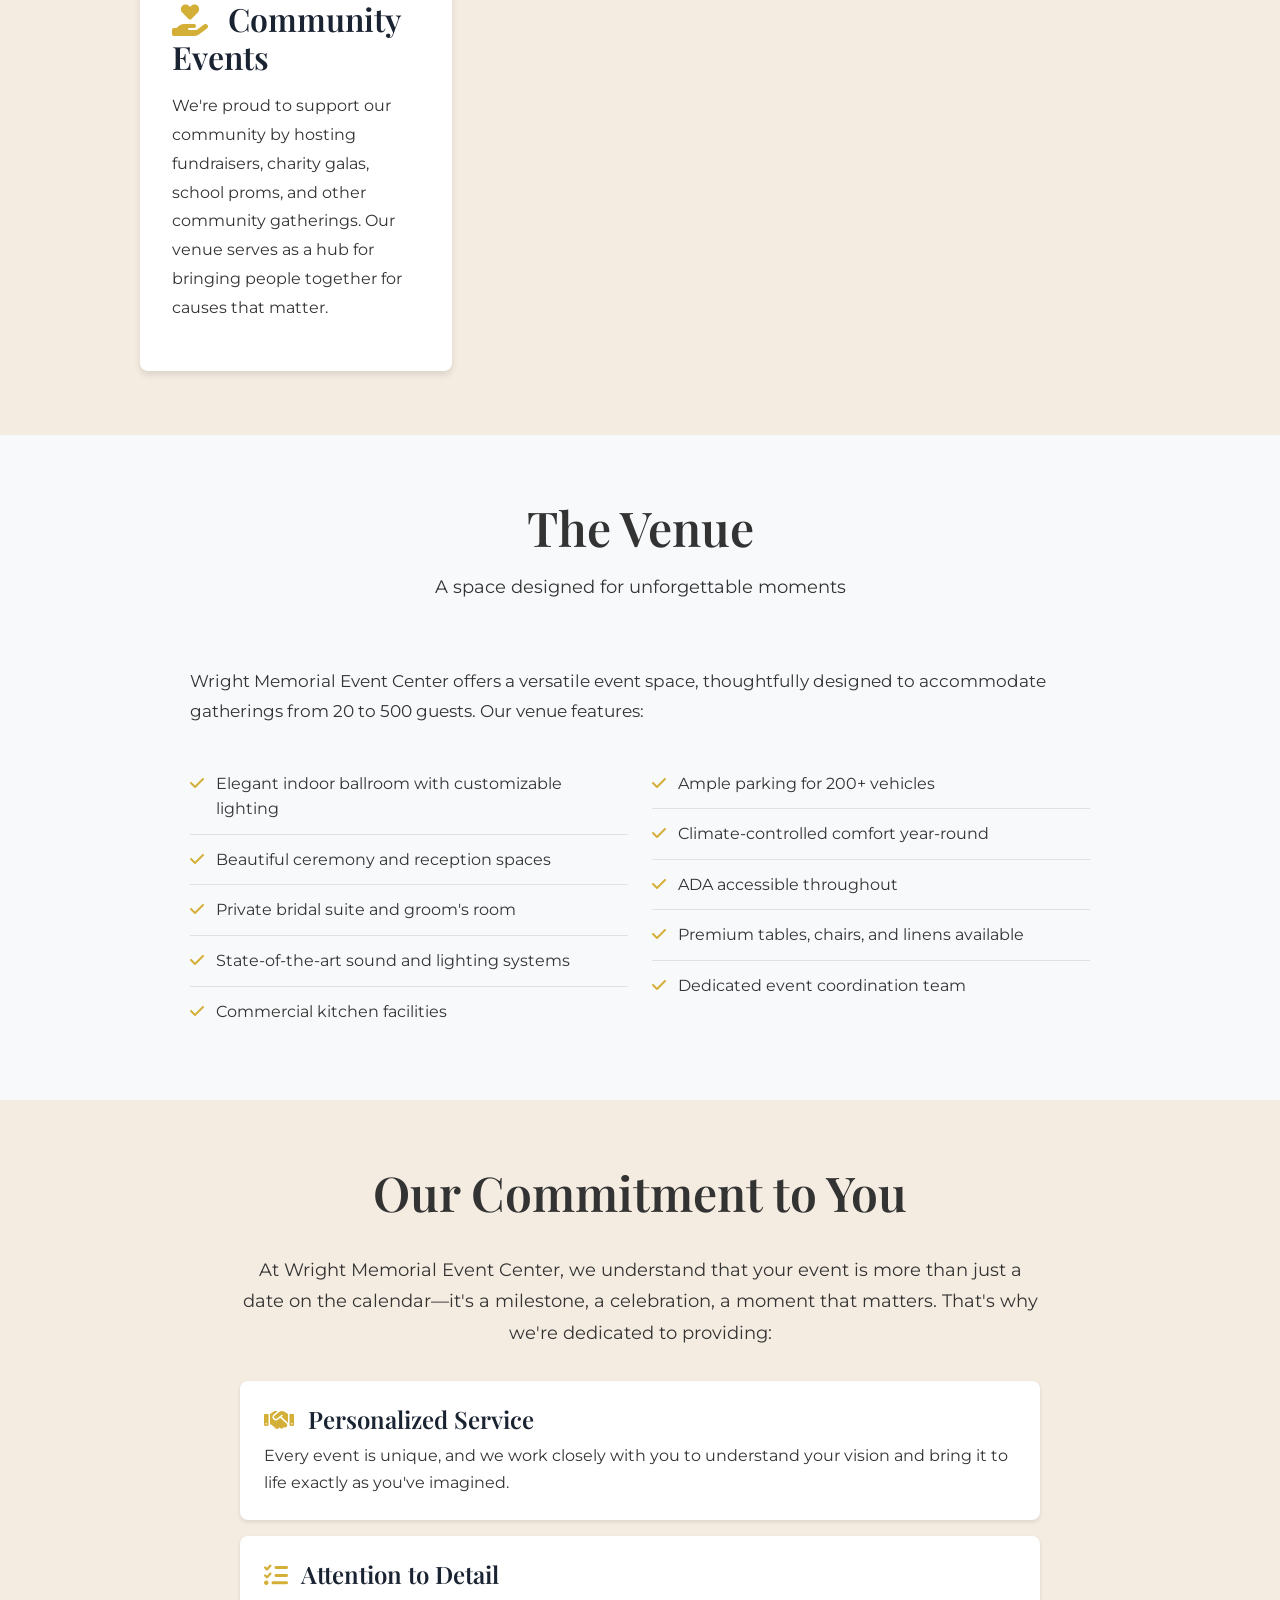
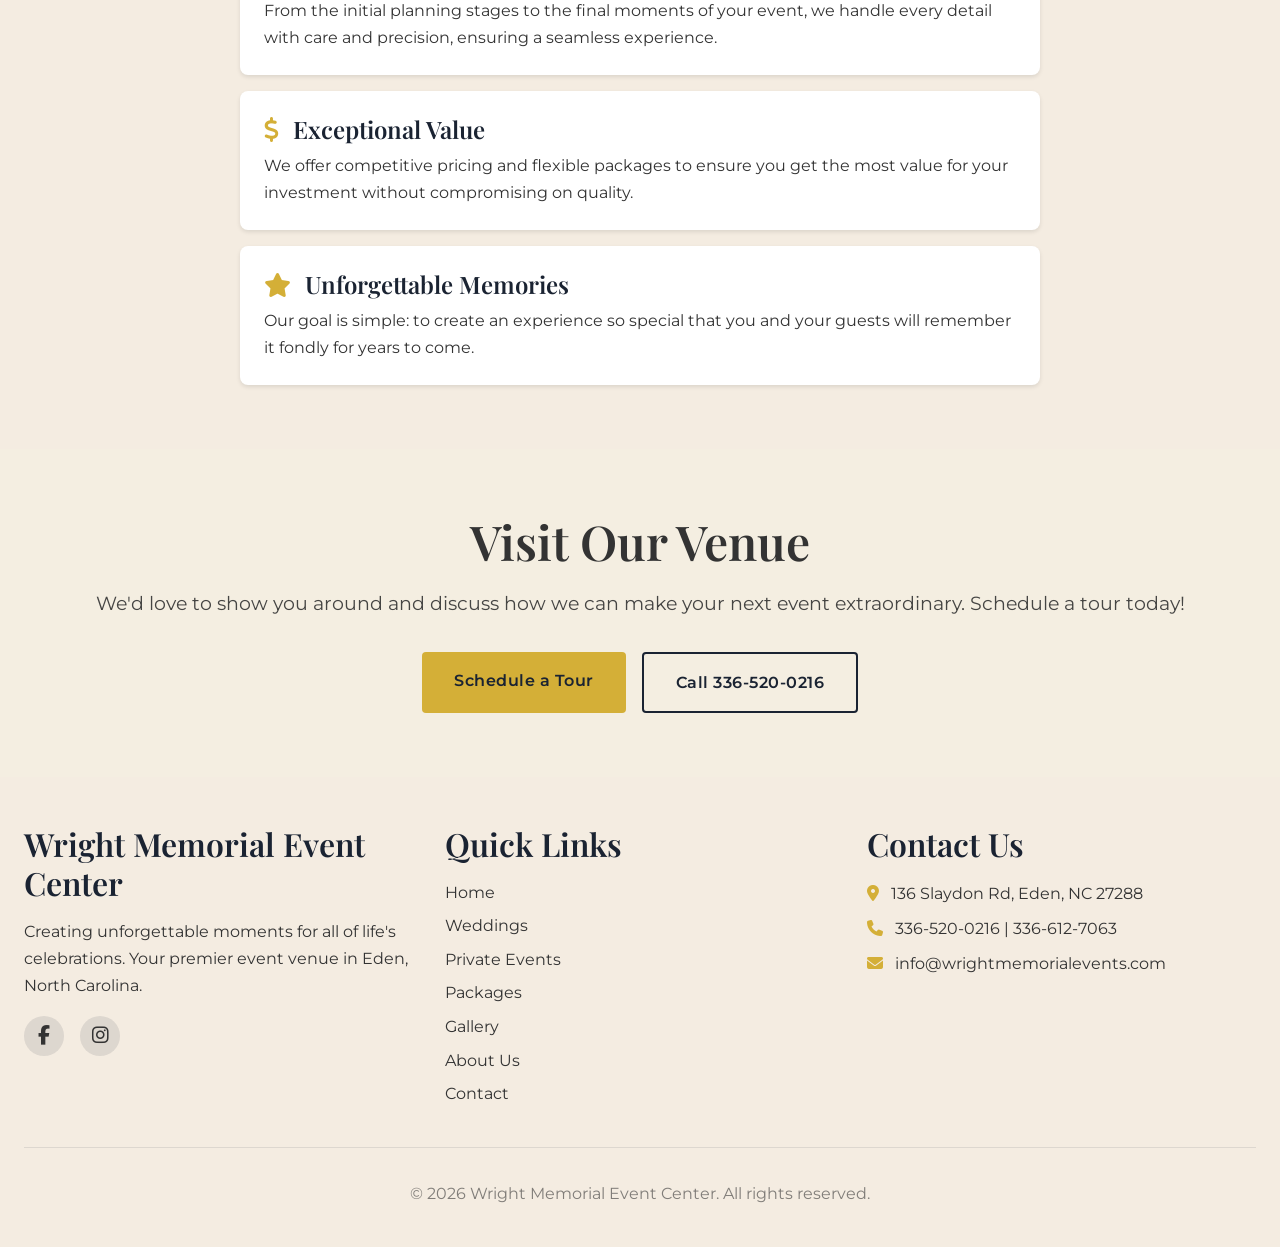
==== commit 0c1e535c: "Removed Ballroom and Ivy Ridge spaces" ====
--- a/about.html
+++ b/about.html
@@ -244,7 +244,7 @@
         <div style="max-width: 900px; margin: 0 auto;">
           <div class="fade-in-up">
             <p style="font-size: 1.05rem; line-height: 1.8; margin-bottom: 1.5rem;">
-              Wright Memorial Event Center offers 3 versatile event spaces, thoughtfully designed to accommodate gatherings from 20 to 500 guests. Our venue features:
+              Wright Memorial Event Center offers a versatile event space, thoughtfully designed to accommodate gatherings from 20 to 500 guests. Our venue features:
             </p>
 
             <div class="grid grid-2" style="gap: 1.5rem; margin-top: 2rem;">
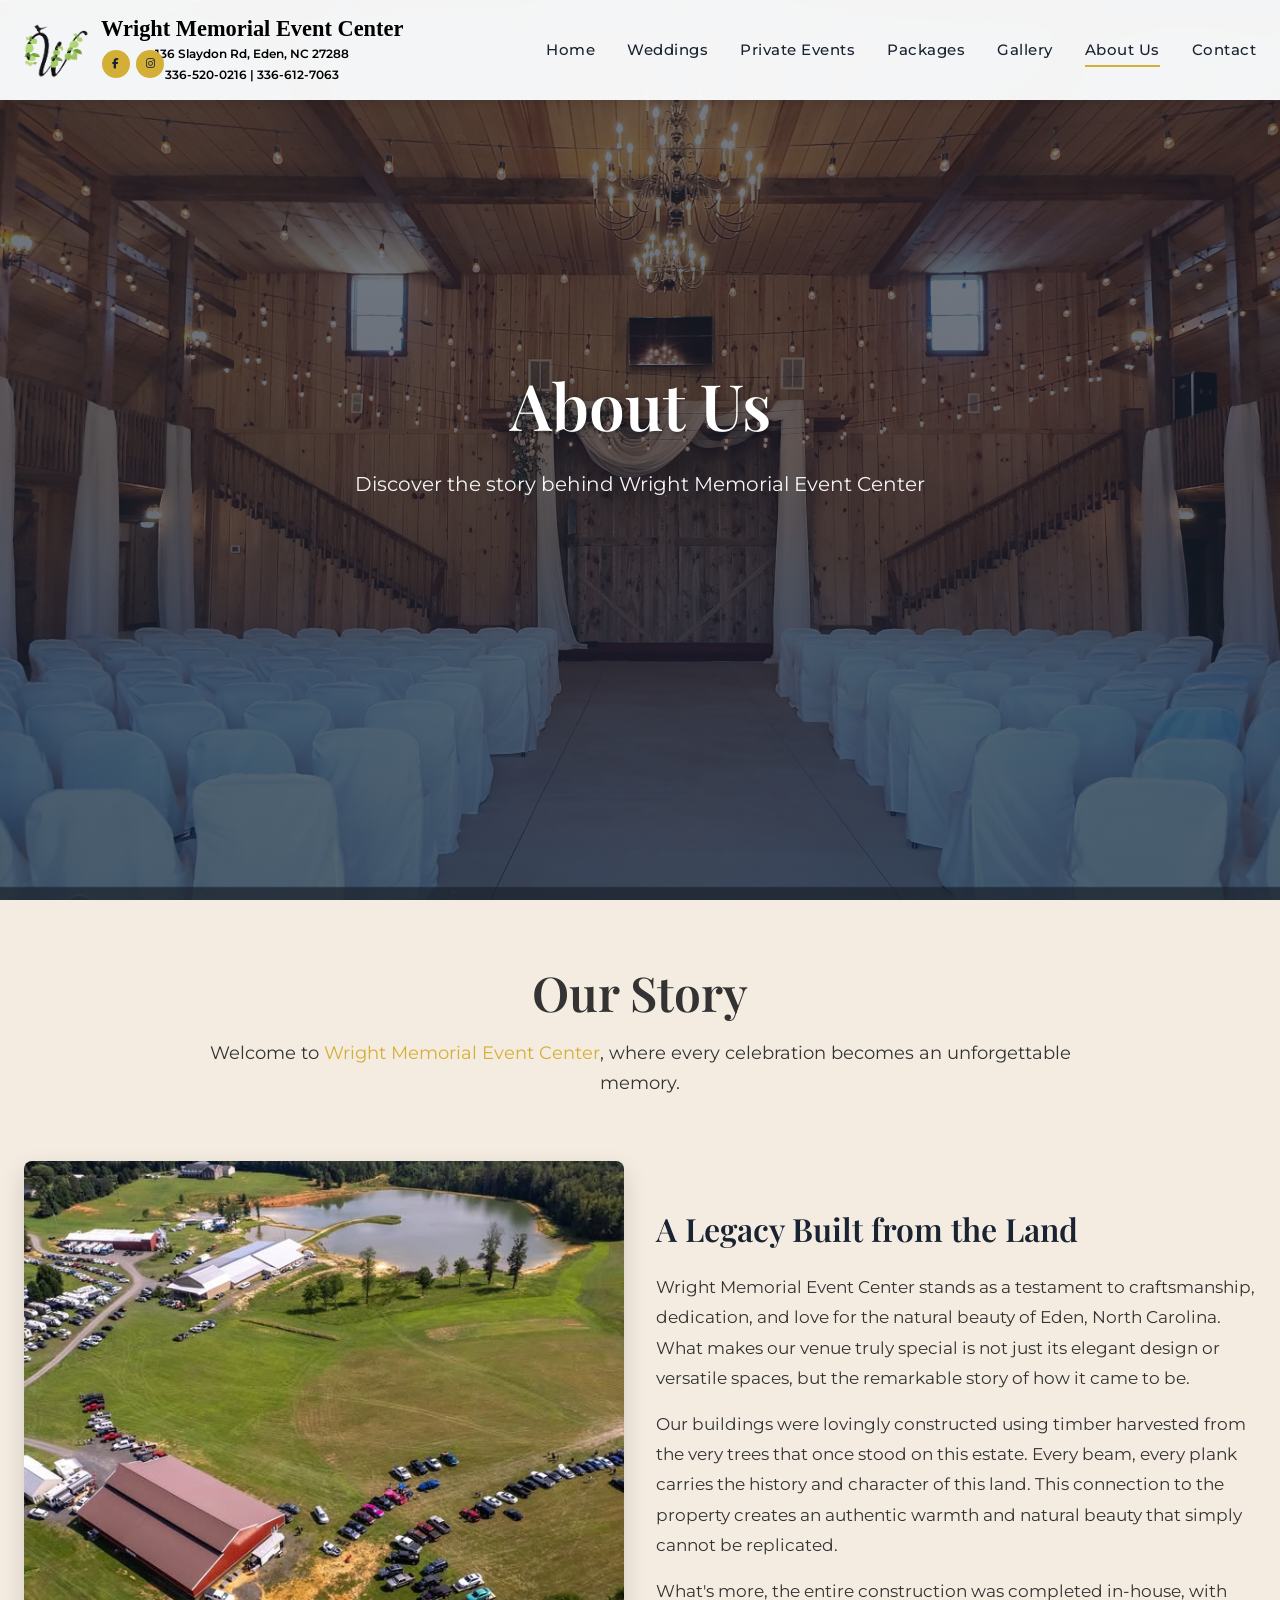
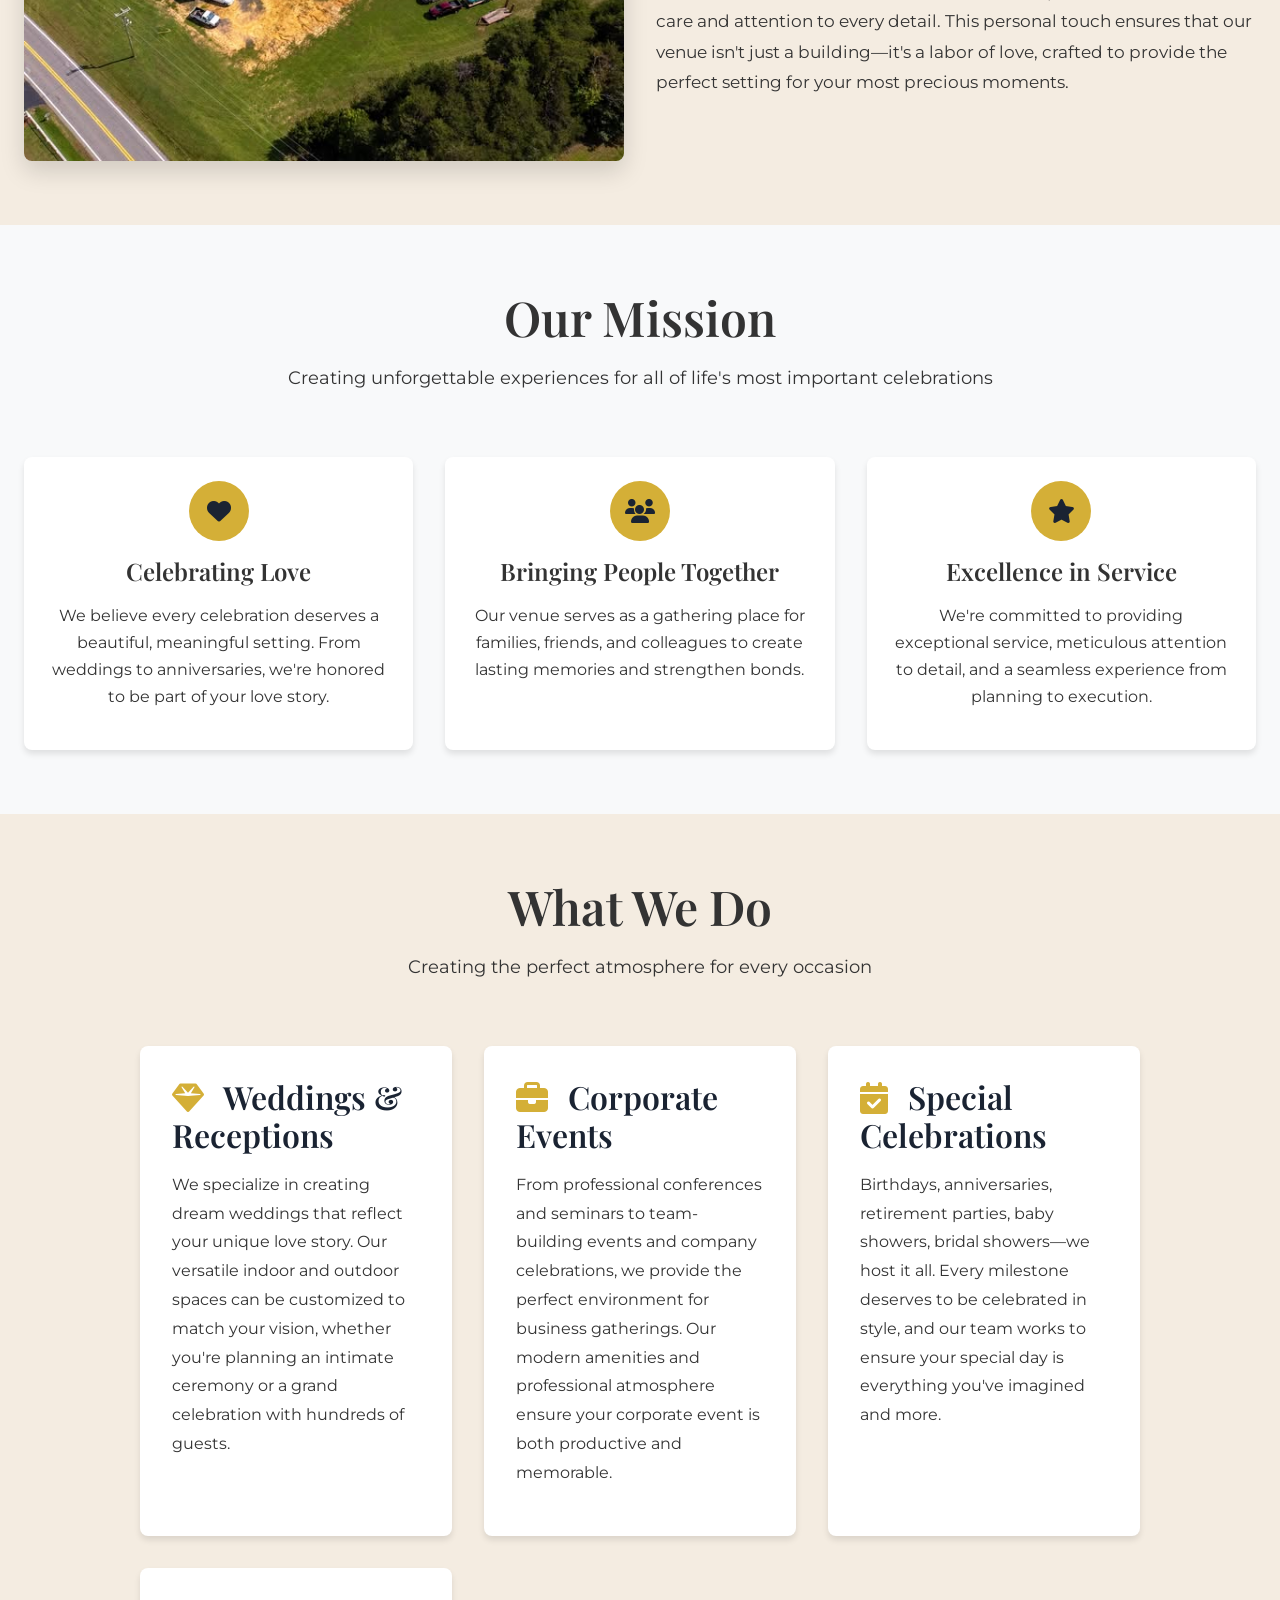
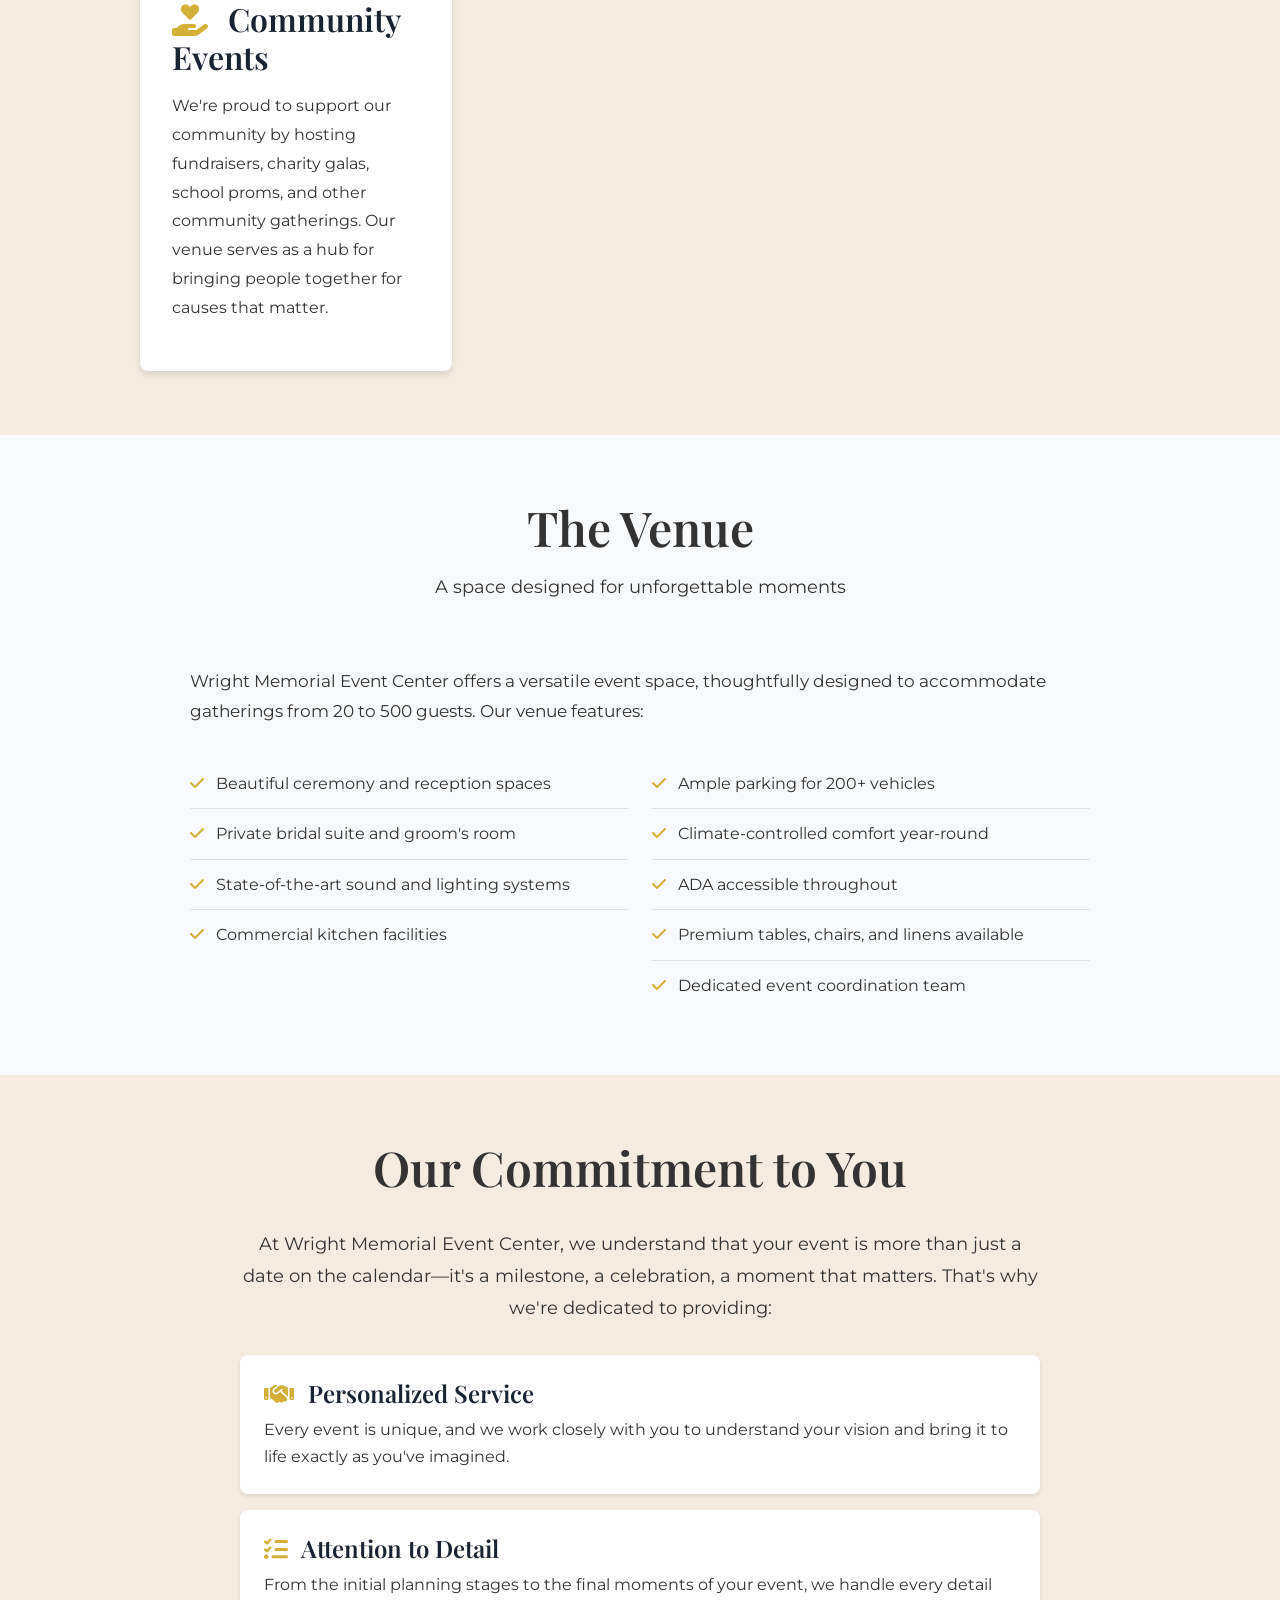
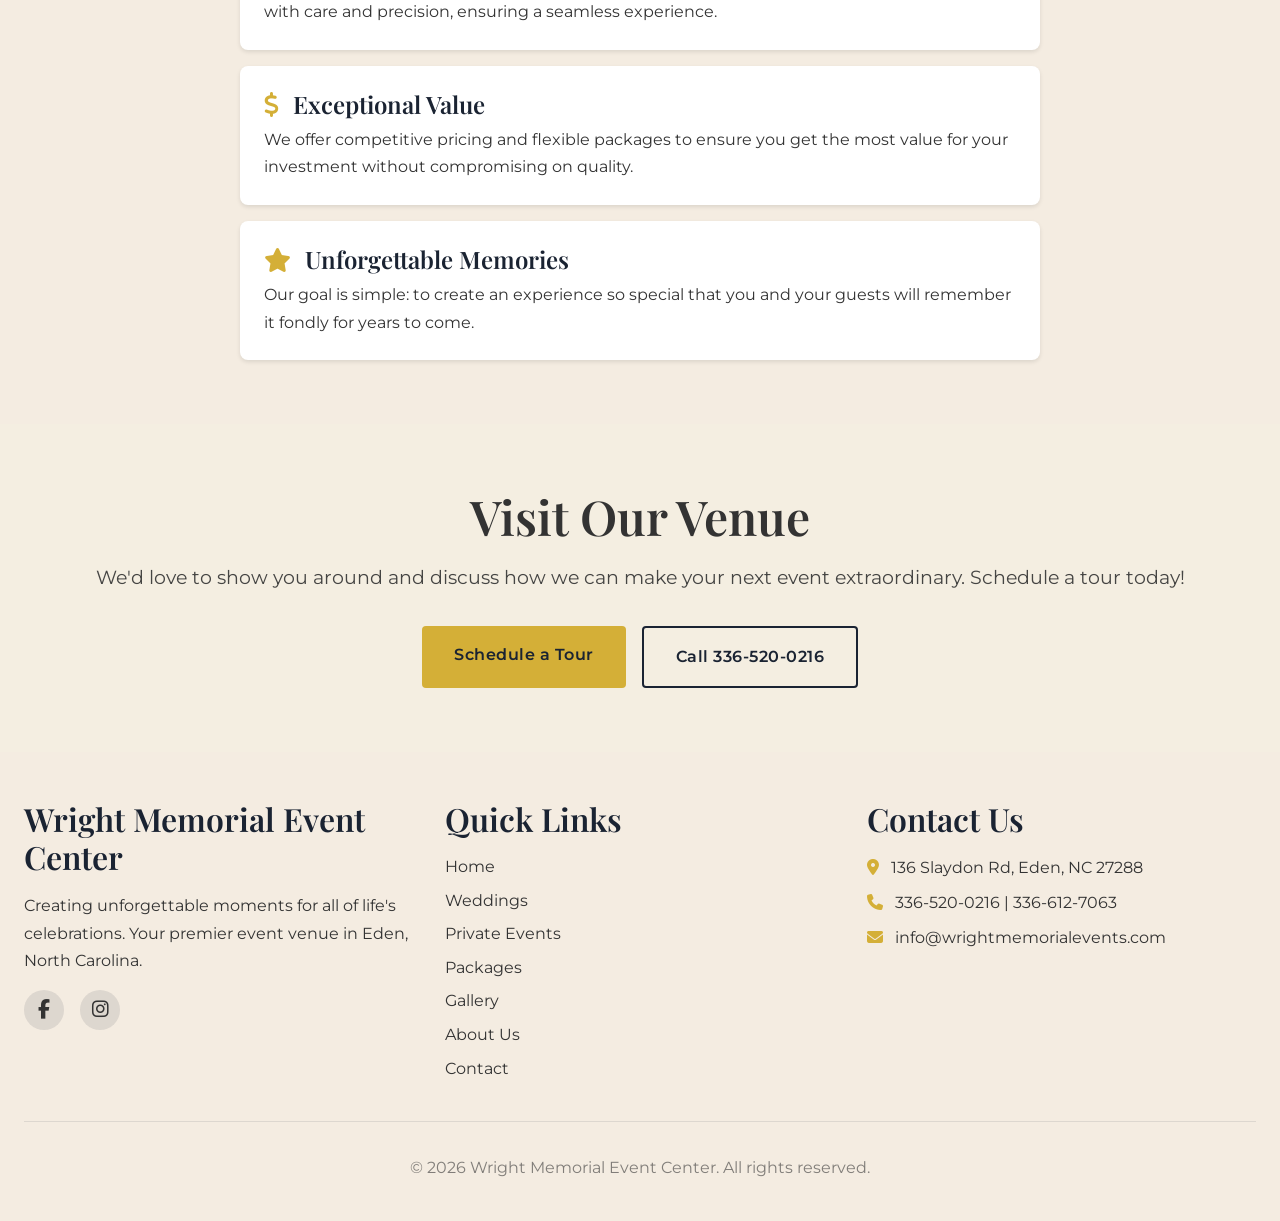
==== commit 827b46de: "remove ballroom from About Us page" ====
--- a/about.html
+++ b/about.html
@@ -250,10 +250,7 @@
             <div class="grid grid-2" style="gap: 1.5rem; margin-top: 2rem;">
               <div>
                 <ul style="list-style: none; padding: 0;">
-                  <li style="padding: 0.75rem 0; border-bottom: 1px solid var(--color-border); display: flex; align-items: flex-start; gap: 0.75rem;">
-                    <i class="fas fa-check" style="color: var(--color-secondary); margin-top: 0.25rem; flex-shrink: 0;"></i>
-                    <span>Elegant indoor ballroom with customizable lighting</span>
-                  </li>
+
                   <li style="padding: 0.75rem 0; border-bottom: 1px solid var(--color-border); display: flex; align-items: flex-start; gap: 0.75rem;">
                     <i class="fas fa-check" style="color: var(--color-secondary); margin-top: 0.25rem; flex-shrink: 0;"></i>
                     <span>Beautiful ceremony and reception spaces</span>
